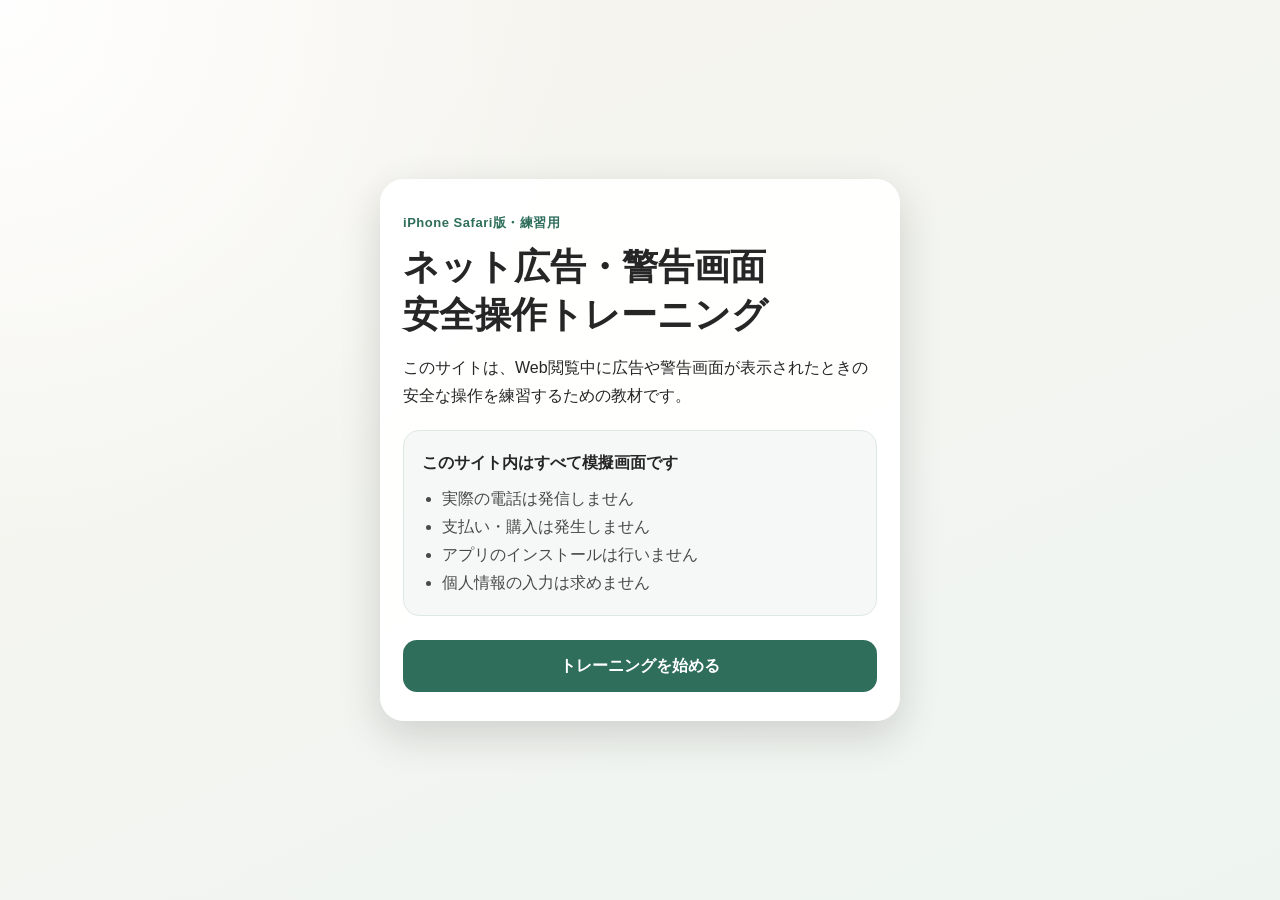
==== index.html @ f6c92f5b "Add files via upload" ====
<!DOCTYPE html>
<html lang="ja">
<head>
  <meta charset="UTF-8">
  <meta name="viewport" content="width=device-width, initial-scale=1, viewport-fit=cover">
  <meta name="theme-color" content="#f7f4ee">
  <title>ネット広告 安全操作トレーニング</title>
  <link rel="stylesheet" href="style.css">
</head>
<body data-page="main">
  <section id="introScreen" class="screen intro-screen" aria-labelledby="introTitle">
    <div class="intro-card">
      <span class="eyebrow">iPhone Safari版・練習用</span>
      <h1 id="introTitle">ネット広告・警告画面<br>安全操作トレーニング</h1>
      <p class="lead">
        このサイトは、Web閲覧中に広告や警告画面が表示されたときの
        安全な操作を練習するための教材です。
      </p>

      <div class="safety-box">
        <strong>このサイト内はすべて模擬画面です</strong>
        <ul>
          <li>実際の電話は発信しません</li>
          <li>支払い・購入は発生しません</li>
          <li>アプリのインストールは行いません</li>
          <li>個人情報の入力は求めません</li>
        </ul>
      </div>

      <button id="startButton" class="primary-button" type="button">
        トレーニングを始める
      </button>
    </div>
  </section>

  <main id="trainingScreen" class="screen is-hidden">
    <header class="training-header">
      <div>
        <span class="training-label">安全操作トレーニング</span>
        <strong id="progressText">第1問 / 3問</strong>
      </div>
      <div class="header-tools"><button id="teacherResetButton" class="teacher-reset-button" type="button">講師用リセット</button><span class="status-pill">練習用</span></div>
    </header>

    <div id="articleView" class="article-wrap">
      <div class="instruction">
        このページを、普段のWebサイトと同じように読み進めてください。
      </div>

      <article class="recipe-article">
        <p class="category">今日のかんたん晩ごはん</p>
        <h2>フライパンひとつで簡単！<br>鶏肉のトマト煮</h2>
        <p class="article-meta">調理時間 約25分　｜　2〜3人分</p>

        <div class="hero-photo" role="img" aria-label="鶏肉のトマト煮をイメージした料理写真風の装飾">
          <div class="plate">
            <span class="food-piece piece-1"></span>
            <span class="food-piece piece-2"></span>
            <span class="food-piece piece-3"></span>
            <span class="herb herb-1"></span>
            <span class="herb herb-2"></span>
          </div>
        </div>

        <p>
          鶏もも肉とトマトを使った、忙しい日にも作りやすい煮込み料理です。
          材料を順番に入れて煮るだけなので、料理初心者にもおすすめです。
        </p>

        <section class="recipe-section">
          <h3>材料</h3>
          <dl class="ingredient-list">
            <div><dt>鶏もも肉</dt><dd>1枚</dd></div>
            <div><dt>玉ねぎ</dt><dd>1/2個</dd></div>
            <div><dt>カットトマト</dt><dd>200g</dd></div>
            <div><dt>コンソメ</dt><dd>小さじ1</dd></div>
            <div><dt>オリーブオイル</dt><dd>小さじ2</dd></div>
          </dl>
        </section>

        <section class="recipe-section">
          <h3>作り方</h3>
          <ol class="steps">
            <li><span>1</span><p>鶏肉を食べやすい大きさに切り、玉ねぎを薄切りにします。</p></li>
            <li><span>2</span><p>フライパンにオリーブオイルを入れ、鶏肉の表面を焼きます。</p></li>
          </ol>
        </section>

        <button id="continueButton" class="article-button" type="button">
          続きを読む
        </button>

        <div id="q1ClearNote" class="clear-note is-hidden" aria-live="polite">
          <strong>第1問クリア！</strong>
          <span>記事の続きを読めるようになりました。</span>
        </div>

        <section id="articleAfterQ1" class="recipe-section is-hidden">
          <ol class="steps" start="3">
            <li><span>3</span><p>玉ねぎとトマトを加え、弱めの中火で10〜15分ほど煮込みます。</p></li>
            <li><span>4</span><p>味を整えたら完成です。お好みでパセリを添えてください。</p></li>
          </ol>

          <div class="article-tip">
            <strong>ひとことメモ</strong>
            <p>煮込み時間を少し長くすると、鶏肉とトマトの味がなじみやすくなります。</p>
          </div>

          <button id="openSecondScenarioButton" class="article-button" type="button">
            レシピのコツをもう少し見る
          </button>
        </section>

        <div id="q2ClearNote" class="clear-note is-hidden" aria-live="polite">
          <strong>第2問クリア！</strong>
          <span>元の記事へ安全に戻ることができました。</span>
        </div>

        <section id="articleAfterQ2" class="recipe-section is-hidden">
          <h3>仕上げのコツ</h3>
          <p>
            最後に味を見て、酸味が強いときは少量の砂糖を加えると
            まろやかに仕上がります。
          </p>

          <div class="article-tip">
            <strong>関連記事</strong>
            <p>料理中のスマホ活用について、もう少し詳しく紹介します。</p>
          </div>

          <button id="openThirdScenarioButton" class="article-button" type="button">
            関連記事を開く
          </button>

          <div id="q3OpenProblem" class="browser-problem is-hidden" role="status">
            <strong>新しいタブを開けませんでした</strong>
            <p>
              Safariの設定などにより、新しいタブが開かなかった可能性があります。
              この項目は実機確認が必要です。
            </p>
          </div>
        </section>

        <div id="q3ClearNote" class="clear-note is-hidden" aria-live="polite">
          <strong>第3問クリア！</strong>
          <span>怪しい画面の指示に従わず、元の記事へ戻れました。</span>
        </div>

        <section id="completionSection" class="completion-section is-hidden">
          <p class="completion-kicker">トレーニング終了</p>
          <h3>3つの安全操作を練習できました 🎉</h3>

          <div class="summary-grid">
            <div class="summary-card">
              <span class="summary-number">1</span>
              <strong>普通の広告</strong>
              <p>広告を開く必要がなければ、適切な閉じる操作を確認する。</p>
            </div>

            <div class="summary-card">
              <span class="summary-number">2</span>
              <strong>×がないページ</strong>
              <p>ページの中を触り続けず、ブラウザ側の「戻る」も確認する。</p>
            </div>

            <div class="summary-card">
              <span class="summary-number">3</span>
              <strong>怪しい警告</strong>
              <p>画面内の指示に従わず、安全なページ側へ離れる。</p>
            </div>
          </div>

          <blockquote class="final-message">
            画面の中だけで解決しようとしなくても大丈夫。
          </blockquote>

          <p class="completion-note">
            第3問で警告タブがまだ残っている場合は、そのタブも閉じてください。
          </p>

          <button id="restartButton" class="primary-button" type="button">
            もう一度練習する
          </button>
        </section>
      </article>
    </div>
  </main>

  <!-- 第1問：通常の模擬広告 -->
  <div id="scenarioLayer" class="overlay is-hidden" role="dialog" aria-modal="true" aria-labelledby="scenarioTitle">
    <div class="scenario-panel">
      <button id="closeScenarioButton" class="scenario-dismiss" type="button" aria-label="広告を閉じる">×</button>

      <button class="training-choice scenario-media" type="button" data-hit="広告の画像">
        <span class="scenario-label">PR</span>
        <div class="scenario-visual">
          <span>Kitchen<br>Comfort</span>
        </div>
      </button>

      <button class="training-choice scenario-copy" type="button" data-hit="広告の文章">
        <small>暮らし応援キャンペーン</small>
        <h2 id="scenarioTitle">毎日の料理を<br>もっと便利に</h2>
        <p>キッチンで役立つ便利アイテムをご紹介</p>
      </button>

      <button class="training-choice scenario-action" type="button" data-hit="「詳しく見る」ボタン">
        詳しく見る
      </button>
    </div>
  </div>

  <!-- 第1問 NG -->
  <div id="ngOverlay" class="overlay feedback-overlay is-hidden" role="dialog" aria-modal="true" aria-labelledby="ngTitle">
    <div class="feedback-card">
      <div class="feedback-symbol ng-symbol">×</div>
      <h2 id="ngTitle">NG！</h2>
      <p>広告の中を押しました。</p>

      <div class="hit-box">
        <span>あなたが押した場所</span>
        <strong id="hitTarget">広告の中</strong>
      </div>

      <p class="feedback-explanation">
        記事へ戻りたいときは、広告内のボタンを押す前に、
        まず閉じる操作があるか確認してみましょう。
      </p>

      <button id="retryButton" class="secondary-button" type="button">
        もう一度やってみる
      </button>
    </div>
  </div>

  <!-- 第1問 正解 -->
  <div id="correctOverlay" class="overlay feedback-overlay is-hidden" role="dialog" aria-modal="true" aria-labelledby="correctTitle">
    <div class="feedback-card">
      <div class="feedback-symbol ok-symbol">✓</div>
      <h2 id="correctTitle">正解！</h2>
      <p>広告を開かずに閉じることができました。</p>

      <div class="lesson-box">
        <strong>今回のポイント</strong>
        <p>
          明らかな通常広告を閉じたいときは、広告の中を開く前に
          「×」や「閉じる」を確認します。
        </p>
        <p class="caution">
          ※突然の警告など怪しい画面では、画面内の「×」自体が安全とは限りません。
          これは第3問で練習します。
        </p>
      </div>

      <button id="returnArticleButton" class="primary-button" type="button">
        記事に戻る
      </button>
    </div>
  </div>

  <!-- 第2問 正解 -->
  <div id="q2CorrectOverlay" class="overlay feedback-overlay is-hidden" role="dialog" aria-modal="true" aria-labelledby="q2CorrectTitle">
    <div class="feedback-card">
      <div class="feedback-symbol ok-symbol">✓</div>
      <h2 id="q2CorrectTitle">正解！</h2>
      <p>画面内を触り続けず、元の記事へ戻ることができました。</p>

      <div class="lesson-box">
        <strong>今回のポイント</strong>
        <p>
          閉じる「×」が見つからないときは、ページの中を押し続けず、
          Safariの「戻る」などブラウザ側の操作も確認してみましょう。
        </p>
        <p class="caution">
          ※この教材は「戻るボタンを押したこと」そのものではなく、
          模擬ページから元の記事へ安全に戻れたことを確認しています。
        </p>
      </div>

      <button id="q2ReturnArticleButton" class="primary-button" type="button">
        記事を続ける
      </button>
    </div>
  </div>

  <!-- 第3問 正解 -->
  <div id="q3CorrectOverlay" class="overlay feedback-overlay is-hidden" role="dialog" aria-modal="true" aria-labelledby="q3CorrectTitle">
    <div class="feedback-card">
      <div class="feedback-symbol ok-symbol">✓</div>
      <h2 id="q3CorrectTitle">正解！</h2>
      <p>警告画面の指示に従わず、元の記事へ戻ることができました。</p>

      <div class="lesson-box">
        <strong>今回のポイント</strong>
        <p>
          突然の警告では、画面の中にある「確認」「スキャン」などを
          すぐ押さず、一度その画面から離れることを考えましょう。
        </p>
        <p class="caution">
          ※この教材では、警告タブを「閉じた」のか「元のタブへ切り替えた」のかを
          Webサイト側から断定していません。警告タブが残っている場合は閉じてください。
        </p>
      </div>

      <button id="q3ReturnArticleButton" class="primary-button" type="button">
        振り返りを見る
      </button>
    </div>
  </div>


  <div id="teacherResetOverlay" class="overlay feedback-overlay is-hidden" role="dialog" aria-modal="true" aria-labelledby="teacherResetTitle">
    <div class="feedback-card">
      <div class="feedback-symbol reset-symbol">↺</div>
      <h2 id="teacherResetTitle">最初からやり直しますか？</h2>
      <p>この端末に保存されているトレーニングの進捗をリセットします。</p>
      <div class="lesson-box">
        <strong>講師用</strong>
        <p>受講者が途中で詰まったときや、次の受講者へ端末を渡すときに使います。</p>
      </div>
      <div class="dual-buttons">
        <button id="teacherResetCancel" class="secondary-button" type="button">キャンセル</button>
        <button id="teacherResetConfirm" class="danger-button" type="button">最初に戻す</button>
      </div>
    </div>
  </div>

  <script src="script.js"></script>
</body>
</html>
---- style.css ----
* {
  box-sizing: border-box;
}

:root {
  --bg: #f7f4ee;
  --paper: #ffffff;
  --text: #262626;
  --muted: #6f6a64;
  --line: #e8e1d8;
  --accent: #2f6e5b;
  --accent-dark: #235345;
  --soft-accent: #eaf3ef;
  --danger: #b43c3c;
  --danger-soft: #fff0f0;
  --ok: #2f7c4f;
  --ok-soft: #edf8f1;
  --shadow: 0 14px 40px rgba(26, 23, 19, 0.16);
}

html {
  -webkit-text-size-adjust: 100%;
}

body {
  margin: 0;
  min-height: 100vh;
  font-family: -apple-system, BlinkMacSystemFont, "Hiragino Sans", "Yu Gothic UI",
    "Yu Gothic", Meiryo, sans-serif;
  color: var(--text);
  background: var(--bg);
  line-height: 1.75;
}

button {
  font: inherit;
  -webkit-tap-highlight-color: transparent;
}

button:focus-visible {
  outline: 3px solid rgba(47, 110, 91, 0.35);
  outline-offset: 3px;
}

.is-hidden {
  display: none !important;
}

.screen {
  min-height: 100vh;
}

.intro-screen {
  display: grid;
  place-items: center;
  padding: max(28px, env(safe-area-inset-top)) 18px
    max(28px, env(safe-area-inset-bottom));
  background:
    radial-gradient(circle at top left, rgba(255,255,255,.95), transparent 38%),
    linear-gradient(155deg, #f7f4ee, #eef5f1);
}

.intro-card {
  width: min(100%, 520px);
  padding: 28px 22px;
  background: rgba(255,255,255,.94);
  border: 1px solid rgba(255,255,255,.8);
  border-radius: 24px;
  box-shadow: var(--shadow);
}

.eyebrow {
  display: inline-block;
  margin-bottom: 8px;
  font-size: 13px;
  font-weight: 700;
  color: var(--accent);
  letter-spacing: .04em;
}

.intro-card h1 {
  margin: 0 0 14px;
  font-size: clamp(26px, 7vw, 36px);
  line-height: 1.35;
}

.lead {
  margin: 0 0 20px;
  font-size: 16px;
}

.safety-box {
  margin: 20px 0 24px;
  padding: 18px;
  border-radius: 16px;
  background: #f6f8f7;
  border: 1px solid #dfe9e4;
}

.safety-box strong {
  display: block;
  margin-bottom: 8px;
}

.safety-box ul {
  margin: 0;
  padding-left: 1.25em;
  color: #494949;
}

.primary-button,
.secondary-button,
.article-button {
  width: 100%;
  min-height: 52px;
  border-radius: 14px;
  border: 0;
  font-weight: 700;
  cursor: pointer;
}

.primary-button {
  color: white;
  background: var(--accent);
}

.primary-button:active {
  background: var(--accent-dark);
}

.secondary-button {
  color: var(--text);
  background: #f1f1f1;
}

.training-header {
  position: sticky;
  top: 0;
  z-index: 10;
  display: flex;
  align-items: center;
  justify-content: space-between;
  gap: 12px;
  padding: calc(10px + env(safe-area-inset-top)) 16px 10px;
  background: rgba(255,255,255,.94);
  border-bottom: 1px solid var(--line);
  backdrop-filter: blur(12px);
  -webkit-backdrop-filter: blur(12px);
}

.training-header > div {
  display: flex;
  flex-direction: column;
  line-height: 1.35;
}

.training-label {
  color: var(--muted);
  font-size: 11px;
}

.training-header strong {
  font-size: 14px;
}

.status-pill {
  padding: 5px 10px;
  border-radius: 999px;
  font-size: 12px;
  font-weight: 700;
  color: var(--accent);
  background: var(--soft-accent);
}

.article-wrap {
  padding-bottom: calc(50px + env(safe-area-inset-bottom));
}

.instruction {
  margin: 16px auto 0;
  width: min(calc(100% - 32px), 680px);
  padding: 12px 14px;
  border-radius: 12px;
  color: #514e49;
  background: #fffaf0;
  border: 1px solid #efe1bd;
  font-size: 14px;
}

.recipe-article {
  width: min(100%, 720px);
  margin: 0 auto;
  padding: 24px 18px 40px;
}

.category {
  margin: 4px 0 5px;
  color: #99744f;
  font-size: 13px;
  font-weight: 700;
}

.recipe-article h2 {
  margin: 0 0 8px;
  font-size: clamp(28px, 8vw, 40px);
  line-height: 1.35;
  letter-spacing: -.02em;
}

.article-meta {
  margin-top: 0;
  color: var(--muted);
  font-size: 13px;
}

.hero-photo {
  position: relative;
  overflow: hidden;
  height: 240px;
  margin: 22px -18px;
  background: linear-gradient(145deg, #ddd0bc, #bda98f);
}

.plate {
  position: absolute;
  width: 210px;
  height: 210px;
  left: 50%;
  top: 50%;
  transform: translate(-50%, -50%);
  border-radius: 50%;
  background:
    radial-gradient(circle at 50% 50%, #bd493b 0 53%, #e0ded8 54% 70%, #f4f1ea 71% 100%);
  box-shadow: 0 16px 30px rgba(0,0,0,.18);
}

.food-piece {
  position: absolute;
  width: 58px;
  height: 46px;
  border-radius: 47% 53% 48% 52%;
  background: linear-gradient(135deg, #c47b55, #8a4d35);
  box-shadow: inset -5px -5px 8px rgba(0,0,0,.12);
}

.piece-1 { left: 48px; top: 67px; transform: rotate(-12deg); }
.piece-2 { right: 46px; top: 58px; transform: rotate(16deg); }
.piece-3 { left: 82px; bottom: 47px; transform: rotate(5deg); }

.herb {
  position: absolute;
  width: 25px;
  height: 9px;
  border-radius: 100% 0 100% 0;
  background: #4e7b3d;
}

.herb-1 { left: 87px; top: 52px; transform: rotate(25deg); }
.herb-2 { right: 64px; bottom: 63px; transform: rotate(-30deg); }

.recipe-section {
  margin-top: 28px;
}

.recipe-section h3 {
  padding-bottom: 7px;
  border-bottom: 2px solid #2e2b28;
  font-size: 20px;
}

.ingredient-list {
  margin: 0;
}

.ingredient-list div {
  display: flex;
  justify-content: space-between;
  gap: 16px;
  padding: 10px 4px;
  border-bottom: 1px solid var(--line);
}

.ingredient-list dd {
  margin: 0;
}

.steps {
  padding: 0;
  list-style: none;
}

.steps li {
  display: flex;
  gap: 12px;
  margin: 16px 0;
}

.steps li > span {
  display: grid;
  flex: 0 0 34px;
  height: 34px;
  place-items: center;
  border-radius: 50%;
  color: white;
  background: var(--accent);
  font-weight: 700;
}

.steps p {
  margin: 2px 0 0;
}

.article-button {
  margin-top: 24px;
  color: var(--accent-dark);
  background: white;
  border: 2px solid var(--accent);
}

.clear-note,
.next-stage-box {
  margin-top: 22px;
  padding: 16px;
  border-radius: 14px;
}

.clear-note {
  display: flex;
  flex-direction: column;
  background: var(--ok-soft);
  border: 1px solid #cfe5d7;
}

.next-stage-box {
  background: #f5f5f5;
  border: 1px solid #e4e4e4;
}

.next-stage-box p {
  margin-bottom: 0;
}

.overlay {
  position: fixed;
  inset: 0;
  z-index: 100;
  display: grid;
  place-items: center;
  padding: max(14px, env(safe-area-inset-top)) 14px
    max(14px, env(safe-area-inset-bottom));
  background: rgba(16, 16, 16, .70);
}

.scenario-panel {
  position: relative;
  width: min(100%, 440px);
  overflow: hidden;
  border-radius: 18px;
  background: white;
  box-shadow: 0 24px 70px rgba(0,0,0,.35);
}

.scenario-dismiss {
  position: absolute;
  z-index: 3;
  top: 5px;
  right: 5px;
  display: grid;
  width: 48px;
  height: 48px;
  place-items: center;
  padding: 0;
  border: 0;
  border-radius: 50%;
  color: #333;
  background: rgba(255,255,255,.96);
  box-shadow: 0 2px 9px rgba(0,0,0,.18);
  font-size: 25px;
  line-height: 1;
  cursor: pointer;
}

.training-choice {
  display: block;
  width: 100%;
  padding: 0;
  border: 0;
  color: inherit;
  background: transparent;
  text-align: left;
}

.scenario-media {
  position: relative;
}

.scenario-label {
  position: absolute;
  left: 12px;
  top: 10px;
  z-index: 2;
  padding: 2px 7px;
  border-radius: 4px;
  color: white;
  background: rgba(0,0,0,.58);
  font-size: 10px;
}

.scenario-visual {
  display: grid;
  height: 180px;
  place-items: center;
  color: white;
  background:
    radial-gradient(circle at 24% 24%, rgba(255,255,255,.28), transparent 18%),
    linear-gradient(140deg, #75978b, #314f46);
  font-size: 31px;
  font-weight: 800;
  line-height: 1.05;
  letter-spacing: -.03em;
  text-align: center;
}

.scenario-copy {
  padding: 22px 22px 8px;
  text-align: center;
}

.scenario-copy small {
  color: #7d776f;
  font-weight: 700;
}

.scenario-copy h2 {
  margin: 7px 0 6px;
  font-size: 29px;
  line-height: 1.25;
}

.scenario-copy p {
  margin: 0;
  color: #655f58;
}

.scenario-action {
  width: calc(100% - 44px);
  min-height: 50px;
  margin: 18px 22px 24px;
  padding: 12px;
  border-radius: 10px;
  color: white;
  background: #c16b3f;
  font-weight: 800;
  text-align: center;
}

.feedback-overlay {
  background: rgba(24,24,24,.76);
}

.feedback-card {
  width: min(100%, 460px);
  padding: 26px 20px 22px;
  border-radius: 20px;
  background: white;
  box-shadow: var(--shadow);
  text-align: center;
}

.feedback-card h2 {
  margin: 6px 0;
  font-size: 30px;
}

.feedback-symbol {
  display: grid;
  width: 62px;
  height: 62px;
  margin: 0 auto;
  place-items: center;
  border-radius: 50%;
  color: white;
  font-size: 34px;
  font-weight: 900;
}

.ng-symbol {
  background: var(--danger);
}

.ok-symbol {
  background: var(--ok);
}

.hit-box,
.lesson-box {
  margin: 18px 0;
  padding: 14px;
  border-radius: 13px;
  text-align: left;
}

.hit-box {
  background: var(--danger-soft);
  border: 1px solid #efd0d0;
}

.hit-box span {
  display: block;
  color: #756565;
  font-size: 12px;
}

.hit-box strong {
  display: block;
  margin-top: 3px;
}

.lesson-box {
  background: var(--ok-soft);
  border: 1px solid #d1e6d8;
}

.lesson-box p {
  margin: 8px 0 0;
}

.lesson-box .caution {
  padding-top: 9px;
  border-top: 1px solid #d1e6d8;
  color: #555;
  font-size: 13px;
}

.feedback-explanation {
  text-align: left;
}

@media (min-width: 700px) {
  .hero-photo {
    margin-left: 0;
    margin-right: 0;
    border-radius: 18px;
  }
}


/* STEP2: 第2問 */
.article-tip {
  margin: 22px 0;
  padding: 15px 16px;
  border-radius: 14px;
  background: #fbf7ef;
  border: 1px solid #eadfcf;
}

.article-tip strong {
  display: block;
  margin-bottom: 4px;
}

.article-tip p {
  margin: 0;
}

.scenario-page {
  background: #f3f2ef;
}

.scenario-header {
  position: sticky;
}

.full-scenario-wrap {
  min-height: calc(100vh - 64px);
  padding: 22px 16px calc(44px + env(safe-area-inset-bottom));
}

.full-scenario-card {
  width: min(100%, 560px);
  margin: 0 auto;
  padding: 22px 18px 24px;
  border-radius: 20px;
  background: #ffffff;
  box-shadow: 0 14px 38px rgba(26, 23, 19, 0.12);
  text-align: center;
}

.inline-label {
  display: inline-block;
  position: static;
  margin-bottom: 12px;
}

.feature-visual {
  overflow: hidden;
  height: 210px;
  margin: 0 -2px 20px;
  border-radius: 16px;
  background: linear-gradient(145deg, #d7e0dc, #a9bbb4);
}

.feature-box {
  position: relative;
  width: 100%;
  height: 100%;
}

.feature-circle {
  position: absolute;
  border-radius: 50%;
  background: rgba(255,255,255,.72);
  box-shadow: 0 8px 24px rgba(0,0,0,.10);
}

.circle-a {
  width: 112px;
  height: 112px;
  left: 17%;
  top: 25%;
}

.circle-b {
  width: 78px;
  height: 78px;
  right: 18%;
  top: 31%;
}

.feature-line {
  position: absolute;
  width: 130px;
  height: 18px;
  left: 50%;
  bottom: 22%;
  transform: translateX(-50%) rotate(-6deg);
  border-radius: 999px;
  background: rgba(65, 90, 81, .78);
}

.feature-kicker {
  margin: 0 0 5px;
  color: #6c756f;
  font-size: 13px;
  font-weight: 700;
}

.full-scenario-card h1 {
  margin: 0;
  font-size: clamp(28px, 8vw, 38px);
  line-height: 1.35;
}

.feature-text {
  margin: 14px auto 20px;
  max-width: 430px;
  color: #615d58;
}

.feature-button,
.feature-link {
  display: block;
  width: 100%;
  min-height: 52px;
  border-radius: 13px;
  cursor: pointer;
}

.feature-button {
  border: 0;
  color: #ffffff;
  background: #5f766e;
  font-weight: 800;
}

.feature-link {
  margin-top: 12px;
  border: 1px solid #cfd7d3;
  color: #42544e;
  background: #f7faf8;
  font-weight: 700;
}

.feature-note {
  margin: 18px 0 0;
  color: #8a847e;
  font-size: 12px;
}


/* STEP3: 第3問・最終振り返り */
.browser-problem {
  margin-top: 16px;
  padding: 14px 16px;
  border-radius: 14px;
  color: #694f22;
  background: #fff7e7;
  border: 1px solid #ecd9ad;
}

.browser-problem p {
  margin: 6px 0 0;
}

.notice-page {
  min-height: 100vh;
  background:
    radial-gradient(circle at 50% 0%, rgba(200, 44, 44, .10), transparent 30%),
    #f4f4f4;
}

.notice-stage {
  min-height: 100vh;
  display: grid;
  place-items: center;
  padding: max(24px, env(safe-area-inset-top)) 16px
    max(24px, env(safe-area-inset-bottom));
}

.notice-panel {
  width: min(100%, 520px);
  padding: 28px 20px 22px;
  border-radius: 18px;
  background: #ffffff;
  box-shadow: 0 20px 54px rgba(0,0,0,.18);
  text-align: center;
}

.notice-icon {
  display: grid;
  width: 62px;
  height: 62px;
  margin: 0 auto 10px;
  place-items: center;
  border-radius: 50%;
  color: #ffffff;
  background: #b73535;
  font-size: 38px;
  font-weight: 900;
}

.notice-caption {
  margin: 0 0 4px;
  color: #8d3434;
  font-size: 13px;
  font-weight: 800;
}

.notice-panel h1 {
  margin: 0;
  font-size: clamp(27px, 8vw, 38px);
  line-height: 1.32;
  color: #292929;
}

.notice-text {
  margin: 18px auto 22px;
  max-width: 430px;
  color: #555;
}

.notice-primary,
.notice-secondary {
  display: block;
  width: 100%;
  min-height: 54px;
  border-radius: 12px;
  font-weight: 800;
  cursor: pointer;
}

.notice-primary {
  border: 0;
  color: #fff;
  background: #b73535;
}

.notice-secondary {
  margin-top: 12px;
  border: 1px solid #d6baba;
  color: #7c3030;
  background: #fff7f7;
}

.notice-small {
  margin: 16px 0 0;
  color: #868686;
  font-size: 12px;
}

.completion-section {
  margin-top: 34px;
  padding: 24px 18px;
  border-radius: 20px;
  background: #ffffff;
  border: 1px solid var(--line);
  box-shadow: 0 12px 32px rgba(0,0,0,.07);
}

.completion-kicker {
  margin: 0;
  color: var(--accent);
  font-size: 13px;
  font-weight: 800;
}

.completion-section h3 {
  margin: 4px 0 20px;
  padding: 0;
  border: 0;
  font-size: 25px;
}

.summary-grid {
  display: grid;
  gap: 12px;
}

.summary-card {
  position: relative;
  padding: 16px 14px 14px 58px;
  border-radius: 14px;
  background: #f7faf8;
  border: 1px solid #dfe9e4;
}

.summary-card p {
  margin: 5px 0 0;
  color: #5c615e;
}

.summary-number {
  position: absolute;
  left: 14px;
  top: 15px;
  display: grid;
  width: 32px;
  height: 32px;
  place-items: center;
  border-radius: 50%;
  color: #fff;
  background: var(--accent);
  font-weight: 800;
}

.final-message {
  margin: 22px 0 14px;
  padding: 18px 16px;
  border-left: 4px solid var(--accent);
  background: #f5f8f6;
  font-size: 18px;
  font-weight: 800;
}

.completion-note {
  color: #5f5f5f;
  font-size: 14px;
}

.header-tools { display:flex; align-items:center; gap:8px; }
.teacher-reset-button {
  min-height:34px; padding:5px 9px; border:1px solid #d8d8d8; border-radius:9px;
  color:#666; background:#fff; font-size:11px; font-weight:700;
}
.teacher-reset-button:active { background:#f1f1f1; }
.reset-symbol { background:#6c6c6c; }
.dual-buttons { display:grid; grid-template-columns:1fr 1fr; gap:10px; margin-top:18px; }
.danger-button {
  width:100%; min-height:52px; border:0; border-radius:14px;
  color:white; background:#a43d3d; font-weight:800;
}
.danger-button:active { background:#843232; }
@media (max-width:420px) {
  .teacher-reset-button { max-width:88px; line-height:1.15; }
}
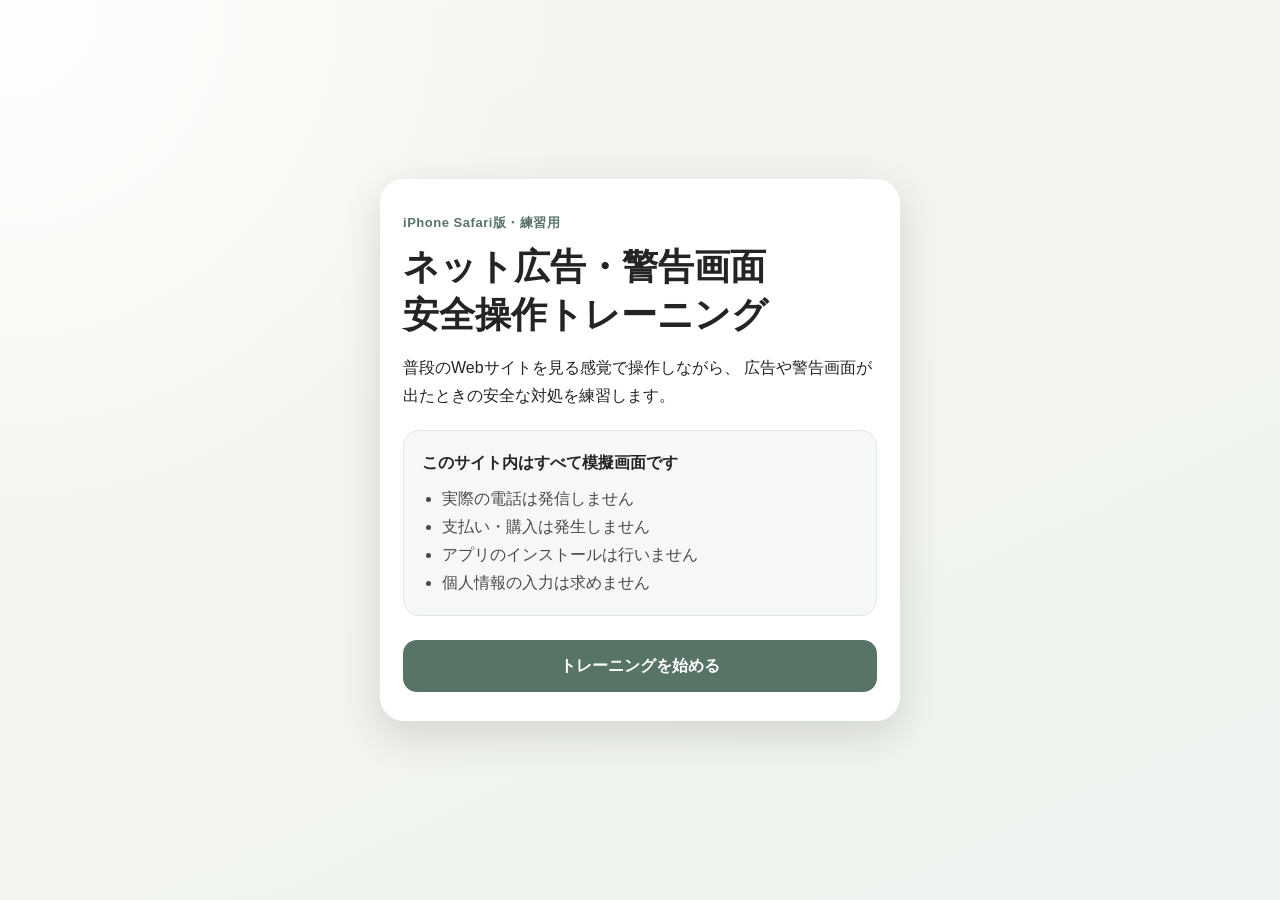
==== commit 6807cefb: "Add files via upload" ====
--- a/index.html
+++ b/index.html
@@ -3,18 +3,19 @@
 <head>
   <meta charset="UTF-8">
   <meta name="viewport" content="width=device-width, initial-scale=1, viewport-fit=cover">
-  <meta name="theme-color" content="#f7f4ee">
-  <title>ネット広告 安全操作トレーニング</title>
+  <meta name="theme-color" content="#f6f3ed">
+  <title>鶏肉のトマト煮｜暮らしの台所帖</title>
   <link rel="stylesheet" href="style.css">
 </head>
 <body data-page="main">
+  <!-- 最初だけ教材であることを明示 -->
   <section id="introScreen" class="screen intro-screen" aria-labelledby="introTitle">
     <div class="intro-card">
       <span class="eyebrow">iPhone Safari版・練習用</span>
       <h1 id="introTitle">ネット広告・警告画面<br>安全操作トレーニング</h1>
       <p class="lead">
-        このサイトは、Web閲覧中に広告や警告画面が表示されたときの
-        安全な操作を練習するための教材です。
+        普段のWebサイトを見る感覚で操作しながら、
+        広告や警告画面が出たときの安全な対処を練習します。
       </p>
 
       <div class="safety-box">
@@ -34,60 +35,135 @@
   </section>
 
   <main id="trainingScreen" class="screen is-hidden">
+    <!-- 教材UIは控えめに残す -->
     <header class="training-header">
-      <div>
+      <div class="training-progress">
         <span class="training-label">安全操作トレーニング</span>
         <strong id="progressText">第1問 / 3問</strong>
       </div>
-      <div class="header-tools"><button id="teacherResetButton" class="teacher-reset-button" type="button">講師用リセット</button><span class="status-pill">練習用</span></div>
+      <div class="header-tools">
+        <button id="teacherResetButton" class="teacher-reset-button" type="button">講師用リセット</button>
+        <span class="status-pill">練習用</span>
+      </div>
     </header>
 
+    <!-- 架空のレシピメディア -->
     <div id="articleView" class="article-wrap">
+      <header class="site-header">
+        <div class="site-brand-row">
+          <div class="site-menu-mark" aria-hidden="true">☰</div>
+          <div class="site-brand">
+            <span class="site-brand-main">暮らしの台所帖</span>
+            <span class="site-brand-sub">毎日のごはんと小さな工夫</span>
+          </div>
+          <div class="site-search-mark" aria-hidden="true">⌕</div>
+        </div>
+
+        <nav class="site-nav" aria-label="サイトカテゴリ">
+          <span>レシピ</span>
+          <span>献立</span>
+          <span>時短</span>
+          <span>節約</span>
+          <span>暮らし</span>
+        </nav>
+      </header>
+
       <div class="instruction">
         このページを、普段のWebサイトと同じように読み進めてください。
       </div>
 
       <article class="recipe-article">
-        <p class="category">今日のかんたん晩ごはん</p>
-        <h2>フライパンひとつで簡単！<br>鶏肉のトマト煮</h2>
-        <p class="article-meta">調理時間 約25分　｜　2〜3人分</p>
-
-        <div class="hero-photo" role="img" aria-label="鶏肉のトマト煮をイメージした料理写真風の装飾">
-          <div class="plate">
-            <span class="food-piece piece-1"></span>
-            <span class="food-piece piece-2"></span>
-            <span class="food-piece piece-3"></span>
-            <span class="herb herb-1"></span>
-            <span class="herb herb-2"></span>
-          </div>
-        </div>
-
-        <p>
-          鶏もも肉とトマトを使った、忙しい日にも作りやすい煮込み料理です。
-          材料を順番に入れて煮るだけなので、料理初心者にもおすすめです。
+        <div class="breadcrumbs" aria-label="パンくずリスト">
+          ホーム <span>›</span> レシピ <span>›</span> 主菜
+        </div>
+
+        <div class="article-tags">
+          <span>主菜</span>
+          <span>フライパン</span>
+          <span>25分以内</span>
+        </div>
+
+        <h1 class="article-title">フライパンひとつで簡単！<br>鶏肉のトマト煮</h1>
+        <p class="article-deck">
+          ほどよい酸味と鶏肉のうま味がなじむ、平日の晩ごはんに使いやすい一皿。
+          材料を順番に入れて煮込むだけなので、忙しい日にも作りやすいレシピです。
         </p>
 
-        <section class="recipe-section">
-          <h3>材料</h3>
+        <div class="author-row">
+          <div class="author-avatar" aria-hidden="true">台</div>
+          <div class="author-copy">
+            <strong>暮らしの台所帖 編集部</strong>
+            <span>公開：2026年9月12日　更新：2026年9月26日</span>
+          </div>
+        </div>
+
+        <div class="article-utilities" aria-label="記事情報">
+          <span>⏱ 約25分</span>
+          <span>👥 2〜3人分</span>
+          <span>♨ フライパン1つ</span>
+        </div>
+
+        <!-- 外部画像を使わず、教室で安定動作する自己完結型の料理ビジュアル -->
+        <figure class="hero-photo">
+          <div class="kitchen-scene" aria-hidden="true">
+            <div class="table-shadow"></div>
+            <div class="plate">
+              <span class="food-piece piece-1"></span>
+              <span class="food-piece piece-2"></span>
+              <span class="food-piece piece-3"></span>
+              <span class="tomato-dot tomato-1"></span>
+              <span class="tomato-dot tomato-2"></span>
+              <span class="herb herb-1"></span>
+              <span class="herb herb-2"></span>
+            </div>
+            <div class="linen"></div>
+          </div>
+          <figcaption>鶏肉とトマトをじっくり煮込んだ、やさしい味わいの一皿。</figcaption>
+        </figure>
+
+        <div class="article-lead-box">
+          <strong>このレシピのポイント</strong>
+          <p>
+            鶏肉に焼き色をつけてから煮込むと、香ばしさが加わります。
+            トマトの酸味が気になるときは、仕上げに砂糖をほんの少し加えるのがコツです。
+          </p>
+        </div>
+
+        <section class="recipe-section ingredient-section">
+          <div class="section-heading-row">
+            <h2>材料</h2>
+            <span>2〜3人分</span>
+          </div>
           <dl class="ingredient-list">
-            <div><dt>鶏もも肉</dt><dd>1枚</dd></div>
+            <div><dt>鶏もも肉</dt><dd>1枚（約300g）</dd></div>
             <div><dt>玉ねぎ</dt><dd>1/2個</dd></div>
             <div><dt>カットトマト</dt><dd>200g</dd></div>
             <div><dt>コンソメ</dt><dd>小さじ1</dd></div>
             <div><dt>オリーブオイル</dt><dd>小さじ2</dd></div>
+            <div><dt>塩・こしょう</dt><dd>少々</dd></div>
           </dl>
         </section>
 
         <section class="recipe-section">
-          <h3>作り方</h3>
+          <div class="section-heading-row">
+            <h2>作り方</h2>
+            <span>全4工程</span>
+          </div>
+
           <ol class="steps">
-            <li><span>1</span><p>鶏肉を食べやすい大きさに切り、玉ねぎを薄切りにします。</p></li>
-            <li><span>2</span><p>フライパンにオリーブオイルを入れ、鶏肉の表面を焼きます。</p></li>
+            <li>
+              <span>1</span>
+              <div><strong>下ごしらえをする</strong><p>鶏肉を食べやすい大きさに切り、玉ねぎを薄切りにします。</p></div>
+            </li>
+            <li>
+              <span>2</span>
+              <div><strong>鶏肉を焼く</strong><p>フライパンにオリーブオイルを入れ、鶏肉の表面に焼き色をつけます。</p></div>
+            </li>
           </ol>
         </section>
 
         <button id="continueButton" class="article-button" type="button">
-          続きを読む
+          作り方の続きを見る
         </button>
 
         <div id="q1ClearNote" class="clear-note is-hidden" aria-live="polite">
@@ -97,17 +173,40 @@
 
         <section id="articleAfterQ1" class="recipe-section is-hidden">
           <ol class="steps" start="3">
-            <li><span>3</span><p>玉ねぎとトマトを加え、弱めの中火で10〜15分ほど煮込みます。</p></li>
-            <li><span>4</span><p>味を整えたら完成です。お好みでパセリを添えてください。</p></li>
+            <li>
+              <span>3</span>
+              <div><strong>トマトと一緒に煮込む</strong><p>玉ねぎとトマトを加え、弱めの中火で10〜15分ほど煮込みます。</p></div>
+            </li>
+            <li>
+              <span>4</span>
+              <div><strong>味を整える</strong><p>コンソメ、塩、こしょうで味を整えたら完成です。</p></div>
+            </li>
           </ol>
 
-          <div class="article-tip">
-            <strong>ひとことメモ</strong>
-            <p>煮込み時間を少し長くすると、鶏肉とトマトの味がなじみやすくなります。</p>
-          </div>
-
-          <button id="openSecondScenarioButton" class="article-button" type="button">
-            レシピのコツをもう少し見る
+          <div class="editor-note">
+            <span class="editor-note-icon">POINT</span>
+            <div>
+              <strong>煮込みすぎても大丈夫</strong>
+              <p>水分が少なくなったら、水を大さじ1〜2ずつ足しながら調整してください。</p>
+            </div>
+          </div>
+
+          <div class="article-divider"></div>
+
+          <section class="related-reading">
+            <p class="related-label">あわせて読みたい</p>
+            <div class="related-card">
+              <div class="related-thumb thumb-pot" aria-hidden="true">🍲</div>
+              <div class="related-copy">
+                <span>料理の基本</span>
+                <strong>煮込み料理をおいしく仕上げる3つのコツ</strong>
+                <p>火加減や水分調整など、失敗しにくいポイントをまとめました。</p>
+              </div>
+            </div>
+          </section>
+
+          <button id="openSecondScenarioButton" class="article-button link-style-button" type="button">
+            この記事を読む
           </button>
         </section>
 
@@ -117,18 +216,32 @@
         </div>
 
         <section id="articleAfterQ2" class="recipe-section is-hidden">
-          <h3>仕上げのコツ</h3>
-          <p>
-            最後に味を見て、酸味が強いときは少量の砂糖を加えると
-            まろやかに仕上がります。
-          </p>
-
-          <div class="article-tip">
-            <strong>関連記事</strong>
-            <p>料理中のスマホ活用について、もう少し詳しく紹介します。</p>
-          </div>
-
-          <button id="openThirdScenarioButton" class="article-button" type="button">
+          <div class="article-divider"></div>
+
+          <section class="recipe-section">
+            <div class="section-heading-row">
+              <h2>仕上げのコツ</h2>
+              <span>編集部メモ</span>
+            </div>
+            <p>
+              最後に味を見て、酸味が強いときは砂糖をひとつまみ。
+              翌日はパンやショートパスタと合わせてもおいしく食べられます。
+            </p>
+          </section>
+
+          <section class="related-reading">
+            <p class="related-label">関連記事</p>
+            <div class="related-card">
+              <div class="related-thumb thumb-phone" aria-hidden="true">📱</div>
+              <div class="related-copy">
+                <span>暮らし</span>
+                <strong>料理中にスマホを安全に使うための小さな工夫</strong>
+                <p>レシピを見るときに覚えておきたい、画面操作のポイント。</p>
+              </div>
+            </div>
+          </section>
+
+          <button id="openThirdScenarioButton" class="article-button link-style-button" type="button">
             関連記事を開く
           </button>
 
@@ -148,7 +261,7 @@
 
         <section id="completionSection" class="completion-section is-hidden">
           <p class="completion-kicker">トレーニング終了</p>
-          <h3>3つの安全操作を練習できました 🎉</h3>
+          <h2>3つの安全操作を練習できました 🎉</h2>
 
           <div class="summary-grid">
             <div class="summary-card">
@@ -182,6 +295,13 @@
             もう一度練習する
           </button>
         </section>
+
+        <footer class="site-footer">
+          <strong>暮らしの台所帖</strong>
+          <p>毎日のごはんと暮らしを、少しだけラクに。</p>
+          <div class="footer-links"><span>運営情報</span><span>お問い合わせ</span><span>利用について</span></div>
+          <small>※「暮らしの台所帖」は本トレーニング用の架空サイトです。</small>
+        </footer>
       </article>
     </div>
   </main>
@@ -194,19 +314,24 @@
       <button class="training-choice scenario-media" type="button" data-hit="広告の画像">
         <span class="scenario-label">PR</span>
         <div class="scenario-visual">
-          <span>Kitchen<br>Comfort</span>
+          <div class="product-mock">
+            <span class="product-pan"></span>
+            <span class="product-handle"></span>
+          </div>
         </div>
       </button>
 
       <button class="training-choice scenario-copy" type="button" data-hit="広告の文章">
         <small>暮らし応援キャンペーン</small>
-        <h2 id="scenarioTitle">毎日の料理を<br>もっと便利に</h2>
-        <p>キッチンで役立つ便利アイテムをご紹介</p>
+        <h2 id="scenarioTitle">毎日の料理を<br>もっと快適に</h2>
+        <p>お手入れしやすいキッチンアイテムを特集しています。</p>
       </button>
 
       <button class="training-choice scenario-action" type="button" data-hit="「詳しく見る」ボタン">
         詳しく見る
       </button>
+
+      <p class="scenario-sponsor">スポンサーリンク</p>
     </div>
   </div>
 
@@ -216,20 +341,15 @@
       <div class="feedback-symbol ng-symbol">×</div>
       <h2 id="ngTitle">NG！</h2>
       <p>広告の中を押しました。</p>
-
       <div class="hit-box">
         <span>あなたが押した場所</span>
         <strong id="hitTarget">広告の中</strong>
       </div>
-
       <p class="feedback-explanation">
         記事へ戻りたいときは、広告内のボタンを押す前に、
         まず閉じる操作があるか確認してみましょう。
       </p>
-
-      <button id="retryButton" class="secondary-button" type="button">
-        もう一度やってみる
-      </button>
+      <button id="retryButton" class="secondary-button" type="button">もう一度やってみる</button>
     </div>
   </div>
 
@@ -239,22 +359,15 @@
       <div class="feedback-symbol ok-symbol">✓</div>
       <h2 id="correctTitle">正解！</h2>
       <p>広告を開かずに閉じることができました。</p>
-
       <div class="lesson-box">
         <strong>今回のポイント</strong>
-        <p>
-          明らかな通常広告を閉じたいときは、広告の中を開く前に
-          「×」や「閉じる」を確認します。
-        </p>
+        <p>明らかな通常広告を閉じたいときは、広告の中を開く前に「×」や「閉じる」を確認します。</p>
         <p class="caution">
           ※突然の警告など怪しい画面では、画面内の「×」自体が安全とは限りません。
           これは第3問で練習します。
         </p>
       </div>
-
-      <button id="returnArticleButton" class="primary-button" type="button">
-        記事に戻る
-      </button>
+      <button id="returnArticleButton" class="primary-button" type="button">記事に戻る</button>
     </div>
   </div>
 
@@ -264,22 +377,15 @@
       <div class="feedback-symbol ok-symbol">✓</div>
       <h2 id="q2CorrectTitle">正解！</h2>
       <p>画面内を触り続けず、元の記事へ戻ることができました。</p>
-
       <div class="lesson-box">
         <strong>今回のポイント</strong>
-        <p>
-          閉じる「×」が見つからないときは、ページの中を押し続けず、
-          Safariの「戻る」などブラウザ側の操作も確認してみましょう。
-        </p>
+        <p>閉じる「×」が見つからないときは、ページの中を押し続けず、Safariの「戻る」などブラウザ側の操作も確認してみましょう。</p>
         <p class="caution">
           ※この教材は「戻るボタンを押したこと」そのものではなく、
           模擬ページから元の記事へ安全に戻れたことを確認しています。
         </p>
       </div>
-
-      <button id="q2ReturnArticleButton" class="primary-button" type="button">
-        記事を続ける
-      </button>
+      <button id="q2ReturnArticleButton" class="primary-button" type="button">記事を続ける</button>
     </div>
   </div>
 
@@ -289,26 +395,19 @@
       <div class="feedback-symbol ok-symbol">✓</div>
       <h2 id="q3CorrectTitle">正解！</h2>
       <p>警告画面の指示に従わず、元の記事へ戻ることができました。</p>
-
       <div class="lesson-box">
         <strong>今回のポイント</strong>
-        <p>
-          突然の警告では、画面の中にある「確認」「スキャン」などを
-          すぐ押さず、一度その画面から離れることを考えましょう。
+        <p>突然の警告では、画面の中にある「確認」「スキャン」などをすぐ押さず、一度その画面から離れることを考えましょう。</p>
+        <p class="caution">
+          ※この教材では、警告タブを「閉じた」のか「元のタブへ切り替えた」のかをWebサイト側から断定していません。
+          警告タブが残っている場合は閉じてください。
         </p>
-        <p class="caution">
-          ※この教材では、警告タブを「閉じた」のか「元のタブへ切り替えた」のかを
-          Webサイト側から断定していません。警告タブが残っている場合は閉じてください。
-        </p>
-      </div>
-
-      <button id="q3ReturnArticleButton" class="primary-button" type="button">
-        振り返りを見る
-      </button>
-    </div>
-  </div>
-
-
+      </div>
+      <button id="q3ReturnArticleButton" class="primary-button" type="button">振り返りを見る</button>
+    </div>
+  </div>
+
+  <!-- 講師用リセット -->
   <div id="teacherResetOverlay" class="overlay feedback-overlay is-hidden" role="dialog" aria-modal="true" aria-labelledby="teacherResetTitle">
     <div class="feedback-card">
       <div class="feedback-symbol reset-symbol">↺</div>
--- a/style.css
+++ b/style.css
@@ -1,875 +1,410 @@
-* {
-  box-sizing: border-box;
-}
+* { box-sizing: border-box; }
 
 :root {
-  --bg: #f7f4ee;
+  --bg: #f6f3ed;
   --paper: #ffffff;
-  --text: #262626;
-  --muted: #6f6a64;
-  --line: #e8e1d8;
-  --accent: #2f6e5b;
-  --accent-dark: #235345;
-  --soft-accent: #eaf3ef;
+  --text: #262422;
+  --muted: #746f69;
+  --line: #e7e0d7;
+  --accent: #587466;
+  --accent-dark: #3f594d;
+  --soft-accent: #eef4f0;
+  --warm: #a56d47;
+  --warm-soft: #fbf5ee;
   --danger: #b43c3c;
   --danger-soft: #fff0f0;
   --ok: #2f7c4f;
   --ok-soft: #edf8f1;
-  --shadow: 0 14px 40px rgba(26, 23, 19, 0.16);
-}
-
-html {
-  -webkit-text-size-adjust: 100%;
-}
-
+  --shadow: 0 14px 40px rgba(26, 23, 19, .14);
+}
+
+html { -webkit-text-size-adjust: 100%; }
 body {
   margin: 0;
   min-height: 100vh;
-  font-family: -apple-system, BlinkMacSystemFont, "Hiragino Sans", "Yu Gothic UI",
-    "Yu Gothic", Meiryo, sans-serif;
+  font-family: -apple-system, BlinkMacSystemFont, "Hiragino Sans", "Yu Gothic UI", "Yu Gothic", Meiryo, sans-serif;
   color: var(--text);
   background: var(--bg);
   line-height: 1.75;
 }
-
-button {
-  font: inherit;
-  -webkit-tap-highlight-color: transparent;
-}
-
-button:focus-visible {
-  outline: 3px solid rgba(47, 110, 91, 0.35);
-  outline-offset: 3px;
-}
-
-.is-hidden {
-  display: none !important;
-}
-
-.screen {
-  min-height: 100vh;
-}
-
+button { font: inherit; -webkit-tap-highlight-color: transparent; }
+button:focus-visible { outline: 3px solid rgba(88,116,102,.32); outline-offset: 3px; }
+.is-hidden { display: none !important; }
+.screen { min-height: 100vh; }
+
+/* 導入 */
 .intro-screen {
   display: grid;
   place-items: center;
-  padding: max(28px, env(safe-area-inset-top)) 18px
-    max(28px, env(safe-area-inset-bottom));
-  background:
-    radial-gradient(circle at top left, rgba(255,255,255,.95), transparent 38%),
-    linear-gradient(155deg, #f7f4ee, #eef5f1);
-}
-
+  padding: max(28px, env(safe-area-inset-top)) 18px max(28px, env(safe-area-inset-bottom));
+  background: radial-gradient(circle at top left, rgba(255,255,255,.95), transparent 38%), linear-gradient(155deg, #f7f4ee, #edf4ef);
+}
 .intro-card {
   width: min(100%, 520px);
   padding: 28px 22px;
-  background: rgba(255,255,255,.94);
-  border: 1px solid rgba(255,255,255,.8);
+  background: rgba(255,255,255,.96);
+  border: 1px solid rgba(255,255,255,.85);
   border-radius: 24px;
   box-shadow: var(--shadow);
 }
-
 .eyebrow {
-  display: inline-block;
-  margin-bottom: 8px;
-  font-size: 13px;
-  font-weight: 700;
-  color: var(--accent);
-  letter-spacing: .04em;
-}
-
-.intro-card h1 {
-  margin: 0 0 14px;
-  font-size: clamp(26px, 7vw, 36px);
-  line-height: 1.35;
-}
-
-.lead {
-  margin: 0 0 20px;
-  font-size: 16px;
-}
-
+  display: inline-block; margin-bottom: 8px; color: var(--accent);
+  font-size: 13px; font-weight: 800; letter-spacing: .04em;
+}
+.intro-card h1 { margin: 0 0 14px; font-size: clamp(26px,7vw,36px); line-height: 1.35; }
+.lead { margin: 0 0 20px; font-size: 16px; }
 .safety-box {
-  margin: 20px 0 24px;
-  padding: 18px;
-  border-radius: 16px;
-  background: #f6f8f7;
-  border: 1px solid #dfe9e4;
-}
-
-.safety-box strong {
-  display: block;
-  margin-bottom: 8px;
-}
-
-.safety-box ul {
-  margin: 0;
-  padding-left: 1.25em;
-  color: #494949;
-}
-
-.primary-button,
-.secondary-button,
+  margin: 20px 0 24px; padding: 18px; border-radius: 16px;
+  background: #f6f8f7; border: 1px solid #dfe9e4;
+}
+.safety-box strong { display: block; margin-bottom: 8px; }
+.safety-box ul { margin: 0; padding-left: 1.25em; color: #494949; }
+
+.primary-button,.secondary-button,.article-button,.danger-button {
+  width: 100%; min-height: 52px; border-radius: 14px; font-weight: 800; cursor: pointer;
+}
+.primary-button { border: 0; color: white; background: var(--accent); }
+.primary-button:active { background: var(--accent-dark); }
+.secondary-button { border: 0; color: var(--text); background: #f1f1f1; }
+.danger-button { border: 0; color: #fff; background: #a43d3d; }
+.danger-button:active { background: #843232; }
+
+/* 教材の細い制御バー */
+.training-header {
+  position: sticky; top: 0; z-index: 40;
+  display: flex; align-items: center; justify-content: space-between; gap: 10px;
+  padding: calc(8px + env(safe-area-inset-top)) 14px 8px;
+  background: rgba(255,255,255,.95);
+  border-bottom: 1px solid #e9e7e3;
+  backdrop-filter: blur(12px); -webkit-backdrop-filter: blur(12px);
+}
+.training-progress { display: flex; flex-direction: column; line-height: 1.3; }
+.training-label { color: #87827c; font-size: 10px; }
+.training-header strong { font-size: 13px; }
+.header-tools { display: flex; align-items: center; gap: 7px; }
+.status-pill {
+  padding: 4px 8px; border-radius: 999px; font-size: 11px; font-weight: 800;
+  color: var(--accent); background: var(--soft-accent);
+}
+.teacher-reset-button {
+  min-height: 32px; padding: 4px 8px; border: 1px solid #ddd9d4; border-radius: 9px;
+  color: #706b66; background: #fff; font-size: 10px; font-weight: 800;
+}
+
+/* 架空メディア */
+.article-wrap { padding-bottom: calc(50px + env(safe-area-inset-bottom)); }
+.site-header { background: #fff; border-bottom: 1px solid var(--line); }
+.site-brand-row {
+  width: min(100%, 760px); margin: 0 auto; padding: 17px 16px 13px;
+  display: grid; grid-template-columns: 38px 1fr 38px; align-items: center;
+}
+.site-menu-mark,.site-search-mark {
+  color: #494641; font-size: 22px; text-align: center; line-height: 1;
+}
+.site-brand { text-align: center; line-height: 1.15; }
+.site-brand-main {
+  display: block; font-family: Georgia, "Yu Mincho", "Hiragino Mincho ProN", serif;
+  font-size: 23px; font-weight: 700; letter-spacing: .08em;
+}
+.site-brand-sub { display: block; margin-top: 5px; color: #99918a; font-size: 9px; letter-spacing: .08em; }
+.site-nav {
+  display: flex; gap: 24px; overflow-x: auto; padding: 9px 16px 10px;
+  border-top: 1px solid #f1ede8; white-space: nowrap;
+  color: #645f59; font-size: 12px; scrollbar-width: none;
+}
+.site-nav::-webkit-scrollbar { display: none; }
+.site-nav span:first-child { color: var(--accent-dark); font-weight: 800; }
+
+.instruction {
+  margin: 14px auto 0; width: min(calc(100% - 28px), 700px); padding: 10px 13px;
+  border-radius: 10px; color: #60584d; background: #fffaf0; border: 1px solid #ede0c5; font-size: 13px;
+}
+.recipe-article { width: min(100%, 720px); margin: 0 auto; padding: 22px 18px 42px; }
+.breadcrumbs { color: #9a938c; font-size: 11px; }
+.breadcrumbs span { padding: 0 5px; }
+.article-tags { display: flex; flex-wrap: wrap; gap: 6px; margin-top: 18px; }
+.article-tags span {
+  padding: 4px 9px; border-radius: 999px; color: #6a594a; background: #f6eee5;
+  font-size: 11px; font-weight: 700;
+}
+.article-title {
+  margin: 10px 0 10px; font-size: clamp(29px,8vw,42px);
+  line-height: 1.34; letter-spacing: -.025em;
+}
+.article-title.small-title { font-size: clamp(27px,7vw,36px); }
+.article-deck { margin: 0; color: #5f5a55; font-size: 15px; }
+.author-row { display: flex; gap: 10px; align-items: center; margin: 20px 0 14px; }
+.author-avatar {
+  display: grid; flex: 0 0 40px; height: 40px; place-items: center;
+  border-radius: 50%; color: #fff; background: var(--accent); font-family: serif; font-weight: 800;
+}
+.author-copy { display: flex; flex-direction: column; line-height: 1.45; }
+.author-copy strong { font-size: 13px; }
+.author-copy span { color: #98918b; font-size: 10px; }
+.article-utilities {
+  display: flex; flex-wrap: wrap; gap: 7px 13px; padding: 11px 12px;
+  border-top: 1px solid var(--line); border-bottom: 1px solid var(--line);
+  color: #625e59; font-size: 12px;
+}
+
+.hero-photo { margin: 22px -18px 0; }
+.kitchen-scene {
+  position: relative; overflow: hidden; height: 280px;
+  background:
+    radial-gradient(circle at 80% 15%, rgba(255,255,255,.7), transparent 25%),
+    linear-gradient(145deg,#c9b7a1,#a89378);
+}
+.table-shadow {
+  position: absolute; inset: 58% -10% -20%;
+  background: linear-gradient(#826f5b,#6e5d4b);
+  transform: skewY(-3deg);
+}
+.plate {
+  position: absolute; width: 225px; height: 225px; left: 50%; top: 54%;
+  transform: translate(-50%,-50%); border-radius: 50%;
+  background: radial-gradient(circle at 50% 50%, #b84d3f 0 52%, #dedad3 53% 70%, #f7f3eb 71% 100%);
+  box-shadow: 0 18px 34px rgba(0,0,0,.26);
+}
+.food-piece {
+  position: absolute; width: 62px; height: 48px; border-radius: 48% 52% 45% 55%;
+  background: linear-gradient(135deg,#c9845e,#824b36); box-shadow: inset -5px -5px 9px rgba(0,0,0,.13);
+}
+.piece-1 { left: 50px; top: 72px; transform: rotate(-12deg); }
+.piece-2 { right: 47px; top: 60px; transform: rotate(16deg); }
+.piece-3 { left: 86px; bottom: 50px; transform: rotate(7deg); }
+.tomato-dot { position: absolute; width: 23px; height: 23px; border-radius: 50%; background: #d7654d; box-shadow: inset -3px -3px 5px rgba(0,0,0,.12); }
+.tomato-1 { left: 55px; bottom: 56px; }
+.tomato-2 { right: 56px; bottom: 66px; }
+.herb { position: absolute; width: 25px; height: 9px; border-radius: 100% 0 100% 0; background: #4e7b3d; }
+.herb-1 { left: 91px; top: 54px; transform: rotate(25deg); }
+.herb-2 { right: 66px; bottom: 67px; transform: rotate(-30deg); }
+.linen {
+  position: absolute; width: 130px; height: 68px; right: -18px; bottom: 8px;
+  background: repeating-linear-gradient(0deg,#ded6c8 0 8px,#f1ece4 8px 16px); transform: rotate(-13deg);
+  opacity: .88;
+}
+.hero-photo figcaption { padding: 7px 2px 0; color: #958e87; font-size: 10px; }
+
+.article-lead-box,.editor-note {
+  margin-top: 24px; padding: 16px; border-radius: 14px; background: var(--warm-soft); border: 1px solid #ebddce;
+}
+.article-lead-box strong { display: block; margin-bottom: 5px; color: #76563f; }
+.article-lead-box p,.editor-note p { margin: 0; }
+.recipe-section { margin-top: 32px; }
+.section-heading-row {
+  display: flex; align-items: baseline; justify-content: space-between; gap: 14px;
+  padding-bottom: 8px; border-bottom: 2px solid #34302d;
+}
+.section-heading-row h2 { margin: 0; font-size: 22px; }
+.section-heading-row span { color: #938c84; font-size: 11px; }
+.ingredient-section { padding: 18px 16px 8px; border-radius: 15px; background: #fff; border: 1px solid var(--line); }
+.ingredient-section .section-heading-row { margin: -2px 0 2px; }
+.ingredient-list { margin: 0; }
+.ingredient-list div { display: flex; justify-content: space-between; gap: 16px; padding: 11px 3px; border-bottom: 1px solid #eee9e3; }
+.ingredient-list div:last-child { border-bottom: 0; }
+.ingredient-list dd { margin: 0; color: #5c5752; }
+.steps { padding: 0; list-style: none; }
+.steps li { display: flex; gap: 13px; margin: 19px 0; }
+.steps li > span {
+  display: grid; flex: 0 0 36px; height: 36px; place-items: center;
+  border-radius: 50%; color: #fff; background: var(--accent); font-weight: 800;
+}
+.steps strong { display: block; margin-bottom: 2px; }
+.steps p { margin: 0; color: #57534f; }
+
 .article-button {
-  width: 100%;
-  min-height: 52px;
-  border-radius: 14px;
-  border: 0;
-  font-weight: 700;
-  cursor: pointer;
-}
-
-.primary-button {
-  color: white;
-  background: var(--accent);
-}
-
-.primary-button:active {
-  background: var(--accent-dark);
-}
-
-.secondary-button {
-  color: var(--text);
-  background: #f1f1f1;
-}
-
-.training-header {
-  position: sticky;
-  top: 0;
-  z-index: 10;
-  display: flex;
-  align-items: center;
-  justify-content: space-between;
-  gap: 12px;
-  padding: calc(10px + env(safe-area-inset-top)) 16px 10px;
-  background: rgba(255,255,255,.94);
-  border-bottom: 1px solid var(--line);
-  backdrop-filter: blur(12px);
-  -webkit-backdrop-filter: blur(12px);
-}
-
-.training-header > div {
-  display: flex;
-  flex-direction: column;
-  line-height: 1.35;
-}
-
-.training-label {
-  color: var(--muted);
-  font-size: 11px;
-}
-
-.training-header strong {
-  font-size: 14px;
-}
-
-.status-pill {
-  padding: 5px 10px;
-  border-radius: 999px;
-  font-size: 12px;
-  font-weight: 700;
-  color: var(--accent);
-  background: var(--soft-accent);
-}
-
-.article-wrap {
-  padding-bottom: calc(50px + env(safe-area-inset-bottom));
-}
-
-.instruction {
-  margin: 16px auto 0;
-  width: min(calc(100% - 32px), 680px);
-  padding: 12px 14px;
-  border-radius: 12px;
-  color: #514e49;
-  background: #fffaf0;
-  border: 1px solid #efe1bd;
-  font-size: 14px;
-}
-
-.recipe-article {
-  width: min(100%, 720px);
-  margin: 0 auto;
-  padding: 24px 18px 40px;
-}
-
-.category {
-  margin: 4px 0 5px;
-  color: #99744f;
-  font-size: 13px;
-  font-weight: 700;
-}
-
-.recipe-article h2 {
-  margin: 0 0 8px;
-  font-size: clamp(28px, 8vw, 40px);
-  line-height: 1.35;
-  letter-spacing: -.02em;
-}
-
-.article-meta {
-  margin-top: 0;
-  color: var(--muted);
-  font-size: 13px;
-}
-
-.hero-photo {
-  position: relative;
-  overflow: hidden;
-  height: 240px;
-  margin: 22px -18px;
-  background: linear-gradient(145deg, #ddd0bc, #bda98f);
-}
-
-.plate {
-  position: absolute;
-  width: 210px;
-  height: 210px;
-  left: 50%;
-  top: 50%;
-  transform: translate(-50%, -50%);
-  border-radius: 50%;
-  background:
-    radial-gradient(circle at 50% 50%, #bd493b 0 53%, #e0ded8 54% 70%, #f4f1ea 71% 100%);
-  box-shadow: 0 16px 30px rgba(0,0,0,.18);
-}
-
-.food-piece {
-  position: absolute;
-  width: 58px;
-  height: 46px;
-  border-radius: 47% 53% 48% 52%;
-  background: linear-gradient(135deg, #c47b55, #8a4d35);
-  box-shadow: inset -5px -5px 8px rgba(0,0,0,.12);
-}
-
-.piece-1 { left: 48px; top: 67px; transform: rotate(-12deg); }
-.piece-2 { right: 46px; top: 58px; transform: rotate(16deg); }
-.piece-3 { left: 82px; bottom: 47px; transform: rotate(5deg); }
-
-.herb {
-  position: absolute;
-  width: 25px;
-  height: 9px;
-  border-radius: 100% 0 100% 0;
-  background: #4e7b3d;
-}
-
-.herb-1 { left: 87px; top: 52px; transform: rotate(25deg); }
-.herb-2 { right: 64px; bottom: 63px; transform: rotate(-30deg); }
-
-.recipe-section {
-  margin-top: 28px;
-}
-
-.recipe-section h3 {
-  padding-bottom: 7px;
-  border-bottom: 2px solid #2e2b28;
-  font-size: 20px;
-}
-
-.ingredient-list {
-  margin: 0;
-}
-
-.ingredient-list div {
-  display: flex;
-  justify-content: space-between;
-  gap: 16px;
-  padding: 10px 4px;
-  border-bottom: 1px solid var(--line);
-}
-
-.ingredient-list dd {
-  margin: 0;
-}
-
-.steps {
-  padding: 0;
-  list-style: none;
-}
-
-.steps li {
-  display: flex;
-  gap: 12px;
-  margin: 16px 0;
-}
-
-.steps li > span {
-  display: grid;
-  flex: 0 0 34px;
-  height: 34px;
-  place-items: center;
-  border-radius: 50%;
-  color: white;
-  background: var(--accent);
-  font-weight: 700;
-}
-
-.steps p {
-  margin: 2px 0 0;
-}
-
-.article-button {
-  margin-top: 24px;
-  color: var(--accent-dark);
-  background: white;
-  border: 2px solid var(--accent);
-}
-
-.clear-note,
-.next-stage-box {
-  margin-top: 22px;
-  padding: 16px;
-  border-radius: 14px;
-}
-
-.clear-note {
-  display: flex;
-  flex-direction: column;
-  background: var(--ok-soft);
-  border: 1px solid #cfe5d7;
-}
-
-.next-stage-box {
-  background: #f5f5f5;
-  border: 1px solid #e4e4e4;
-}
-
-.next-stage-box p {
-  margin-bottom: 0;
-}
-
+  margin-top: 24px; border: 1px solid var(--accent); color: var(--accent-dark); background: #fff;
+}
+.link-style-button { border-color: #cfc7bd; color: #4e4a46; background: #faf9f7; }
+.article-button:active { background: #f2f6f3; }
+
+.clear-note,.next-stage-box {
+  margin-top: 22px; padding: 15px 16px; border-radius: 14px;
+}
+.clear-note { display: flex; flex-direction: column; background: var(--ok-soft); border: 1px solid #cfe5d7; }
+.article-divider { height: 1px; margin: 34px 0 28px; background: var(--line); }
+.editor-note { display: flex; gap: 12px; align-items: flex-start; }
+.editor-note-icon {
+  flex: 0 0 auto; padding: 3px 7px; border-radius: 5px; color: #fff; background: var(--warm);
+  font-size: 9px; font-weight: 900; letter-spacing: .04em;
+}
+.related-reading { margin-top: 4px; }
+.related-label { margin: 0 0 9px; color: #8a8179; font-size: 11px; font-weight: 800; }
+.related-card {
+  display: grid; grid-template-columns: 92px 1fr; gap: 13px; padding: 12px;
+  border: 1px solid var(--line); border-radius: 14px; background: #fff;
+}
+.related-thumb {
+  display: grid; min-height: 88px; place-items: center; border-radius: 10px;
+  background: #e8e2d9; font-size: 35px;
+}
+.thumb-phone { background: #e4ece8; }
+.related-copy span { color: #967257; font-size: 10px; font-weight: 800; }
+.related-copy strong { display: block; margin: 2px 0 3px; line-height: 1.4; }
+.related-copy p { margin: 0; color: #7b756f; font-size: 11px; line-height: 1.5; }
+
+.site-footer {
+  margin: 48px -18px -42px; padding: 28px 18px calc(34px + env(safe-area-inset-bottom));
+  color: #77716a; background: #ece7df; text-align: center;
+}
+.site-footer strong { color: #49443f; font-family: Georgia, "Yu Mincho", serif; letter-spacing: .06em; }
+.site-footer p { margin: 5px 0 12px; font-size: 11px; }
+.footer-links { display: flex; justify-content: center; gap: 14px; font-size: 10px; }
+.site-footer small { display: block; margin-top: 15px; color: #918981; font-size: 9px; }
+
+/* 第1問広告 */
 .overlay {
-  position: fixed;
-  inset: 0;
-  z-index: 100;
-  display: grid;
-  place-items: center;
-  padding: max(14px, env(safe-area-inset-top)) 14px
-    max(14px, env(safe-area-inset-bottom));
-  background: rgba(16, 16, 16, .70);
-}
-
+  position: fixed; inset: 0; z-index: 100; display: grid; place-items: center;
+  padding: max(14px, env(safe-area-inset-top)) 14px max(14px, env(safe-area-inset-bottom));
+  background: rgba(16,16,16,.70);
+}
 .scenario-panel {
-  position: relative;
-  width: min(100%, 440px);
-  overflow: hidden;
-  border-radius: 18px;
-  background: white;
-  box-shadow: 0 24px 70px rgba(0,0,0,.35);
-}
-
+  position: relative; width: min(100%,440px); overflow: hidden;
+  border-radius: 17px; background: #fff; box-shadow: 0 24px 70px rgba(0,0,0,.35);
+}
 .scenario-dismiss {
-  position: absolute;
-  z-index: 3;
-  top: 5px;
-  right: 5px;
-  display: grid;
-  width: 48px;
-  height: 48px;
-  place-items: center;
-  padding: 0;
-  border: 0;
-  border-radius: 50%;
-  color: #333;
-  background: rgba(255,255,255,.96);
-  box-shadow: 0 2px 9px rgba(0,0,0,.18);
-  font-size: 25px;
-  line-height: 1;
-  cursor: pointer;
-}
-
-.training-choice {
-  display: block;
-  width: 100%;
-  padding: 0;
-  border: 0;
-  color: inherit;
-  background: transparent;
-  text-align: left;
-}
-
-.scenario-media {
-  position: relative;
-}
-
+  position: absolute; z-index: 3; top: 5px; right: 5px;
+  display: grid; width: 48px; height: 48px; place-items: center; padding: 0;
+  border: 0; border-radius: 50%; color: #333; background: rgba(255,255,255,.96);
+  box-shadow: 0 2px 9px rgba(0,0,0,.18); font-size: 25px; line-height: 1; cursor: pointer;
+}
+.training-choice { display: block; width: 100%; padding: 0; border: 0; color: inherit; background: transparent; text-align: left; }
+.scenario-media { position: relative; }
 .scenario-label {
-  position: absolute;
-  left: 12px;
-  top: 10px;
-  z-index: 2;
-  padding: 2px 7px;
-  border-radius: 4px;
-  color: white;
-  background: rgba(0,0,0,.58);
-  font-size: 10px;
-}
-
+  position: absolute; left: 12px; top: 10px; z-index: 2; padding: 2px 7px; border-radius: 4px;
+  color: #fff; background: rgba(0,0,0,.58); font-size: 10px; font-weight: 800;
+}
 .scenario-visual {
-  display: grid;
-  height: 180px;
-  place-items: center;
-  color: white;
-  background:
-    radial-gradient(circle at 24% 24%, rgba(255,255,255,.28), transparent 18%),
-    linear-gradient(140deg, #75978b, #314f46);
-  font-size: 31px;
-  font-weight: 800;
-  line-height: 1.05;
-  letter-spacing: -.03em;
-  text-align: center;
-}
-
-.scenario-copy {
-  padding: 22px 22px 8px;
-  text-align: center;
-}
-
-.scenario-copy small {
-  color: #7d776f;
-  font-weight: 700;
-}
-
-.scenario-copy h2 {
-  margin: 7px 0 6px;
-  font-size: 29px;
-  line-height: 1.25;
-}
-
-.scenario-copy p {
-  margin: 0;
-  color: #655f58;
-}
-
+  display: grid; height: 190px; place-items: center;
+  background: radial-gradient(circle at 24% 24%,rgba(255,255,255,.3),transparent 18%),linear-gradient(140deg,#799689,#355248);
+}
+.product-mock { position: relative; width: 180px; height: 120px; }
+.product-pan {
+  position: absolute; width: 112px; height: 112px; left: 17px; top: 4px; border-radius: 50%;
+  border: 9px solid #2c3432; background: radial-gradient(circle,#5b6762,#313b38);
+  box-shadow: 0 14px 26px rgba(0,0,0,.25);
+}
+.product-handle {
+  position: absolute; width: 86px; height: 17px; right: 2px; top: 49px;
+  border-radius: 5px 14px 14px 5px; background: #242b29; transform: rotate(7deg);
+}
+.scenario-copy { padding: 22px 22px 8px; text-align: center; }
+.scenario-copy small { color: #7d776f; font-weight: 700; }
+.scenario-copy h2 { margin: 7px 0 6px; font-size: 29px; line-height: 1.25; }
+.scenario-copy p { margin: 0; color: #655f58; }
 .scenario-action {
-  width: calc(100% - 44px);
-  min-height: 50px;
-  margin: 18px 22px 24px;
-  padding: 12px;
-  border-radius: 10px;
-  color: white;
-  background: #c16b3f;
-  font-weight: 800;
-  text-align: center;
-}
-
-.feedback-overlay {
-  background: rgba(24,24,24,.76);
-}
-
+  width: calc(100% - 44px); min-height: 50px; margin: 18px 22px 12px; padding: 12px;
+  border-radius: 10px; color: #fff; background: #be7048; font-weight: 800; text-align: center;
+}
+.scenario-sponsor { margin: 0 0 14px; color: #aaa39c; font-size: 9px; text-align: center; }
+
+/* 正解・NG */
+.feedback-overlay { background: rgba(24,24,24,.76); }
 .feedback-card {
-  width: min(100%, 460px);
-  padding: 26px 20px 22px;
-  border-radius: 20px;
-  background: white;
-  box-shadow: var(--shadow);
-  text-align: center;
-}
-
-.feedback-card h2 {
-  margin: 6px 0;
-  font-size: 30px;
-}
-
+  width: min(100%,460px); padding: 26px 20px 22px; border-radius: 20px;
+  background: #fff; box-shadow: var(--shadow); text-align: center;
+}
+.feedback-card h2 { margin: 6px 0; font-size: 30px; }
 .feedback-symbol {
-  display: grid;
-  width: 62px;
-  height: 62px;
-  margin: 0 auto;
-  place-items: center;
-  border-radius: 50%;
-  color: white;
-  font-size: 34px;
-  font-weight: 900;
-}
-
-.ng-symbol {
-  background: var(--danger);
-}
-
-.ok-symbol {
-  background: var(--ok);
-}
-
-.hit-box,
-.lesson-box {
-  margin: 18px 0;
-  padding: 14px;
-  border-radius: 13px;
-  text-align: left;
-}
-
-.hit-box {
-  background: var(--danger-soft);
-  border: 1px solid #efd0d0;
-}
-
-.hit-box span {
-  display: block;
-  color: #756565;
-  font-size: 12px;
-}
-
-.hit-box strong {
-  display: block;
-  margin-top: 3px;
-}
-
-.lesson-box {
-  background: var(--ok-soft);
-  border: 1px solid #d1e6d8;
-}
-
-.lesson-box p {
-  margin: 8px 0 0;
-}
-
-.lesson-box .caution {
-  padding-top: 9px;
-  border-top: 1px solid #d1e6d8;
-  color: #555;
-  font-size: 13px;
-}
-
-.feedback-explanation {
-  text-align: left;
-}
-
-@media (min-width: 700px) {
-  .hero-photo {
-    margin-left: 0;
-    margin-right: 0;
-    border-radius: 18px;
-  }
-}
-
-
-/* STEP2: 第2問 */
-.article-tip {
-  margin: 22px 0;
-  padding: 15px 16px;
-  border-radius: 14px;
-  background: #fbf7ef;
-  border: 1px solid #eadfcf;
-}
-
-.article-tip strong {
-  display: block;
-  margin-bottom: 4px;
-}
-
-.article-tip p {
-  margin: 0;
-}
-
-.scenario-page {
-  background: #f3f2ef;
-}
-
-.scenario-header {
-  position: sticky;
-}
-
-.full-scenario-wrap {
-  min-height: calc(100vh - 64px);
-  padding: 22px 16px calc(44px + env(safe-area-inset-bottom));
-}
-
-.full-scenario-card {
-  width: min(100%, 560px);
-  margin: 0 auto;
-  padding: 22px 18px 24px;
-  border-radius: 20px;
-  background: #ffffff;
-  box-shadow: 0 14px 38px rgba(26, 23, 19, 0.12);
-  text-align: center;
-}
-
-.inline-label {
-  display: inline-block;
-  position: static;
-  margin-bottom: 12px;
-}
-
-.feature-visual {
-  overflow: hidden;
-  height: 210px;
-  margin: 0 -2px 20px;
-  border-radius: 16px;
-  background: linear-gradient(145deg, #d7e0dc, #a9bbb4);
-}
-
-.feature-box {
-  position: relative;
-  width: 100%;
-  height: 100%;
-}
-
-.feature-circle {
-  position: absolute;
-  border-radius: 50%;
-  background: rgba(255,255,255,.72);
-  box-shadow: 0 8px 24px rgba(0,0,0,.10);
-}
-
-.circle-a {
-  width: 112px;
-  height: 112px;
-  left: 17%;
-  top: 25%;
-}
-
-.circle-b {
-  width: 78px;
-  height: 78px;
-  right: 18%;
-  top: 31%;
-}
-
-.feature-line {
-  position: absolute;
-  width: 130px;
-  height: 18px;
-  left: 50%;
-  bottom: 22%;
-  transform: translateX(-50%) rotate(-6deg);
-  border-radius: 999px;
-  background: rgba(65, 90, 81, .78);
-}
-
-.feature-kicker {
-  margin: 0 0 5px;
-  color: #6c756f;
-  font-size: 13px;
-  font-weight: 700;
-}
-
-.full-scenario-card h1 {
-  margin: 0;
-  font-size: clamp(28px, 8vw, 38px);
-  line-height: 1.35;
-}
-
-.feature-text {
-  margin: 14px auto 20px;
-  max-width: 430px;
-  color: #615d58;
-}
-
-.feature-button,
-.feature-link {
-  display: block;
-  width: 100%;
-  min-height: 52px;
-  border-radius: 13px;
-  cursor: pointer;
-}
-
-.feature-button {
-  border: 0;
-  color: #ffffff;
-  background: #5f766e;
-  font-weight: 800;
-}
-
-.feature-link {
-  margin-top: 12px;
-  border: 1px solid #cfd7d3;
-  color: #42544e;
-  background: #f7faf8;
-  font-weight: 700;
-}
-
-.feature-note {
-  margin: 18px 0 0;
-  color: #8a847e;
-  font-size: 12px;
-}
-
-
-/* STEP3: 第3問・最終振り返り */
+  display: grid; width: 62px; height: 62px; margin: 0 auto; place-items: center;
+  border-radius: 50%; color: #fff; font-size: 34px; font-weight: 900;
+}
+.ng-symbol { background: var(--danger); }
+.ok-symbol { background: var(--ok); }
+.reset-symbol { background: #6c6c6c; }
+.hit-box,.lesson-box { margin: 18px 0; padding: 14px; border-radius: 13px; text-align: left; }
+.hit-box { background: var(--danger-soft); border: 1px solid #efd0d0; }
+.hit-box span { display: block; color: #756565; font-size: 12px; }
+.hit-box strong { display: block; margin-top: 3px; }
+.lesson-box { background: var(--ok-soft); border: 1px solid #d1e6d8; }
+.lesson-box p { margin: 8px 0 0; }
+.lesson-box .caution { padding-top: 9px; border-top: 1px solid #d1e6d8; color: #555; font-size: 13px; }
+.feedback-explanation { text-align: left; }
+.dual-buttons { display: grid; grid-template-columns: 1fr 1fr; gap: 10px; margin-top: 18px; }
+
+/* 第2問 */
+.scenario-page { background: #f3f0eb; }
+.background-article { filter: saturate(.9); }
+.mini-article { padding-top: 22px; min-height: 320px; }
+.full-promo-layer {
+  position: fixed; inset: 0; z-index: 80; display: grid; place-items: center;
+  padding: max(14px, env(safe-area-inset-top)) 14px max(14px, env(safe-area-inset-bottom));
+  background: rgba(34,32,29,.58);
+}
+.full-promo-card {
+  width: min(100%,520px); padding: 18px; border-radius: 17px;
+  background: #fff; box-shadow: 0 22px 60px rgba(0,0,0,.28); text-align: center;
+}
+.inline-label { position: static; display: inline-block; margin-bottom: 10px; }
+.feature-visual { overflow: hidden; height: 190px; border-radius: 14px; background: linear-gradient(145deg,#d7e0dc,#a9bbb4); }
+.feature-box { position: relative; width: 100%; height: 100%; }
+.feature-circle { position: absolute; border-radius: 50%; background: rgba(255,255,255,.72); box-shadow: 0 8px 24px rgba(0,0,0,.10); }
+.circle-a { width: 112px; height: 112px; left: 17%; top: 22%; }
+.circle-b { width: 78px; height: 78px; right: 18%; top: 31%; }
+.feature-line { position: absolute; width: 130px; height: 18px; left: 50%; bottom: 19%; transform: translateX(-50%) rotate(-6deg); border-radius: 999px; background: rgba(65,90,81,.78); }
+.feature-kicker { margin: 17px 0 5px; color: #6c756f; font-size: 13px; font-weight: 700; }
+.full-promo-card h1 { margin: 0; font-size: clamp(28px,8vw,38px); line-height: 1.35; }
+.feature-text { margin: 14px auto 20px; max-width: 430px; color: #615d58; }
+.feature-button,.feature-link { display: block; width: 100%; min-height: 52px; border-radius: 13px; cursor: pointer; }
+.feature-button { border: 0; color: #fff; background: #5f766e; font-weight: 800; }
+.feature-link { margin-top: 12px; border: 1px solid #cfd7d3; color: #42544e; background: #f7faf8; font-weight: 700; }
+
+/* 第3問（既存の安全な模擬警告） */
 .browser-problem {
-  margin-top: 16px;
-  padding: 14px 16px;
-  border-radius: 14px;
-  color: #694f22;
-  background: #fff7e7;
-  border: 1px solid #ecd9ad;
-}
-
-.browser-problem p {
-  margin: 6px 0 0;
-}
-
+  margin-top: 16px; padding: 14px 16px; border-radius: 14px;
+  color: #694f22; background: #fff7e7; border: 1px solid #ecd9ad;
+}
+.browser-problem p { margin: 6px 0 0; }
 .notice-page {
   min-height: 100vh;
-  background:
-    radial-gradient(circle at 50% 0%, rgba(200, 44, 44, .10), transparent 30%),
-    #f4f4f4;
-}
-
+  background: radial-gradient(circle at 50% 0%,rgba(200,44,44,.10),transparent 30%),#f4f4f4;
+}
 .notice-stage {
-  min-height: 100vh;
-  display: grid;
-  place-items: center;
-  padding: max(24px, env(safe-area-inset-top)) 16px
-    max(24px, env(safe-area-inset-bottom));
-}
-
+  min-height: 100vh; display: grid; place-items: center;
+  padding: max(24px,env(safe-area-inset-top)) 16px max(24px,env(safe-area-inset-bottom));
+}
 .notice-panel {
-  width: min(100%, 520px);
-  padding: 28px 20px 22px;
-  border-radius: 18px;
-  background: #ffffff;
-  box-shadow: 0 20px 54px rgba(0,0,0,.18);
-  text-align: center;
-}
-
+  width: min(100%,520px); padding: 28px 20px 22px; border-radius: 18px;
+  background: #fff; box-shadow: 0 20px 54px rgba(0,0,0,.18); text-align: center;
+}
 .notice-icon {
-  display: grid;
-  width: 62px;
-  height: 62px;
-  margin: 0 auto 10px;
-  place-items: center;
-  border-radius: 50%;
-  color: #ffffff;
-  background: #b73535;
-  font-size: 38px;
-  font-weight: 900;
-}
-
-.notice-caption {
-  margin: 0 0 4px;
-  color: #8d3434;
-  font-size: 13px;
-  font-weight: 800;
-}
-
-.notice-panel h1 {
-  margin: 0;
-  font-size: clamp(27px, 8vw, 38px);
-  line-height: 1.32;
-  color: #292929;
-}
-
-.notice-text {
-  margin: 18px auto 22px;
-  max-width: 430px;
-  color: #555;
-}
-
-.notice-primary,
-.notice-secondary {
-  display: block;
-  width: 100%;
-  min-height: 54px;
-  border-radius: 12px;
-  font-weight: 800;
-  cursor: pointer;
-}
-
-.notice-primary {
-  border: 0;
-  color: #fff;
-  background: #b73535;
-}
-
-.notice-secondary {
-  margin-top: 12px;
-  border: 1px solid #d6baba;
-  color: #7c3030;
-  background: #fff7f7;
-}
-
-.notice-small {
-  margin: 16px 0 0;
-  color: #868686;
-  font-size: 12px;
-}
-
+  display: grid; width: 62px; height: 62px; margin: 0 auto 10px; place-items: center;
+  border-radius: 50%; color: #fff; background: #b73535; font-size: 38px; font-weight: 900;
+}
+.notice-caption { margin: 0 0 4px; color: #8d3434; font-size: 13px; font-weight: 800; }
+.notice-panel h1 { margin: 0; font-size: clamp(27px,8vw,38px); line-height: 1.32; color: #292929; }
+.notice-text { margin: 18px auto 22px; max-width: 430px; color: #555; }
+.notice-primary,.notice-secondary { display: block; width: 100%; min-height: 54px; border-radius: 12px; font-weight: 800; cursor: pointer; }
+.notice-primary { border: 0; color: #fff; background: #b73535; }
+.notice-secondary { margin-top: 12px; border: 1px solid #d6baba; color: #7c3030; background: #fff7f7; }
+.notice-small { margin: 16px 0 0; color: #868686; font-size: 12px; }
+
+/* 完了 */
 .completion-section {
-  margin-top: 34px;
-  padding: 24px 18px;
-  border-radius: 20px;
-  background: #ffffff;
-  border: 1px solid var(--line);
-  box-shadow: 0 12px 32px rgba(0,0,0,.07);
-}
-
-.completion-kicker {
-  margin: 0;
-  color: var(--accent);
-  font-size: 13px;
-  font-weight: 800;
-}
-
-.completion-section h3 {
-  margin: 4px 0 20px;
-  padding: 0;
-  border: 0;
-  font-size: 25px;
-}
-
-.summary-grid {
-  display: grid;
-  gap: 12px;
-}
-
-.summary-card {
-  position: relative;
-  padding: 16px 14px 14px 58px;
-  border-radius: 14px;
-  background: #f7faf8;
-  border: 1px solid #dfe9e4;
-}
-
-.summary-card p {
-  margin: 5px 0 0;
-  color: #5c615e;
-}
-
+  margin-top: 34px; padding: 24px 18px; border-radius: 20px;
+  background: #fff; border: 1px solid var(--line); box-shadow: 0 12px 32px rgba(0,0,0,.07);
+}
+.completion-kicker { margin: 0; color: var(--accent); font-size: 13px; font-weight: 800; }
+.completion-section h2 { margin: 4px 0 20px; font-size: 25px; line-height: 1.4; }
+.summary-grid { display: grid; gap: 12px; }
+.summary-card { position: relative; padding: 16px 14px 14px 58px; border-radius: 14px; background: #f7faf8; border: 1px solid #dfe9e4; }
+.summary-card p { margin: 5px 0 0; color: #5c615e; }
 .summary-number {
-  position: absolute;
-  left: 14px;
-  top: 15px;
-  display: grid;
-  width: 32px;
-  height: 32px;
-  place-items: center;
-  border-radius: 50%;
-  color: #fff;
-  background: var(--accent);
-  font-weight: 800;
-}
-
+  position: absolute; left: 14px; top: 15px; display: grid; width: 32px; height: 32px;
+  place-items: center; border-radius: 50%; color: #fff; background: var(--accent); font-weight: 800;
+}
 .final-message {
-  margin: 22px 0 14px;
-  padding: 18px 16px;
-  border-left: 4px solid var(--accent);
-  background: #f5f8f6;
-  font-size: 18px;
-  font-weight: 800;
-}
-
-.completion-note {
-  color: #5f5f5f;
-  font-size: 14px;
-}
-
-.header-tools { display:flex; align-items:center; gap:8px; }
-.teacher-reset-button {
-  min-height:34px; padding:5px 9px; border:1px solid #d8d8d8; border-radius:9px;
-  color:#666; background:#fff; font-size:11px; font-weight:700;
-}
-.teacher-reset-button:active { background:#f1f1f1; }
-.reset-symbol { background:#6c6c6c; }
-.dual-buttons { display:grid; grid-template-columns:1fr 1fr; gap:10px; margin-top:18px; }
-.danger-button {
-  width:100%; min-height:52px; border:0; border-radius:14px;
-  color:white; background:#a43d3d; font-weight:800;
-}
-.danger-button:active { background:#843232; }
-@media (max-width:420px) {
-  .teacher-reset-button { max-width:88px; line-height:1.15; }
-}
+  margin: 22px 0 14px; padding: 18px 16px; border-left: 4px solid var(--accent);
+  background: #f5f8f6; font-size: 18px; font-weight: 800;
+}
+.completion-note { color: #5f5f5f; font-size: 14px; }
+
+@media (min-width: 700px) {
+  .hero-photo { margin-left: 0; margin-right: 0; }
+  .kitchen-scene { border-radius: 17px; }
+  .site-nav { justify-content: center; }
+}
+@media (max-width: 420px) {
+  .teacher-reset-button { max-width: 84px; line-height: 1.15; }
+  .related-card { grid-template-columns: 82px 1fr; }
+}
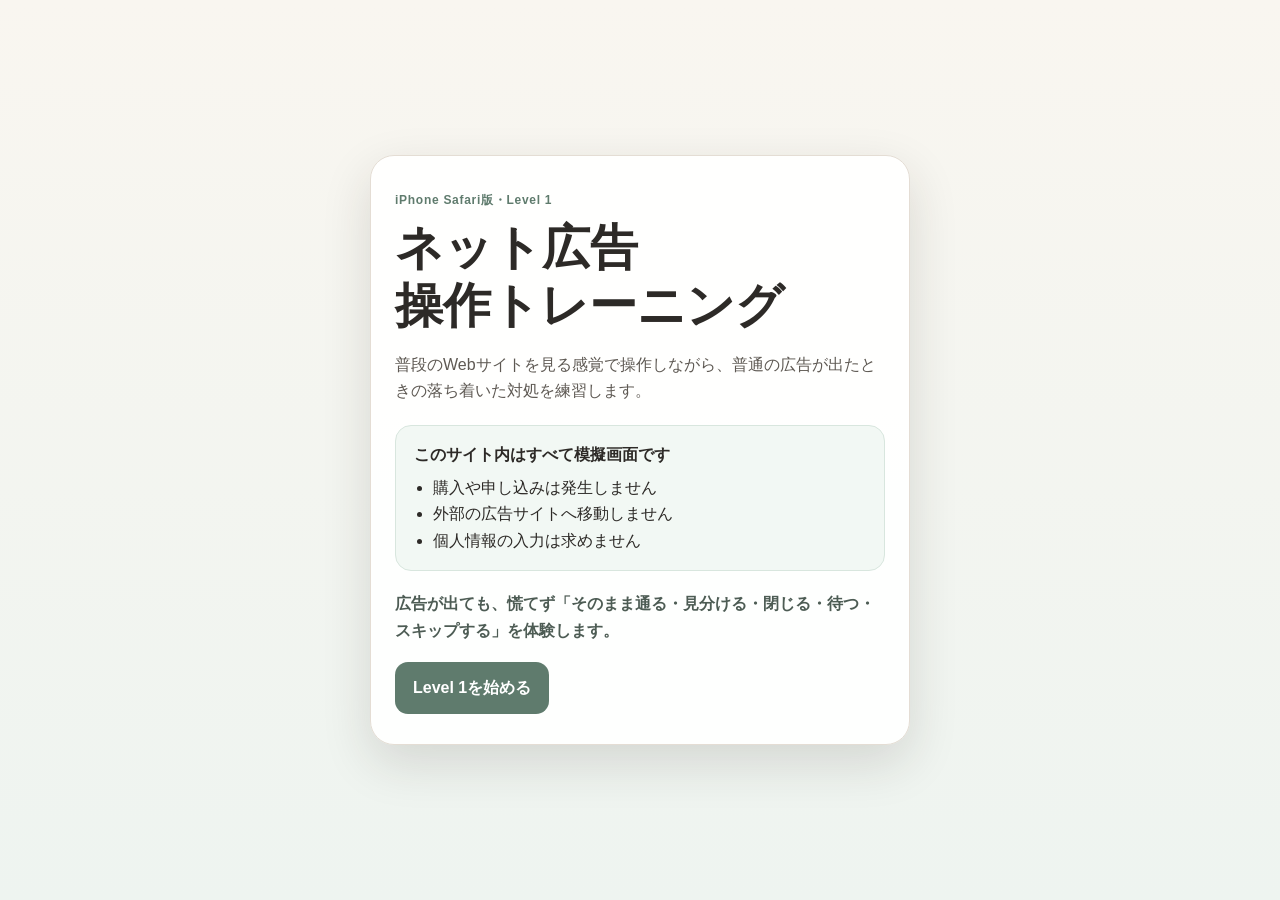
==== commit 29af9d4b: "Add files via upload" ====
--- a/index.html
+++ b/index.html
@@ -4,51 +4,41 @@
   <meta charset="UTF-8">
   <meta name="viewport" content="width=device-width, initial-scale=1, viewport-fit=cover">
   <meta name="theme-color" content="#f6f3ed">
-  <title>鶏肉のトマト煮｜暮らしの台所帖</title>
+  <title>Level 1｜ネット広告 操作トレーニング</title>
   <link rel="stylesheet" href="style.css">
 </head>
 <body data-page="main">
-  <!-- 最初だけ教材であることを明示 -->
   <section id="introScreen" class="screen intro-screen" aria-labelledby="introTitle">
     <div class="intro-card">
-      <span class="eyebrow">iPhone Safari版・練習用</span>
-      <h1 id="introTitle">ネット広告・警告画面<br>安全操作トレーニング</h1>
-      <p class="lead">
-        普段のWebサイトを見る感覚で操作しながら、
-        広告や警告画面が出たときの安全な対処を練習します。
-      </p>
-
+      <span class="eyebrow">iPhone Safari版・Level 1</span>
+      <h1 id="introTitle">ネット広告<br>操作トレーニング</h1>
+      <p class="lead">普段のWebサイトを見る感覚で操作しながら、普通の広告が出たときの落ち着いた対処を練習します。</p>
       <div class="safety-box">
         <strong>このサイト内はすべて模擬画面です</strong>
         <ul>
-          <li>実際の電話は発信しません</li>
-          <li>支払い・購入は発生しません</li>
-          <li>アプリのインストールは行いません</li>
+          <li>購入や申し込みは発生しません</li>
+          <li>外部の広告サイトへ移動しません</li>
           <li>個人情報の入力は求めません</li>
         </ul>
       </div>
-
-      <button id="startButton" class="primary-button" type="button">
-        トレーニングを始める
-      </button>
+      <p class="intro-goal">広告が出ても、慌てず「そのまま通る・見分ける・閉じる・待つ・スキップする」を体験します。</p>
+      <button id="startButton" class="primary-button" type="button">Level 1を始める</button>
     </div>
   </section>
 
   <main id="trainingScreen" class="screen is-hidden">
-    <!-- 教材UIは控えめに残す -->
     <header class="training-header">
       <div class="training-progress">
-        <span class="training-label">安全操作トレーニング</span>
-        <strong id="progressText">第1問 / 3問</strong>
+        <span class="training-label">ネット広告 操作トレーニング</span>
+        <strong id="progressText">Level 1　1 / 6</strong>
       </div>
       <div class="header-tools">
-        <button id="teacherResetButton" class="teacher-reset-button" type="button">講師用リセット</button>
+        <button id="teacherResetButton" class="teacher-reset-button is-hidden" type="button">講師用リセット</button>
         <span class="status-pill">練習用</span>
       </div>
     </header>
 
-    <!-- 架空のレシピメディア -->
-    <div id="articleView" class="article-wrap">
+    <div id="siteAView" class="article-wrap">
       <header class="site-header">
         <div class="site-brand-row">
           <div class="site-menu-mark" aria-hidden="true">☰</div>
@@ -58,247 +48,109 @@
           </div>
           <div class="site-search-mark" aria-hidden="true">⌕</div>
         </div>
-
         <nav class="site-nav" aria-label="サイトカテゴリ">
-          <span>レシピ</span>
-          <span>献立</span>
-          <span>時短</span>
-          <span>節約</span>
-          <span>暮らし</span>
+          <span>レシピ</span><span>献立</span><span>時短</span><span>節約</span><span>暮らし</span>
         </nav>
       </header>
 
-      <div class="instruction">
-        このページを、普段のWebサイトと同じように読み進めてください。
-      </div>
-
-      <article class="recipe-article">
-        <div class="breadcrumbs" aria-label="パンくずリスト">
-          ホーム <span>›</span> レシピ <span>›</span> 主菜
-        </div>
-
-        <div class="article-tags">
-          <span>主菜</span>
-          <span>フライパン</span>
-          <span>25分以内</span>
-        </div>
-
+      <div id="instructionBox" class="instruction">いつものように記事を読み進めてください。</div>
+
+      <article id="recipeArticle" class="recipe-article">
+        <div class="breadcrumbs">ホーム <span>›</span> レシピ <span>›</span> 主菜</div>
+        <div class="article-tags"><span>主菜</span><span>フライパン</span><span>25分以内</span></div>
         <h1 class="article-title">フライパンひとつで簡単！<br>鶏肉のトマト煮</h1>
-        <p class="article-deck">
-          ほどよい酸味と鶏肉のうま味がなじむ、平日の晩ごはんに使いやすい一皿。
-          材料を順番に入れて煮込むだけなので、忙しい日にも作りやすいレシピです。
-        </p>
-
+        <p class="article-deck">ほどよい酸味と鶏肉のうま味がなじむ、平日の晩ごはんに使いやすい一皿。材料を順番に入れて煮込むだけなので、忙しい日にも作りやすいレシピです。</p>
         <div class="author-row">
           <div class="author-avatar" aria-hidden="true">台</div>
-          <div class="author-copy">
-            <strong>暮らしの台所帖 編集部</strong>
-            <span>公開：2026年9月12日　更新：2026年9月26日</span>
-          </div>
+          <div class="author-copy"><strong>暮らしの台所帖 編集部</strong><span>公開：2026年9月12日　更新：2026年9月26日</span></div>
         </div>
-
-        <div class="article-utilities" aria-label="記事情報">
-          <span>⏱ 約25分</span>
-          <span>👥 2〜3人分</span>
-          <span>♨ フライパン1つ</span>
-        </div>
-
-        <!-- 外部画像を使わず、教室で安定動作する自己完結型の料理ビジュアル -->
+        <div class="article-utilities"><span>⏱ 約25分</span><span>👥 2〜3人分</span><span>♨ フライパン1つ</span></div>
         <figure class="hero-photo">
-          <div class="kitchen-scene" aria-hidden="true">
-            <div class="table-shadow"></div>
-            <div class="plate">
-              <span class="food-piece piece-1"></span>
-              <span class="food-piece piece-2"></span>
-              <span class="food-piece piece-3"></span>
-              <span class="tomato-dot tomato-1"></span>
-              <span class="tomato-dot tomato-2"></span>
-              <span class="herb herb-1"></span>
-              <span class="herb herb-2"></span>
-            </div>
-            <div class="linen"></div>
-          </div>
+          <img src="assets/chicken-tomato-stew.webp" alt="鶏肉と玉ねぎをトマトソースで煮込んだ料理" width="1200" height="800" decoding="async">
           <figcaption>鶏肉とトマトをじっくり煮込んだ、やさしい味わいの一皿。</figcaption>
         </figure>
-
-        <div class="article-lead-box">
-          <strong>このレシピのポイント</strong>
-          <p>
-            鶏肉に焼き色をつけてから煮込むと、香ばしさが加わります。
-            トマトの酸味が気になるときは、仕上げに砂糖をほんの少し加えるのがコツです。
-          </p>
-        </div>
+        <div class="article-lead-box"><strong>このレシピのポイント</strong><p>鶏肉に焼き色をつけてから煮込むと、香ばしさが加わります。トマトの酸味が気になるときは、仕上げに砂糖をほんの少し加えるのがコツです。</p></div>
 
         <section class="recipe-section ingredient-section">
-          <div class="section-heading-row">
-            <h2>材料</h2>
-            <span>2〜3人分</span>
-          </div>
+          <div class="section-heading-row"><h2>材料</h2><span>2〜3人分</span></div>
           <dl class="ingredient-list">
-            <div><dt>鶏もも肉</dt><dd>1枚（約300g）</dd></div>
-            <div><dt>玉ねぎ</dt><dd>1/2個</dd></div>
-            <div><dt>カットトマト</dt><dd>200g</dd></div>
-            <div><dt>コンソメ</dt><dd>小さじ1</dd></div>
-            <div><dt>オリーブオイル</dt><dd>小さじ2</dd></div>
-            <div><dt>塩・こしょう</dt><dd>少々</dd></div>
+            <div><dt>鶏もも肉</dt><dd>1枚（約300g）</dd></div><div><dt>玉ねぎ</dt><dd>1/2個</dd></div>
+            <div><dt>カットトマト</dt><dd>200g</dd></div><div><dt>コンソメ</dt><dd>小さじ1</dd></div>
+            <div><dt>オリーブオイル</dt><dd>小さじ2</dd></div><div><dt>塩・こしょう</dt><dd>少々</dd></div>
           </dl>
         </section>
 
         <section class="recipe-section">
-          <div class="section-heading-row">
-            <h2>作り方</h2>
-            <span>全4工程</span>
-          </div>
-
+          <div class="section-heading-row"><h2>作り方</h2><span>全4工程</span></div>
           <ol class="steps">
-            <li>
-              <span>1</span>
-              <div><strong>下ごしらえをする</strong><p>鶏肉を食べやすい大きさに切り、玉ねぎを薄切りにします。</p></div>
-            </li>
-            <li>
-              <span>2</span>
-              <div><strong>鶏肉を焼く</strong><p>フライパンにオリーブオイルを入れ、鶏肉の表面に焼き色をつけます。</p></div>
-            </li>
+            <li><span>1</span><div><strong>下ごしらえをする</strong><p>鶏肉を食べやすい大きさに切り、玉ねぎを薄切りにします。</p></div></li>
+            <li><span>2</span><div><strong>鶏肉を焼く</strong><p>フライパンにオリーブオイルを入れ、鶏肉の表面に焼き色をつけます。</p></div></li>
           </ol>
         </section>
 
-        <button id="continueButton" class="article-button" type="button">
-          作り方の続きを見る
-        </button>
-
-        <div id="q1ClearNote" class="clear-note is-hidden" aria-live="polite">
-          <strong>第1問クリア！</strong>
-          <span>記事の続きを読めるようになりました。</span>
-        </div>
-
-        <section id="articleAfterQ1" class="recipe-section is-hidden">
+        <!-- L1-1: 記事内広告。内部名は広告ブロッカーに引っかかりにくい中立名にしている -->
+        <section id="lesson1Card" class="inline-card" aria-label="広告">
+          <span class="tiny-mark">広告</span>
+          <div class="inline-card-body">
+            <div class="inline-card-icon" aria-hidden="true">🥣</div>
+            <div><strong>毎日の保存を、もっとすっきり</strong><p>重ねやすい保存容器で冷蔵庫を整えよう。</p></div>
+          </div>
+          <button class="inline-card-button" type="button" data-lesson1-hit>商品を見る</button>
+        </section>
+
+        <section id="lesson1Goal" class="recipe-section">
           <ol class="steps" start="3">
-            <li>
-              <span>3</span>
-              <div><strong>トマトと一緒に煮込む</strong><p>玉ねぎとトマトを加え、弱めの中火で10〜15分ほど煮込みます。</p></div>
-            </li>
-            <li>
-              <span>4</span>
-              <div><strong>味を整える</strong><p>コンソメ、塩、こしょうで味を整えたら完成です。</p></div>
-            </li>
+            <li><span>3</span><div><strong>トマトと一緒に煮込む</strong><p>玉ねぎとトマトを加え、弱めの中火で10〜15分ほど煮込みます。</p></div></li>
+            <li><span>4</span><div><strong>味を整える</strong><p>コンソメ、塩、こしょうで味を整えたら完成です。</p></div></li>
           </ol>
-
-          <div class="editor-note">
-            <span class="editor-note-icon">POINT</span>
-            <div>
-              <strong>煮込みすぎても大丈夫</strong>
-              <p>水分が少なくなったら、水を大さじ1〜2ずつ足しながら調整してください。</p>
-            </div>
-          </div>
-
+        </section>
+
+        <!-- L1-2 -->
+        <section id="lesson2Section" class="related-reading is-hidden">
           <div class="article-divider"></div>
-
-          <section class="related-reading">
-            <p class="related-label">あわせて読みたい</p>
-            <div class="related-card">
-              <div class="related-thumb thumb-pot" aria-hidden="true">🍲</div>
-              <div class="related-copy">
-                <span>料理の基本</span>
-                <strong>煮込み料理をおいしく仕上げる3つのコツ</strong>
-                <p>火加減や水分調整など、失敗しにくいポイントをまとめました。</p>
-              </div>
-            </div>
-          </section>
-
-          <button id="openSecondScenarioButton" class="article-button link-style-button" type="button">
-            この記事を読む
-          </button>
-        </section>
-
-        <div id="q2ClearNote" class="clear-note is-hidden" aria-live="polite">
-          <strong>第2問クリア！</strong>
-          <span>元の記事へ安全に戻ることができました。</span>
-        </div>
-
-        <section id="articleAfterQ2" class="recipe-section is-hidden">
+          <p class="related-label">あわせて読みたい</p>
+          <h2 class="small-section-title">次に読みたい記事を1つ選んでください。</h2>
+          <div class="choice-list">
+            <button class="story-choice" type="button" data-story="stew" data-normal-story>
+              <img src="assets/stew-cooking-tips.webp" alt="" width="640" height="640" loading="lazy" decoding="async">
+              <span><small>料理の基本</small><strong>煮込み料理をおいしく仕上げる3つのコツ</strong><em>火加減や水分調整のポイント。</em></span>
+            </button>
+            <button class="story-choice" type="button" data-promo-story>
+              <div class="choice-placeholder" aria-hidden="true">時短</div>
+              <span><small>PR</small><strong>毎日の料理をもっと手軽に</strong><em>忙しい日にうれしいキッチンアイテム特集。</em></span>
+            </button>
+            <button class="story-choice" type="button" data-story="prep" data-normal-story>
+              <div class="choice-placeholder warm" aria-hidden="true">作り置き</div>
+              <span><small>暮らし</small><strong>忙しい日の作り置きアイデア</strong><em>無理なく続ける小さな工夫。</em></span>
+            </button>
+          </div>
+        </section>
+
+        <!-- L1-3: 選んだ関連記事の本文 -->
+        <section id="lesson3Section" class="recipe-section is-hidden">
           <div class="article-divider"></div>
-
-          <section class="recipe-section">
-            <div class="section-heading-row">
-              <h2>仕上げのコツ</h2>
-              <span>編集部メモ</span>
-            </div>
-            <p>
-              最後に味を見て、酸味が強いときは砂糖をひとつまみ。
-              翌日はパンやショートパスタと合わせてもおいしく食べられます。
-            </p>
-          </section>
-
-          <section class="related-reading">
-            <p class="related-label">関連記事</p>
-            <div class="related-card">
-              <div class="related-thumb thumb-phone" aria-hidden="true">📱</div>
-              <div class="related-copy">
-                <span>暮らし</span>
-                <strong>料理中にスマホを安全に使うための小さな工夫</strong>
-                <p>レシピを見るときに覚えておきたい、画面操作のポイント。</p>
-              </div>
-            </div>
-          </section>
-
-          <button id="openThirdScenarioButton" class="article-button link-style-button" type="button">
-            関連記事を開く
-          </button>
-
-          <div id="q3OpenProblem" class="browser-problem is-hidden" role="status">
-            <strong>新しいタブを開けませんでした</strong>
-            <p>
-              Safariの設定などにより、新しいタブが開かなかった可能性があります。
-              この項目は実機確認が必要です。
-            </p>
-          </div>
-        </section>
-
-        <div id="q3ClearNote" class="clear-note is-hidden" aria-live="polite">
-          <strong>第3問クリア！</strong>
-          <span>怪しい画面の指示に従わず、元の記事へ戻れました。</span>
-        </div>
-
-        <section id="completionSection" class="completion-section is-hidden">
-          <p class="completion-kicker">トレーニング終了</p>
-          <h2>3つの安全操作を練習できました 🎉</h2>
-
-          <div class="summary-grid">
-            <div class="summary-card">
-              <span class="summary-number">1</span>
-              <strong>普通の広告</strong>
-              <p>広告を開く必要がなければ、適切な閉じる操作を確認する。</p>
-            </div>
-
-            <div class="summary-card">
-              <span class="summary-number">2</span>
-              <strong>×がないページ</strong>
-              <p>ページの中を触り続けず、ブラウザ側の「戻る」も確認する。</p>
-            </div>
-
-            <div class="summary-card">
-              <span class="summary-number">3</span>
-              <strong>怪しい警告</strong>
-              <p>画面内の指示に従わず、安全なページ側へ離れる。</p>
-            </div>
-          </div>
-
-          <blockquote class="final-message">
-            画面の中だけで解決しようとしなくても大丈夫。
-          </blockquote>
-
-          <p class="completion-note">
-            第3問で警告タブがまだ残っている場合は、そのタブも閉じてください。
-          </p>
-
-          <button id="restartButton" class="primary-button" type="button">
-            もう一度練習する
-          </button>
+          <div class="breadcrumbs">ホーム <span>›</span> 読みもの <span>›</span> 料理のコツ</div>
+          <h2 id="storyTitle" class="article-subtitle">煮込み料理をおいしく仕上げる3つのコツ</h2>
+          <p id="storyLead" class="article-deck">ちょっとした火加減と水分調整で、いつもの煮込み料理がぐっと作りやすくなります。</p>
+          <div class="tip-stack">
+            <div><strong>1　最初に香ばしさをつける</strong><p>肉や野菜を軽く焼いてから煮込むと、味に奥行きが出ます。</p></div>
+            <div><strong>2　ふたの開け閉めで水分を調整</strong><p>煮詰まりすぎたら少量の水を足し、ゆるいときはふたを外して調整します。</p></div>
+            <div><strong>3　最後に味を整える</strong><p>塩味や酸味は煮込み終わりに確認すると、調整しやすくなります。</p></div>
+          </div>
+          <div id="lesson3Goal" class="read-marker"><strong>ここまで読めました。</strong><span>下にも記事が続きます。</span></div>
+          <button id="openLesson4Button" class="article-button is-hidden" type="button">もう1本、記事を読む</button>
+        </section>
+
+        <!-- L1-4後 -->
+        <section id="siteATransition" class="transition-card is-hidden">
+          <span>暮らしの台所帖での練習はここまで</span>
+          <h2>次は、別のWebサイトを見てみましょう。</h2>
+          <p>広告の見た目が変わっても、落ち着いて操作できるか試します。</p>
+          <a id="goSiteBButton" class="primary-button link-button" href="outing.html">週末のおでかけ記事を見る</a>
         </section>
 
         <footer class="site-footer">
-          <strong>暮らしの台所帖</strong>
-          <p>毎日のごはんと暮らしを、少しだけラクに。</p>
+          <strong>暮らしの台所帖</strong><p>毎日のごはんと暮らしを、少しだけラクに。</p>
           <div class="footer-links"><span>運営情報</span><span>お問い合わせ</span><span>利用について</span></div>
           <small>※「暮らしの台所帖」は本トレーニング用の架空サイトです。</small>
         </footer>
@@ -306,117 +158,52 @@
     </div>
   </main>
 
-  <!-- 第1問：通常の模擬広告 -->
-  <div id="scenarioLayer" class="overlay is-hidden" role="dialog" aria-modal="true" aria-labelledby="scenarioTitle">
+  <!-- L1-3 画面下固定 -->
+  <div id="lesson3Bar" class="bottom-panel is-hidden" aria-label="広告">
+    <button id="closeLesson3Bar" class="bottom-panel-close" type="button" aria-label="広告を閉じる">×</button>
+    <button class="bottom-panel-body" type="button" data-lesson3-hit>
+      <span class="tiny-mark">広告</span>
+      <strong>水まわりを、もっと軽やかに。</strong>
+      <small>吸水クロス 新色ラインナップ</small>
+    </button>
+    <button class="bottom-panel-action" type="button" data-lesson3-hit>詳しく見る</button>
+  </div>
+
+  <!-- L1-4 ポップアップ -->
+  <div id="lesson4Layer" class="overlay is-hidden" role="dialog" aria-modal="true" aria-labelledby="lesson4Title">
     <div class="scenario-panel">
-      <button id="closeScenarioButton" class="scenario-dismiss" type="button" aria-label="広告を閉じる">×</button>
-
-      <button class="training-choice scenario-media" type="button" data-hit="広告の画像">
+      <button id="closeLesson4Button" class="scenario-dismiss" type="button" aria-label="広告を閉じる">×</button>
+      <button class="training-choice scenario-media" type="button" data-lesson4-hit>
         <span class="scenario-label">PR</span>
-        <div class="scenario-visual">
-          <div class="product-mock">
-            <span class="product-pan"></span>
-            <span class="product-handle"></span>
-          </div>
-        </div>
+        <img class="scenario-product-photo" src="assets/kitchen-storage.webp" alt="" width="1000" height="600" decoding="async">
       </button>
-
-      <button class="training-choice scenario-copy" type="button" data-hit="広告の文章">
-        <small>暮らし応援キャンペーン</small>
-        <h2 id="scenarioTitle">毎日の料理を<br>もっと快適に</h2>
-        <p>お手入れしやすいキッチンアイテムを特集しています。</p>
+      <button class="training-choice scenario-copy" type="button" data-lesson4-hit>
+        <small>キッチン収納 特集</small>
+        <h2 id="lesson4Title">調味料もツールも<br>すっきりひとまとめ</h2>
+        <p>限られたスペースを使いやすく整える、キッチン収納アイテムをご紹介。</p>
       </button>
-
-      <button class="training-choice scenario-action" type="button" data-hit="「詳しく見る」ボタン">
-        詳しく見る
-      </button>
-
-      <p class="scenario-sponsor">スポンサーリンク</p>
-    </div>
-  </div>
-
-  <!-- 第1問 NG -->
-  <div id="ngOverlay" class="overlay feedback-overlay is-hidden" role="dialog" aria-modal="true" aria-labelledby="ngTitle">
+      <button class="training-choice scenario-action" type="button" data-lesson4-hit>特集を見る</button>
+      <p class="scenario-sponsor">広告・スポンサーリンク</p>
+    </div>
+  </div>
+
+  <!-- 共通フィードバック -->
+  <div id="feedbackLayer" class="overlay feedback-overlay is-hidden" role="dialog" aria-modal="true" aria-labelledby="feedbackTitle">
     <div class="feedback-card">
-      <div class="feedback-symbol ng-symbol">×</div>
-      <h2 id="ngTitle">NG！</h2>
-      <p>広告の中を押しました。</p>
-      <div class="hit-box">
-        <span>あなたが押した場所</span>
-        <strong id="hitTarget">広告の中</strong>
-      </div>
-      <p class="feedback-explanation">
-        記事へ戻りたいときは、広告内のボタンを押す前に、
-        まず閉じる操作があるか確認してみましょう。
-      </p>
-      <button id="retryButton" class="secondary-button" type="button">もう一度やってみる</button>
-    </div>
-  </div>
-
-  <!-- 第1問 正解 -->
-  <div id="correctOverlay" class="overlay feedback-overlay is-hidden" role="dialog" aria-modal="true" aria-labelledby="correctTitle">
-    <div class="feedback-card">
-      <div class="feedback-symbol ok-symbol">✓</div>
-      <h2 id="correctTitle">正解！</h2>
-      <p>広告を開かずに閉じることができました。</p>
-      <div class="lesson-box">
-        <strong>今回のポイント</strong>
-        <p>明らかな通常広告を閉じたいときは、広告の中を開く前に「×」や「閉じる」を確認します。</p>
-        <p class="caution">
-          ※突然の警告など怪しい画面では、画面内の「×」自体が安全とは限りません。
-          これは第3問で練習します。
-        </p>
-      </div>
-      <button id="returnArticleButton" class="primary-button" type="button">記事に戻る</button>
-    </div>
-  </div>
-
-  <!-- 第2問 正解 -->
-  <div id="q2CorrectOverlay" class="overlay feedback-overlay is-hidden" role="dialog" aria-modal="true" aria-labelledby="q2CorrectTitle">
-    <div class="feedback-card">
-      <div class="feedback-symbol ok-symbol">✓</div>
-      <h2 id="q2CorrectTitle">正解！</h2>
-      <p>画面内を触り続けず、元の記事へ戻ることができました。</p>
-      <div class="lesson-box">
-        <strong>今回のポイント</strong>
-        <p>閉じる「×」が見つからないときは、ページの中を押し続けず、Safariの「戻る」などブラウザ側の操作も確認してみましょう。</p>
-        <p class="caution">
-          ※この教材は「戻るボタンを押したこと」そのものではなく、
-          模擬ページから元の記事へ安全に戻れたことを確認しています。
-        </p>
-      </div>
-      <button id="q2ReturnArticleButton" class="primary-button" type="button">記事を続ける</button>
-    </div>
-  </div>
-
-  <!-- 第3問 正解 -->
-  <div id="q3CorrectOverlay" class="overlay feedback-overlay is-hidden" role="dialog" aria-modal="true" aria-labelledby="q3CorrectTitle">
-    <div class="feedback-card">
-      <div class="feedback-symbol ok-symbol">✓</div>
-      <h2 id="q3CorrectTitle">正解！</h2>
-      <p>警告画面の指示に従わず、元の記事へ戻ることができました。</p>
-      <div class="lesson-box">
-        <strong>今回のポイント</strong>
-        <p>突然の警告では、画面の中にある「確認」「スキャン」などをすぐ押さず、一度その画面から離れることを考えましょう。</p>
-        <p class="caution">
-          ※この教材では、警告タブを「閉じた」のか「元のタブへ切り替えた」のかをWebサイト側から断定していません。
-          警告タブが残っている場合は閉じてください。
-        </p>
-      </div>
-      <button id="q3ReturnArticleButton" class="primary-button" type="button">振り返りを見る</button>
+      <div id="feedbackSymbol" class="feedback-symbol info-symbol">i</div>
+      <h2 id="feedbackTitle">ポイント</h2>
+      <p id="feedbackLead"></p>
+      <div id="feedbackLesson" class="lesson-box"></div>
+      <button id="feedbackButton" class="primary-button" type="button">続ける</button>
     </div>
   </div>
 
   <!-- 講師用リセット -->
-  <div id="teacherResetOverlay" class="overlay feedback-overlay is-hidden" role="dialog" aria-modal="true" aria-labelledby="teacherResetTitle">
+  <div id="teacherResetLayer" class="overlay feedback-overlay is-hidden" role="dialog" aria-modal="true" aria-labelledby="teacherResetTitle">
     <div class="feedback-card">
       <div class="feedback-symbol reset-symbol">↺</div>
       <h2 id="teacherResetTitle">最初からやり直しますか？</h2>
-      <p>この端末に保存されているトレーニングの進捗をリセットします。</p>
-      <div class="lesson-box">
-        <strong>講師用</strong>
-        <p>受講者が途中で詰まったときや、次の受講者へ端末を渡すときに使います。</p>
-      </div>
+      <p>この端末のLevel 1進捗をリセットします。</p>
       <div class="dual-buttons">
         <button id="teacherResetCancel" class="secondary-button" type="button">キャンセル</button>
         <button id="teacherResetConfirm" class="danger-button" type="button">最初に戻す</button>
@@ -424,6 +211,7 @@
     </div>
   </div>
 
+  <div id="lessonToast" class="lesson-toast is-hidden" role="status" aria-live="polite"></div>
   <script src="script.js"></script>
 </body>
 </html>
--- a/style.css
+++ b/style.css
@@ -1,410 +1,24 @@
-* { box-sizing: border-box; }
-
-:root {
-  --bg: #f6f3ed;
-  --paper: #ffffff;
-  --text: #262422;
-  --muted: #746f69;
-  --line: #e7e0d7;
-  --accent: #587466;
-  --accent-dark: #3f594d;
-  --soft-accent: #eef4f0;
-  --warm: #a56d47;
-  --warm-soft: #fbf5ee;
-  --danger: #b43c3c;
-  --danger-soft: #fff0f0;
-  --ok: #2f7c4f;
-  --ok-soft: #edf8f1;
-  --shadow: 0 14px 40px rgba(26, 23, 19, .14);
+:root{
+  --bg:#f6f3ed;--paper:#fffdf9;--ink:#2d2a27;--muted:#6f6962;--line:#e4ddd4;
+  --accent:#5f7b6d;--accent-soft:#eef5f1;--teal:#557d7a;--teal-soft:#eef7f6;
+  --ok:#5d8a6b;--info:#71859a;--danger:#b55757;--shadow:0 18px 50px rgba(41,34,28,.14)
 }
-
-html { -webkit-text-size-adjust: 100%; }
-body {
-  margin: 0;
-  min-height: 100vh;
-  font-family: -apple-system, BlinkMacSystemFont, "Hiragino Sans", "Yu Gothic UI", "Yu Gothic", Meiryo, sans-serif;
-  color: var(--text);
-  background: var(--bg);
-  line-height: 1.75;
-}
-button { font: inherit; -webkit-tap-highlight-color: transparent; }
-button:focus-visible { outline: 3px solid rgba(88,116,102,.32); outline-offset: 3px; }
-.is-hidden { display: none !important; }
-.screen { min-height: 100vh; }
-
-/* 導入 */
-.intro-screen {
-  display: grid;
-  place-items: center;
-  padding: max(28px, env(safe-area-inset-top)) 18px max(28px, env(safe-area-inset-bottom));
-  background: radial-gradient(circle at top left, rgba(255,255,255,.95), transparent 38%), linear-gradient(155deg, #f7f4ee, #edf4ef);
-}
-.intro-card {
-  width: min(100%, 520px);
-  padding: 28px 22px;
-  background: rgba(255,255,255,.96);
-  border: 1px solid rgba(255,255,255,.85);
-  border-radius: 24px;
-  box-shadow: var(--shadow);
-}
-.eyebrow {
-  display: inline-block; margin-bottom: 8px; color: var(--accent);
-  font-size: 13px; font-weight: 800; letter-spacing: .04em;
-}
-.intro-card h1 { margin: 0 0 14px; font-size: clamp(26px,7vw,36px); line-height: 1.35; }
-.lead { margin: 0 0 20px; font-size: 16px; }
-.safety-box {
-  margin: 20px 0 24px; padding: 18px; border-radius: 16px;
-  background: #f6f8f7; border: 1px solid #dfe9e4;
-}
-.safety-box strong { display: block; margin-bottom: 8px; }
-.safety-box ul { margin: 0; padding-left: 1.25em; color: #494949; }
-
-.primary-button,.secondary-button,.article-button,.danger-button {
-  width: 100%; min-height: 52px; border-radius: 14px; font-weight: 800; cursor: pointer;
-}
-.primary-button { border: 0; color: white; background: var(--accent); }
-.primary-button:active { background: var(--accent-dark); }
-.secondary-button { border: 0; color: var(--text); background: #f1f1f1; }
-.danger-button { border: 0; color: #fff; background: #a43d3d; }
-.danger-button:active { background: #843232; }
-
-/* 教材の細い制御バー */
-.training-header {
-  position: sticky; top: 0; z-index: 40;
-  display: flex; align-items: center; justify-content: space-between; gap: 10px;
-  padding: calc(8px + env(safe-area-inset-top)) 14px 8px;
-  background: rgba(255,255,255,.95);
-  border-bottom: 1px solid #e9e7e3;
-  backdrop-filter: blur(12px); -webkit-backdrop-filter: blur(12px);
-}
-.training-progress { display: flex; flex-direction: column; line-height: 1.3; }
-.training-label { color: #87827c; font-size: 10px; }
-.training-header strong { font-size: 13px; }
-.header-tools { display: flex; align-items: center; gap: 7px; }
-.status-pill {
-  padding: 4px 8px; border-radius: 999px; font-size: 11px; font-weight: 800;
-  color: var(--accent); background: var(--soft-accent);
-}
-.teacher-reset-button {
-  min-height: 32px; padding: 4px 8px; border: 1px solid #ddd9d4; border-radius: 9px;
-  color: #706b66; background: #fff; font-size: 10px; font-weight: 800;
-}
-
-/* 架空メディア */
-.article-wrap { padding-bottom: calc(50px + env(safe-area-inset-bottom)); }
-.site-header { background: #fff; border-bottom: 1px solid var(--line); }
-.site-brand-row {
-  width: min(100%, 760px); margin: 0 auto; padding: 17px 16px 13px;
-  display: grid; grid-template-columns: 38px 1fr 38px; align-items: center;
-}
-.site-menu-mark,.site-search-mark {
-  color: #494641; font-size: 22px; text-align: center; line-height: 1;
-}
-.site-brand { text-align: center; line-height: 1.15; }
-.site-brand-main {
-  display: block; font-family: Georgia, "Yu Mincho", "Hiragino Mincho ProN", serif;
-  font-size: 23px; font-weight: 700; letter-spacing: .08em;
-}
-.site-brand-sub { display: block; margin-top: 5px; color: #99918a; font-size: 9px; letter-spacing: .08em; }
-.site-nav {
-  display: flex; gap: 24px; overflow-x: auto; padding: 9px 16px 10px;
-  border-top: 1px solid #f1ede8; white-space: nowrap;
-  color: #645f59; font-size: 12px; scrollbar-width: none;
-}
-.site-nav::-webkit-scrollbar { display: none; }
-.site-nav span:first-child { color: var(--accent-dark); font-weight: 800; }
-
-.instruction {
-  margin: 14px auto 0; width: min(calc(100% - 28px), 700px); padding: 10px 13px;
-  border-radius: 10px; color: #60584d; background: #fffaf0; border: 1px solid #ede0c5; font-size: 13px;
-}
-.recipe-article { width: min(100%, 720px); margin: 0 auto; padding: 22px 18px 42px; }
-.breadcrumbs { color: #9a938c; font-size: 11px; }
-.breadcrumbs span { padding: 0 5px; }
-.article-tags { display: flex; flex-wrap: wrap; gap: 6px; margin-top: 18px; }
-.article-tags span {
-  padding: 4px 9px; border-radius: 999px; color: #6a594a; background: #f6eee5;
-  font-size: 11px; font-weight: 700;
-}
-.article-title {
-  margin: 10px 0 10px; font-size: clamp(29px,8vw,42px);
-  line-height: 1.34; letter-spacing: -.025em;
-}
-.article-title.small-title { font-size: clamp(27px,7vw,36px); }
-.article-deck { margin: 0; color: #5f5a55; font-size: 15px; }
-.author-row { display: flex; gap: 10px; align-items: center; margin: 20px 0 14px; }
-.author-avatar {
-  display: grid; flex: 0 0 40px; height: 40px; place-items: center;
-  border-radius: 50%; color: #fff; background: var(--accent); font-family: serif; font-weight: 800;
-}
-.author-copy { display: flex; flex-direction: column; line-height: 1.45; }
-.author-copy strong { font-size: 13px; }
-.author-copy span { color: #98918b; font-size: 10px; }
-.article-utilities {
-  display: flex; flex-wrap: wrap; gap: 7px 13px; padding: 11px 12px;
-  border-top: 1px solid var(--line); border-bottom: 1px solid var(--line);
-  color: #625e59; font-size: 12px;
-}
-
-.hero-photo { margin: 22px -18px 0; }
-.kitchen-scene {
-  position: relative; overflow: hidden; height: 280px;
-  background:
-    radial-gradient(circle at 80% 15%, rgba(255,255,255,.7), transparent 25%),
-    linear-gradient(145deg,#c9b7a1,#a89378);
-}
-.table-shadow {
-  position: absolute; inset: 58% -10% -20%;
-  background: linear-gradient(#826f5b,#6e5d4b);
-  transform: skewY(-3deg);
-}
-.plate {
-  position: absolute; width: 225px; height: 225px; left: 50%; top: 54%;
-  transform: translate(-50%,-50%); border-radius: 50%;
-  background: radial-gradient(circle at 50% 50%, #b84d3f 0 52%, #dedad3 53% 70%, #f7f3eb 71% 100%);
-  box-shadow: 0 18px 34px rgba(0,0,0,.26);
-}
-.food-piece {
-  position: absolute; width: 62px; height: 48px; border-radius: 48% 52% 45% 55%;
-  background: linear-gradient(135deg,#c9845e,#824b36); box-shadow: inset -5px -5px 9px rgba(0,0,0,.13);
-}
-.piece-1 { left: 50px; top: 72px; transform: rotate(-12deg); }
-.piece-2 { right: 47px; top: 60px; transform: rotate(16deg); }
-.piece-3 { left: 86px; bottom: 50px; transform: rotate(7deg); }
-.tomato-dot { position: absolute; width: 23px; height: 23px; border-radius: 50%; background: #d7654d; box-shadow: inset -3px -3px 5px rgba(0,0,0,.12); }
-.tomato-1 { left: 55px; bottom: 56px; }
-.tomato-2 { right: 56px; bottom: 66px; }
-.herb { position: absolute; width: 25px; height: 9px; border-radius: 100% 0 100% 0; background: #4e7b3d; }
-.herb-1 { left: 91px; top: 54px; transform: rotate(25deg); }
-.herb-2 { right: 66px; bottom: 67px; transform: rotate(-30deg); }
-.linen {
-  position: absolute; width: 130px; height: 68px; right: -18px; bottom: 8px;
-  background: repeating-linear-gradient(0deg,#ded6c8 0 8px,#f1ece4 8px 16px); transform: rotate(-13deg);
-  opacity: .88;
-}
-.hero-photo figcaption { padding: 7px 2px 0; color: #958e87; font-size: 10px; }
-
-.article-lead-box,.editor-note {
-  margin-top: 24px; padding: 16px; border-radius: 14px; background: var(--warm-soft); border: 1px solid #ebddce;
-}
-.article-lead-box strong { display: block; margin-bottom: 5px; color: #76563f; }
-.article-lead-box p,.editor-note p { margin: 0; }
-.recipe-section { margin-top: 32px; }
-.section-heading-row {
-  display: flex; align-items: baseline; justify-content: space-between; gap: 14px;
-  padding-bottom: 8px; border-bottom: 2px solid #34302d;
-}
-.section-heading-row h2 { margin: 0; font-size: 22px; }
-.section-heading-row span { color: #938c84; font-size: 11px; }
-.ingredient-section { padding: 18px 16px 8px; border-radius: 15px; background: #fff; border: 1px solid var(--line); }
-.ingredient-section .section-heading-row { margin: -2px 0 2px; }
-.ingredient-list { margin: 0; }
-.ingredient-list div { display: flex; justify-content: space-between; gap: 16px; padding: 11px 3px; border-bottom: 1px solid #eee9e3; }
-.ingredient-list div:last-child { border-bottom: 0; }
-.ingredient-list dd { margin: 0; color: #5c5752; }
-.steps { padding: 0; list-style: none; }
-.steps li { display: flex; gap: 13px; margin: 19px 0; }
-.steps li > span {
-  display: grid; flex: 0 0 36px; height: 36px; place-items: center;
-  border-radius: 50%; color: #fff; background: var(--accent); font-weight: 800;
-}
-.steps strong { display: block; margin-bottom: 2px; }
-.steps p { margin: 0; color: #57534f; }
-
-.article-button {
-  margin-top: 24px; border: 1px solid var(--accent); color: var(--accent-dark); background: #fff;
-}
-.link-style-button { border-color: #cfc7bd; color: #4e4a46; background: #faf9f7; }
-.article-button:active { background: #f2f6f3; }
-
-.clear-note,.next-stage-box {
-  margin-top: 22px; padding: 15px 16px; border-radius: 14px;
-}
-.clear-note { display: flex; flex-direction: column; background: var(--ok-soft); border: 1px solid #cfe5d7; }
-.article-divider { height: 1px; margin: 34px 0 28px; background: var(--line); }
-.editor-note { display: flex; gap: 12px; align-items: flex-start; }
-.editor-note-icon {
-  flex: 0 0 auto; padding: 3px 7px; border-radius: 5px; color: #fff; background: var(--warm);
-  font-size: 9px; font-weight: 900; letter-spacing: .04em;
-}
-.related-reading { margin-top: 4px; }
-.related-label { margin: 0 0 9px; color: #8a8179; font-size: 11px; font-weight: 800; }
-.related-card {
-  display: grid; grid-template-columns: 92px 1fr; gap: 13px; padding: 12px;
-  border: 1px solid var(--line); border-radius: 14px; background: #fff;
-}
-.related-thumb {
-  display: grid; min-height: 88px; place-items: center; border-radius: 10px;
-  background: #e8e2d9; font-size: 35px;
-}
-.thumb-phone { background: #e4ece8; }
-.related-copy span { color: #967257; font-size: 10px; font-weight: 800; }
-.related-copy strong { display: block; margin: 2px 0 3px; line-height: 1.4; }
-.related-copy p { margin: 0; color: #7b756f; font-size: 11px; line-height: 1.5; }
-
-.site-footer {
-  margin: 48px -18px -42px; padding: 28px 18px calc(34px + env(safe-area-inset-bottom));
-  color: #77716a; background: #ece7df; text-align: center;
-}
-.site-footer strong { color: #49443f; font-family: Georgia, "Yu Mincho", serif; letter-spacing: .06em; }
-.site-footer p { margin: 5px 0 12px; font-size: 11px; }
-.footer-links { display: flex; justify-content: center; gap: 14px; font-size: 10px; }
-.site-footer small { display: block; margin-top: 15px; color: #918981; font-size: 9px; }
-
-/* 第1問広告 */
-.overlay {
-  position: fixed; inset: 0; z-index: 100; display: grid; place-items: center;
-  padding: max(14px, env(safe-area-inset-top)) 14px max(14px, env(safe-area-inset-bottom));
-  background: rgba(16,16,16,.70);
-}
-.scenario-panel {
-  position: relative; width: min(100%,440px); overflow: hidden;
-  border-radius: 17px; background: #fff; box-shadow: 0 24px 70px rgba(0,0,0,.35);
-}
-.scenario-dismiss {
-  position: absolute; z-index: 3; top: 5px; right: 5px;
-  display: grid; width: 48px; height: 48px; place-items: center; padding: 0;
-  border: 0; border-radius: 50%; color: #333; background: rgba(255,255,255,.96);
-  box-shadow: 0 2px 9px rgba(0,0,0,.18); font-size: 25px; line-height: 1; cursor: pointer;
-}
-.training-choice { display: block; width: 100%; padding: 0; border: 0; color: inherit; background: transparent; text-align: left; }
-.scenario-media { position: relative; }
-.scenario-label {
-  position: absolute; left: 12px; top: 10px; z-index: 2; padding: 2px 7px; border-radius: 4px;
-  color: #fff; background: rgba(0,0,0,.58); font-size: 10px; font-weight: 800;
-}
-.scenario-visual {
-  display: grid; height: 190px; place-items: center;
-  background: radial-gradient(circle at 24% 24%,rgba(255,255,255,.3),transparent 18%),linear-gradient(140deg,#799689,#355248);
-}
-.product-mock { position: relative; width: 180px; height: 120px; }
-.product-pan {
-  position: absolute; width: 112px; height: 112px; left: 17px; top: 4px; border-radius: 50%;
-  border: 9px solid #2c3432; background: radial-gradient(circle,#5b6762,#313b38);
-  box-shadow: 0 14px 26px rgba(0,0,0,.25);
-}
-.product-handle {
-  position: absolute; width: 86px; height: 17px; right: 2px; top: 49px;
-  border-radius: 5px 14px 14px 5px; background: #242b29; transform: rotate(7deg);
-}
-.scenario-copy { padding: 22px 22px 8px; text-align: center; }
-.scenario-copy small { color: #7d776f; font-weight: 700; }
-.scenario-copy h2 { margin: 7px 0 6px; font-size: 29px; line-height: 1.25; }
-.scenario-copy p { margin: 0; color: #655f58; }
-.scenario-action {
-  width: calc(100% - 44px); min-height: 50px; margin: 18px 22px 12px; padding: 12px;
-  border-radius: 10px; color: #fff; background: #be7048; font-weight: 800; text-align: center;
-}
-.scenario-sponsor { margin: 0 0 14px; color: #aaa39c; font-size: 9px; text-align: center; }
-
-/* 正解・NG */
-.feedback-overlay { background: rgba(24,24,24,.76); }
-.feedback-card {
-  width: min(100%,460px); padding: 26px 20px 22px; border-radius: 20px;
-  background: #fff; box-shadow: var(--shadow); text-align: center;
-}
-.feedback-card h2 { margin: 6px 0; font-size: 30px; }
-.feedback-symbol {
-  display: grid; width: 62px; height: 62px; margin: 0 auto; place-items: center;
-  border-radius: 50%; color: #fff; font-size: 34px; font-weight: 900;
-}
-.ng-symbol { background: var(--danger); }
-.ok-symbol { background: var(--ok); }
-.reset-symbol { background: #6c6c6c; }
-.hit-box,.lesson-box { margin: 18px 0; padding: 14px; border-radius: 13px; text-align: left; }
-.hit-box { background: var(--danger-soft); border: 1px solid #efd0d0; }
-.hit-box span { display: block; color: #756565; font-size: 12px; }
-.hit-box strong { display: block; margin-top: 3px; }
-.lesson-box { background: var(--ok-soft); border: 1px solid #d1e6d8; }
-.lesson-box p { margin: 8px 0 0; }
-.lesson-box .caution { padding-top: 9px; border-top: 1px solid #d1e6d8; color: #555; font-size: 13px; }
-.feedback-explanation { text-align: left; }
-.dual-buttons { display: grid; grid-template-columns: 1fr 1fr; gap: 10px; margin-top: 18px; }
-
-/* 第2問 */
-.scenario-page { background: #f3f0eb; }
-.background-article { filter: saturate(.9); }
-.mini-article { padding-top: 22px; min-height: 320px; }
-.full-promo-layer {
-  position: fixed; inset: 0; z-index: 80; display: grid; place-items: center;
-  padding: max(14px, env(safe-area-inset-top)) 14px max(14px, env(safe-area-inset-bottom));
-  background: rgba(34,32,29,.58);
-}
-.full-promo-card {
-  width: min(100%,520px); padding: 18px; border-radius: 17px;
-  background: #fff; box-shadow: 0 22px 60px rgba(0,0,0,.28); text-align: center;
-}
-.inline-label { position: static; display: inline-block; margin-bottom: 10px; }
-.feature-visual { overflow: hidden; height: 190px; border-radius: 14px; background: linear-gradient(145deg,#d7e0dc,#a9bbb4); }
-.feature-box { position: relative; width: 100%; height: 100%; }
-.feature-circle { position: absolute; border-radius: 50%; background: rgba(255,255,255,.72); box-shadow: 0 8px 24px rgba(0,0,0,.10); }
-.circle-a { width: 112px; height: 112px; left: 17%; top: 22%; }
-.circle-b { width: 78px; height: 78px; right: 18%; top: 31%; }
-.feature-line { position: absolute; width: 130px; height: 18px; left: 50%; bottom: 19%; transform: translateX(-50%) rotate(-6deg); border-radius: 999px; background: rgba(65,90,81,.78); }
-.feature-kicker { margin: 17px 0 5px; color: #6c756f; font-size: 13px; font-weight: 700; }
-.full-promo-card h1 { margin: 0; font-size: clamp(28px,8vw,38px); line-height: 1.35; }
-.feature-text { margin: 14px auto 20px; max-width: 430px; color: #615d58; }
-.feature-button,.feature-link { display: block; width: 100%; min-height: 52px; border-radius: 13px; cursor: pointer; }
-.feature-button { border: 0; color: #fff; background: #5f766e; font-weight: 800; }
-.feature-link { margin-top: 12px; border: 1px solid #cfd7d3; color: #42544e; background: #f7faf8; font-weight: 700; }
-
-/* 第3問（既存の安全な模擬警告） */
-.browser-problem {
-  margin-top: 16px; padding: 14px 16px; border-radius: 14px;
-  color: #694f22; background: #fff7e7; border: 1px solid #ecd9ad;
-}
-.browser-problem p { margin: 6px 0 0; }
-.notice-page {
-  min-height: 100vh;
-  background: radial-gradient(circle at 50% 0%,rgba(200,44,44,.10),transparent 30%),#f4f4f4;
-}
-.notice-stage {
-  min-height: 100vh; display: grid; place-items: center;
-  padding: max(24px,env(safe-area-inset-top)) 16px max(24px,env(safe-area-inset-bottom));
-}
-.notice-panel {
-  width: min(100%,520px); padding: 28px 20px 22px; border-radius: 18px;
-  background: #fff; box-shadow: 0 20px 54px rgba(0,0,0,.18); text-align: center;
-}
-.notice-icon {
-  display: grid; width: 62px; height: 62px; margin: 0 auto 10px; place-items: center;
-  border-radius: 50%; color: #fff; background: #b73535; font-size: 38px; font-weight: 900;
-}
-.notice-caption { margin: 0 0 4px; color: #8d3434; font-size: 13px; font-weight: 800; }
-.notice-panel h1 { margin: 0; font-size: clamp(27px,8vw,38px); line-height: 1.32; color: #292929; }
-.notice-text { margin: 18px auto 22px; max-width: 430px; color: #555; }
-.notice-primary,.notice-secondary { display: block; width: 100%; min-height: 54px; border-radius: 12px; font-weight: 800; cursor: pointer; }
-.notice-primary { border: 0; color: #fff; background: #b73535; }
-.notice-secondary { margin-top: 12px; border: 1px solid #d6baba; color: #7c3030; background: #fff7f7; }
-.notice-small { margin: 16px 0 0; color: #868686; font-size: 12px; }
-
-/* 完了 */
-.completion-section {
-  margin-top: 34px; padding: 24px 18px; border-radius: 20px;
-  background: #fff; border: 1px solid var(--line); box-shadow: 0 12px 32px rgba(0,0,0,.07);
-}
-.completion-kicker { margin: 0; color: var(--accent); font-size: 13px; font-weight: 800; }
-.completion-section h2 { margin: 4px 0 20px; font-size: 25px; line-height: 1.4; }
-.summary-grid { display: grid; gap: 12px; }
-.summary-card { position: relative; padding: 16px 14px 14px 58px; border-radius: 14px; background: #f7faf8; border: 1px solid #dfe9e4; }
-.summary-card p { margin: 5px 0 0; color: #5c615e; }
-.summary-number {
-  position: absolute; left: 14px; top: 15px; display: grid; width: 32px; height: 32px;
-  place-items: center; border-radius: 50%; color: #fff; background: var(--accent); font-weight: 800;
-}
-.final-message {
-  margin: 22px 0 14px; padding: 18px 16px; border-left: 4px solid var(--accent);
-  background: #f5f8f6; font-size: 18px; font-weight: 800;
-}
-.completion-note { color: #5f5f5f; font-size: 14px; }
-
-@media (min-width: 700px) {
-  .hero-photo { margin-left: 0; margin-right: 0; }
-  .kitchen-scene { border-radius: 17px; }
-  .site-nav { justify-content: center; }
-}
-@media (max-width: 420px) {
-  .teacher-reset-button { max-width: 84px; line-height: 1.15; }
-  .related-card { grid-template-columns: 82px 1fr; }
-}
+*{box-sizing:border-box}html{scroll-behavior:smooth}body{margin:0;color:var(--ink);background:var(--bg);font-family:-apple-system,BlinkMacSystemFont,"Hiragino Kaku Gothic ProN","Yu Gothic",Meiryo,sans-serif;line-height:1.65}
+button,a{font:inherit}button{cursor:pointer}.is-hidden{display:none!important}.screen{min-height:100vh}.link-button{text-decoration:none;display:inline-flex;align-items:center;justify-content:center}
+.primary-button,.secondary-button,.danger-button{min-height:52px;padding:12px 18px;border-radius:13px;font-weight:800;border:0}.primary-button{color:#fff;background:var(--accent)}.secondary-button{color:#47544d;background:#f5f7f6;border:1px solid #ccd6d1}.danger-button{color:#fff;background:var(--danger)}
+.intro-screen{display:grid;place-items:center;padding:max(28px,env(safe-area-inset-top)) 18px max(28px,env(safe-area-inset-bottom));background:linear-gradient(180deg,#f9f6f0,#eef4f0)}.intro-card{width:min(100%,540px);padding:30px 24px;border:1px solid var(--line);border-radius:24px;background:rgba(255,255,255,.96);box-shadow:var(--shadow)}.eyebrow{display:inline-block;margin-bottom:8px;color:var(--accent);font-size:12px;font-weight:900;letter-spacing:.06em}.intro-card h1{margin:0;font-size:clamp(32px,8vw,48px);line-height:1.22}.lead{color:#5e5953;font-size:16px}.safety-box{margin:20px 0;padding:16px 18px;border:1px solid #d8e6de;border-radius:16px;background:#f2f8f4}.safety-box strong{display:block;margin-bottom:7px}.safety-box ul{margin:0;padding-left:1.2em}.intro-goal{margin:18px 0;color:#4d5c54;font-weight:700}
+.training-header{position:sticky;top:0;z-index:45;display:flex;justify-content:space-between;gap:12px;align-items:center;padding:max(10px,env(safe-area-inset-top)) 14px 10px;background:rgba(255,255,255,.94);border-bottom:1px solid var(--line);backdrop-filter:blur(12px)}.training-progress{display:flex;flex-direction:column}.training-label{font-size:10px;color:#76706a}.training-progress strong{font-size:13px}.header-tools{display:flex;align-items:center;gap:8px}.status-pill{padding:5px 9px;border-radius:999px;background:#f0f3f1;color:#607068;font-size:10px;font-weight:800}.teacher-reset-button{min-height:34px;padding:4px 9px;border:1px solid #d7d7d7;border-radius:9px;background:#fff;color:#666;font-size:10px;font-weight:700}
+.article-wrap{width:min(100%,760px);margin:0 auto;background:var(--paper);min-height:100vh}.site-header{border-bottom:1px solid var(--line);background:#fff}.site-brand-row{display:grid;grid-template-columns:34px 1fr 34px;align-items:center;padding:15px 16px 10px}.site-menu-mark,.site-search-mark{text-align:center;color:#756f69}.site-brand{text-align:center}.site-brand-main{display:block;font-family:Georgia,"Yu Mincho",serif;font-size:21px;letter-spacing:.08em}.site-brand-sub{display:block;margin-top:1px;color:#817b75;font-size:9px}.site-nav{display:flex;gap:20px;overflow:auto;padding:7px 15px 10px;color:#655f58;font-size:11px;border-top:1px solid #f3eee8}.instruction{margin:14px 16px 0;padding:10px 12px;border-left:4px solid var(--accent);background:#f2f7f4;color:#4f5e56;font-size:13px;font-weight:700}.instruction.teal{border-left-color:var(--teal);background:var(--teal-soft);color:#426463}
+.recipe-article{padding:22px 18px 42px}.breadcrumbs{color:#9a9188;font-size:10px}.breadcrumbs span{padding:0 5px}.article-tags{display:flex;gap:6px;margin-top:13px}.article-tags span,.outing-category{padding:4px 8px;border-radius:999px;background:#f1eee9;color:#6f665e;font-size:10px;font-weight:700}.article-title{margin:12px 0 9px;font-size:clamp(30px,7.7vw,42px);line-height:1.3;letter-spacing:-.02em}.article-subtitle{margin:12px 0 8px;font-size:28px;line-height:1.4}.small-section-title{margin:5px 0 14px;font-size:20px}.article-deck{margin:0;color:#5f5953;font-size:14px}.author-row{display:flex;gap:10px;align-items:center;margin:18px 0}.author-avatar{display:grid;place-items:center;width:38px;height:38px;border-radius:50%;background:#ece4d7;color:#67594d;font-family:serif;font-weight:900}.author-copy{display:flex;flex-direction:column}.author-copy strong{font-size:12px}.author-copy span{color:#8f877f;font-size:9px}.article-utilities{display:flex;gap:6px;flex-wrap:wrap;margin-bottom:15px}.article-utilities span{padding:5px 8px;border:1px solid #e7e1da;border-radius:8px;background:#fff;font-size:10px}.hero-photo{margin:0 -18px 16px}.hero-photo img{display:block;width:100%;height:auto}.hero-photo figcaption{padding:6px 18px 0;color:#999087;font-size:9px}.article-lead-box{margin:18px 0;padding:15px;border-radius:14px;background:#f7f3ed;border:1px solid #ebe3d9}.article-lead-box p{margin:6px 0 0}.recipe-section{margin-top:27px}.section-heading-row{display:flex;align-items:end;justify-content:space-between;border-bottom:2px solid #393430;padding-bottom:6px}.section-heading-row h2{margin:0;font-size:23px}.section-heading-row span{color:#8a827a;font-size:10px}.ingredient-list{margin:0}.ingredient-list div{display:flex;justify-content:space-between;gap:14px;padding:10px 2px;border-bottom:1px solid #eee8e1}.ingredient-list dt,.ingredient-list dd{margin:0;font-size:13px}.ingredient-list dd{color:#716960}.steps{list-style:none;margin:14px 0 0;padding:0;display:grid;gap:14px}.steps li{display:grid;grid-template-columns:34px 1fr;gap:10px}.steps li>span{display:grid;place-items:center;width:32px;height:32px;border-radius:50%;background:#665e56;color:#fff;font-weight:800}.steps strong{font-size:14px}.steps p{margin:4px 0 0;color:#665f59;font-size:13px}.article-divider{height:1px;background:var(--line);margin:30px 0}.article-button,.outing-link-button{display:block;width:100%;min-height:50px;margin-top:20px;padding:12px 16px;border:0;border-radius:12px;color:#fff;background:var(--accent);font-weight:800}.site-footer{margin:38px -18px -42px;padding:28px 18px;text-align:center;background:#f2eee8;color:#7f7770}.site-footer strong{color:#49443f;font-family:Georgia,"Yu Mincho",serif;letter-spacing:.06em}.site-footer p{margin:5px 0 12px;font-size:11px}.footer-links{display:flex;justify-content:center;gap:14px;font-size:10px}.site-footer small{display:block;margin-top:15px;color:#918981;font-size:9px}
+/* L1-1 */.inline-card{margin:28px 0 26px;padding:11px;border:1px solid #d9d9d9;border-radius:13px;background:#fff;box-shadow:0 5px 18px rgba(0,0,0,.05)}.tiny-mark{display:inline-block;padding:2px 6px;border-radius:4px;background:#f0f0f0;color:#737373;font-size:9px;font-weight:800}.inline-card-body{display:grid;grid-template-columns:56px 1fr;gap:11px;align-items:center;margin:8px 0}.inline-card-icon{display:grid;place-items:center;height:56px;border-radius:11px;background:#e9efe9;font-size:28px}.inline-card-body strong{display:block;font-size:14px}.inline-card-body p{margin:2px 0;color:#777;font-size:11px}.inline-card-button{width:100%;min-height:42px;border:1px solid #d7ddd9;border-radius:9px;background:#f7faf8;color:#4e675b;font-weight:800}
+/* L1-2 */.related-reading{margin-top:26px}.related-label{margin:0;color:#8b7561;font-size:11px;font-weight:900;letter-spacing:.04em}.choice-list{display:grid;gap:10px}.story-choice{display:grid;grid-template-columns:94px 1fr;gap:12px;align-items:center;width:100%;padding:10px;border:1px solid #e4ddd6;border-radius:13px;background:#fff;text-align:left}.story-choice img,.choice-placeholder{width:94px;height:88px;border-radius:9px;object-fit:cover}.choice-placeholder{display:grid;place-items:center;background:linear-gradient(135deg,#e7efe8,#c8d9cd);color:#556b5c;font-size:12px;font-weight:900}.choice-placeholder.warm{background:linear-gradient(135deg,#f2e9dc,#ded0bc);color:#796a56}.story-choice span{display:block}.story-choice small{display:block;color:#8f8479;font-size:9px;font-style:normal}.story-choice strong{display:block;margin:2px 0;font-size:13px;line-height:1.4}.story-choice em{display:block;color:#7b746d;font-size:10px;font-style:normal;line-height:1.45}.tip-stack{display:grid;gap:11px;margin-top:18px}.tip-stack div{padding:14px;border:1px solid #e7e1da;border-radius:12px;background:#fff}.tip-stack p{margin:5px 0 0;color:#6f675f;font-size:13px}.read-marker{margin:28px 0 12px;padding:18px;text-align:center;border-radius:14px;background:#f5f8f6;border:1px solid #dde8e2}.read-marker strong,.read-marker span{display:block}.read-marker span{margin-top:3px;color:#768079;font-size:11px}
+/* L1-3 */.bottom-panel{position:fixed;left:0;right:0;bottom:0;z-index:70;display:grid;grid-template-columns:1fr auto;align-items:center;gap:8px;padding:8px max(10px,env(safe-area-inset-right)) max(8px,env(safe-area-inset-bottom)) max(10px,env(safe-area-inset-left));background:#fff;border-top:1px solid #ddd;box-shadow:0 -7px 24px rgba(0,0,0,.12)}.bottom-panel-close{position:absolute;right:6px;top:-19px;width:44px;height:44px;border:1px solid #ddd;border-radius:50%;background:#fff;color:#555;font-size:23px;box-shadow:0 2px 8px rgba(0,0,0,.12)}.bottom-panel-body{padding:3px 8px;border:0;background:transparent;text-align:left}.bottom-panel-body .tiny-mark{margin-right:5px}.bottom-panel-body strong{display:block;font-size:12px}.bottom-panel-body small{display:block;color:#777;font-size:9px}.bottom-panel-action{min-width:90px;min-height:44px;margin-right:38px;border:0;border-radius:9px;background:#5c7567;color:#fff;font-size:11px;font-weight:800}.has-bottom-panel{padding-bottom:92px}
+/* L1-4 */.overlay{position:fixed;inset:0;z-index:100;display:grid;place-items:center;padding:max(14px,env(safe-area-inset-top)) 14px max(14px,env(safe-area-inset-bottom));background:rgba(16,16,16,.7)}.scenario-panel{position:relative;width:min(100%,440px);overflow:hidden;border-radius:17px;background:#fff;box-shadow:0 24px 70px rgba(0,0,0,.35)}.scenario-dismiss{position:absolute;z-index:3;top:5px;right:5px;display:grid;width:48px;height:48px;place-items:center;padding:0;border:0;border-radius:50%;color:#333;background:rgba(255,255,255,.96);box-shadow:0 2px 9px rgba(0,0,0,.18);font-size:25px;line-height:1}.training-choice{display:block;width:100%;padding:0;border:0;color:inherit;background:transparent;text-align:left}.scenario-media{position:relative}.scenario-label{position:absolute;left:12px;top:10px;z-index:2;padding:2px 7px;border-radius:4px;color:#fff;background:rgba(0,0,0,.58);font-size:10px;font-weight:800}.scenario-product-photo{display:block;width:100%;height:205px;object-fit:cover;object-position:62% 48%;background:#eee8df}.scenario-copy{padding:20px 24px 7px;text-align:center}.scenario-copy small{color:#806852;font-size:11px;font-weight:800}.scenario-copy h2{margin:6px 0 7px;font-size:28px;line-height:1.28}.scenario-copy p{margin:0 auto;max-width:340px;color:#655f58;font-size:13px}.scenario-action{width:calc(100% - 44px);min-height:50px;margin:18px 22px 12px;padding:12px;border-radius:10px;color:#fff;background:#a96743;font-weight:800;text-align:center}.scenario-sponsor{margin:0 0 14px;color:#aaa39c;font-size:9px;text-align:center}.transition-card{margin:30px 0;padding:22px 18px;border-radius:18px;background:#eef5f1;border:1px solid #d7e5dd;text-align:center}.transition-card>span{color:#668071;font-size:11px;font-weight:900}.transition-card h2{margin:6px 0;font-size:23px}.transition-card p{color:#627068}.transition-card .primary-button{margin-top:8px;width:100%}
+/* Feedback */.feedback-overlay{background:rgba(24,24,24,.76)}.feedback-card{width:min(100%,460px);padding:26px 20px 22px;border-radius:20px;background:#fff;box-shadow:var(--shadow);text-align:center}.feedback-card h2{margin:6px 0;font-size:29px}.feedback-card>p{margin:6px 0;color:#5f5f5f}.feedback-symbol{display:grid;width:62px;height:62px;margin:0 auto;place-items:center;border-radius:50%;color:#fff;font-size:32px;font-weight:900}.ok-symbol{background:var(--ok)}.info-symbol{background:var(--info)}.reset-symbol{background:#6c6c6c}.lesson-box{margin:18px 0;padding:14px;border-radius:13px;text-align:left;background:#f3f7f4;border:1px solid #d9e6de}.lesson-box strong{display:block}.lesson-box p{margin:7px 0 0}.lesson-box .caution{padding-top:9px;border-top:1px solid #d1e0d7;color:#555;font-size:12px}.dual-buttons{display:grid;grid-template-columns:1fr 1fr;gap:10px;margin-top:18px}.lesson-toast{position:fixed;z-index:160;left:50%;bottom:max(18px,env(safe-area-inset-bottom));transform:translateX(-50%);width:min(calc(100% - 28px),520px);padding:13px 15px;border-radius:13px;background:rgba(35,39,37,.95);color:#fff;box-shadow:0 8px 30px rgba(0,0,0,.25);font-size:13px;font-weight:700}
+/* Site B */.outing-page{background:#edf3f2}.outing-training-header{border-color:#d9e5e3}.outing-wrap{width:min(100%,760px);margin:0 auto;min-height:100vh;background:#fbfdfc}.outing-site-header{background:#fff;border-bottom:1px solid #dbe7e5}.outing-brand-row{display:grid;grid-template-columns:38px 1fr 38px;gap:8px;align-items:center;padding:15px 16px 10px}.outing-brand-mark{font-size:30px;color:#5c8580}.outing-brand-row strong{display:block;font-family:Georgia,"Yu Mincho",serif;font-size:19px;letter-spacing:.03em}.outing-brand-row span{display:block;color:#79918e;font-size:9px}.outing-menu{text-align:center;color:#68817e}.outing-site-header nav{display:flex;justify-content:center;gap:25px;padding:7px 12px 10px;border-top:1px solid #eff4f3;color:#5f7774;font-size:11px}.outing-home,.outing-article{padding:18px}.outing-hero{padding:28px 22px;border-radius:20px;background:linear-gradient(145deg,#dfeee8,#f6eee0)}.outing-hero>span{color:#66827a;font-size:11px;font-weight:900}.outing-hero h1{margin:6px 0;font-family:Georgia,"Yu Mincho",serif;font-size:37px;line-height:1.25}.outing-hero p{margin:0;color:#60716c;font-size:13px}.outing-list{display:grid;gap:12px;margin-top:18px}.outing-story-card{display:grid;grid-template-columns:118px 1fr;gap:12px;width:100%;padding:10px;border:1px solid #dde7e5;border-radius:15px;background:#fff;text-align:left}.static-card{cursor:default}.outing-story-visual{height:100px;border-radius:11px;background-size:cover;background-position:center}.outing-story-visual.park{background:linear-gradient(135deg,#b8c79a,#e0c48c 56%,#8eaa82)}.outing-story-visual.cafe{background:linear-gradient(135deg,#d5b58e,#f0ddd0 55%,#9eb9b0)}.outing-story-card small{color:#77908b;font-size:9px}.outing-story-card strong{display:block;margin:2px 0;font-size:14px;line-height:1.4}.outing-story-card p{margin:0;color:#78817f;font-size:10px}.outing-article>h1{margin:12px 0 8px;font-family:Georgia,"Yu Mincho",serif;font-size:36px;line-height:1.3}.outing-facts{display:flex;gap:7px;flex-wrap:wrap;margin:16px 0}.outing-facts span{padding:6px 9px;border-radius:999px;background:#eef5f3;color:#58706c;font-size:10px}.outing-photo-faux{display:flex;align-items:end;height:230px;margin:14px -18px 0;padding:16px;background:linear-gradient(180deg,rgba(255,255,255,.08),rgba(0,0,0,.18)),linear-gradient(140deg,#c9d7ad,#debd87 46%,#799b82);color:#fff;font-family:Georgia,"Yu Mincho",serif;font-size:18px;font-weight:700}.outing-copy-section{padding-top:24px}.outing-copy-section h2{font-size:22px;line-height:1.45}.outing-copy-section p{color:#5e6866}.outing-related{margin:28px 0;padding:20px;border-radius:18px;background:#eef6f4;border:1px solid #d4e4e1}.outing-related>span{color:#64827d;font-size:10px;font-weight:900}.outing-related h2{margin:4px 0;font-size:23px}.outing-related p{margin:5px 0;color:#657572}.outing-link-button{background:var(--teal)}.outing-footer{margin:38px -18px -42px;background:#eaf1ef;color:#6c7d79}
+/* L1-5 */.full-screen-layer{position:fixed;inset:0;z-index:120;background:#111;overflow:auto}.full-screen-campaign{position:relative;min-height:100%;display:flex;flex-direction:column;background:#f7f4ec}.campaign-topbar{position:absolute;z-index:4;left:12px;right:12px;top:max(10px,env(safe-area-inset-top));display:flex;justify-content:space-between;color:#fff;font-size:11px;font-weight:800;text-shadow:0 1px 6px rgba(0,0,0,.6)}.timed-close{position:absolute;z-index:6;right:12px;top:max(38px,calc(env(safe-area-inset-top) + 34px));min-width:88px;min-height:46px;padding:8px 12px;border:0;border-radius:999px;background:rgba(255,255,255,.96);color:#3d403d;font-weight:900;box-shadow:0 3px 12px rgba(0,0,0,.2)}.campaign-image-button{display:block;width:100%;padding:0;border:0;background:#ddd;overflow:hidden}.campaign-image-button img{display:block;width:100%;height:min(54vh,520px);object-fit:cover;object-position:center 48%}.campaign-copy{padding:23px 22px 10px;text-align:center}.campaign-copy small{color:#60766a;font-weight:900;letter-spacing:.08em}.campaign-copy h2{margin:5px 0 7px;font-size:35px;line-height:1.25}.campaign-copy p{margin:0 auto;max-width:420px;color:#687068;font-size:13px}.campaign-copy button{width:100%;min-height:52px;margin-top:18px;border:0;border-radius:12px;background:#4f6d5e;color:#fff;font-weight:900}.campaign-disclaimer{margin:auto 0 14px;padding-top:12px;color:#999;font-size:9px;text-align:center}
+/* L1-6 */.video-style-layer{background:#090c0f}.video-stage{position:relative;min-height:100dvh;overflow:hidden;background:#15191d;color:#fff}.video-topbar{position:absolute;z-index:8;top:max(12px,env(safe-area-inset-top));left:14px;display:flex;gap:8px;padding:5px 8px;border-radius:7px;background:rgba(0,0,0,.46);font-size:11px;font-weight:800}.skip-button{position:absolute;z-index:9;right:0;bottom:max(128px,calc(env(safe-area-inset-bottom) + 116px));min-height:50px;padding:10px 14px 10px 17px;border:1px solid rgba(255,255,255,.66);border-right:0;border-radius:10px 0 0 10px;background:rgba(12,14,16,.78);color:#fff;font-weight:900}.skip-button span{padding-left:8px;font-size:22px}.moving-frame{position:absolute;inset:0;width:100%;height:100%;padding:0;border:0;background:#111;overflow:hidden}.moving-frame img{width:100%;height:100%;object-fit:cover;object-position:center;animation:slow-pan 7s ease-in-out infinite alternate;transform:scale(1.04)}@keyframes slow-pan{0%{transform:scale(1.04) translate3d(-1%,0,0)}100%{transform:scale(1.10) translate3d(1.5%,-1%,0)}}.video-gradient{position:absolute;z-index:3;inset:0;pointer-events:none;background:linear-gradient(180deg,rgba(0,0,0,.08) 35%,rgba(0,0,0,.78) 78%,rgba(0,0,0,.9))}.video-copy{position:absolute;z-index:5;left:20px;right:20px;bottom:max(40px,calc(env(safe-area-inset-bottom) + 26px));text-shadow:0 1px 7px rgba(0,0,0,.45)}.video-copy small{font-size:11px;font-weight:900;letter-spacing:.1em}.video-copy h2{margin:5px 0;font-size:32px;line-height:1.25}.video-copy p{margin:0 0 13px;max-width:440px;color:#eef3f5;font-size:13px}.video-copy button{min-width:152px;min-height:46px;padding:10px 15px;border:1px solid rgba(255,255,255,.75);border-radius:9px;background:rgba(255,255,255,.9);color:#1e2b32;font-weight:900}.video-progress{position:absolute;z-index:7;left:0;right:0;bottom:0;height:4px;background:rgba(255,255,255,.22)}.video-progress span{display:block;width:0;height:100%;background:#fff}
+/* 完了 */.completion-section{margin:30px 18px 0;padding:24px 18px;border-radius:20px;background:#fff;border:1px solid #d9e5e2;box-shadow:0 12px 32px rgba(0,0,0,.06)}.completion-kicker{margin:0;color:var(--teal);font-size:13px;font-weight:900}.completion-section h2{margin:5px 0 20px;font-size:25px;line-height:1.4}.summary-grid{display:grid;gap:10px}.summary-card{position:relative;padding:14px 12px 13px 54px;border-radius:13px;background:#f3f8f6;border:1px solid #dde9e5}.summary-card p{margin:4px 0 0;color:#5f6c68;font-size:12px}.summary-number{position:absolute;left:12px;top:13px;display:grid;width:30px;height:30px;place-items:center;border-radius:50%;color:#fff;background:var(--teal);font-weight:900}.final-message{margin:20px 0 13px;padding:17px 15px;border-left:4px solid var(--teal);background:#f0f6f4;font-size:17px;font-weight:900}.completion-note{color:#65726f;font-size:13px}
+@media(min-width:700px){.hero-photo{margin-left:0;margin-right:0;border-radius:18px;overflow:hidden}.site-nav{justify-content:center}.summary-grid.two-col{grid-template-columns:1fr 1fr}.campaign-image-button img{height:55vh}.video-stage{width:min(100%,760px);margin:0 auto}.full-screen-layer{display:grid;place-items:center}.full-screen-campaign{width:min(100%,620px)}}
+@media(max-width:520px){.scenario-product-photo{height:190px}.scenario-copy{padding-left:20px;padding-right:20px}.scenario-copy h2{font-size:27px}.campaign-copy h2{font-size:31px}.video-copy h2{font-size:29px}}
+@media(max-height:700px) and (max-width:520px){.scenario-product-photo{height:160px}.scenario-copy{padding-top:13px}.scenario-copy h2{font-size:23px}.scenario-action{margin-top:12px;min-height:45px}.campaign-image-button img{height:48vh}.campaign-copy{padding-top:14px}.campaign-copy h2{font-size:27px}.campaign-copy p{font-size:12px}.campaign-copy button{min-height:46px;margin-top:12px}.video-copy{bottom:max(28px,calc(env(safe-area-inset-bottom) + 18px))}.video-copy h2{font-size:26px}.skip-button{bottom:max(116px,calc(env(safe-area-inset-bottom) + 106px))}}
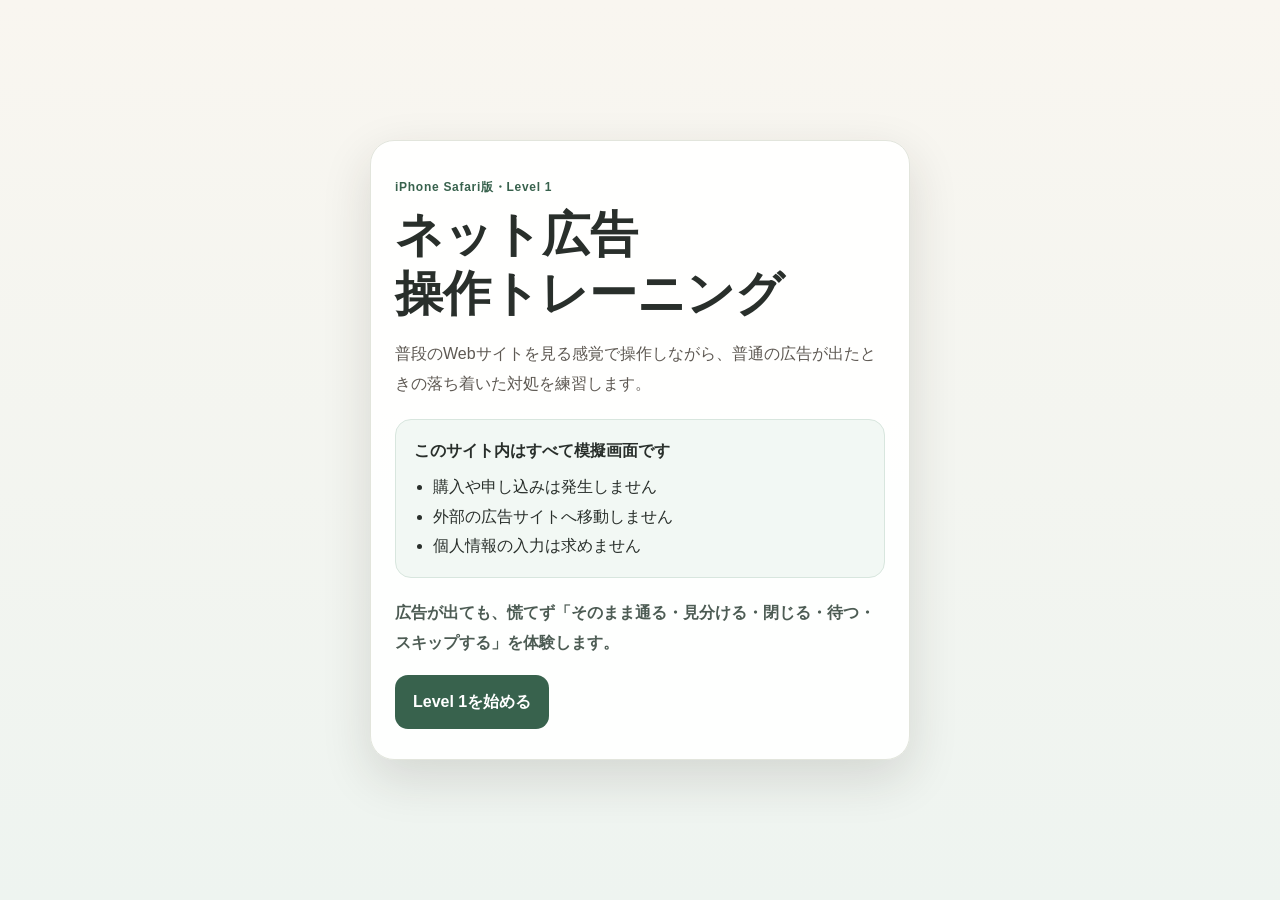
==== commit c7f2eb5d: "Add files via upload" ====
--- a/index.html
+++ b/index.html
@@ -4,7 +4,7 @@
   <meta charset="UTF-8">
   <meta name="viewport" content="width=device-width, initial-scale=1, viewport-fit=cover">
   <meta name="theme-color" content="#f6f3ed">
-  <title>Level 1｜ネット広告 操作トレーニング</title>
+  <title>鶏肉のトマト煮｜暮らしの台所帖・練習用</title>
   <link rel="stylesheet" href="style.css">
 </head>
 <body data-page="main">
@@ -38,24 +38,18 @@
       </div>
     </header>
 
+    <div class="exercise-context"><span>練習の目的</span><p id="instructionBox">いつものように記事を読み進めてください。</p></div>
     <div id="siteAView" class="article-wrap">
       <header class="site-header">
         <div class="site-brand-row">
-          <div class="site-menu-mark" aria-hidden="true">☰</div>
-          <div class="site-brand">
-            <span class="site-brand-main">暮らしの台所帖</span>
-            <span class="site-brand-sub">毎日のごはんと小さな工夫</span>
-          </div>
-          <div class="site-search-mark" aria-hidden="true">⌕</div>
+          <a class="site-brand" href="#siteAView"><span class="site-brand-main">暮らしの台所帖</span><span class="site-brand-sub">毎日のごはんと小さな工夫</span></a>
+          <details class="publisher-menu"><summary>メニュー</summary><nav aria-label="メニュー"><a href="#siteAView">この記事</a><a href="#siteMeals" data-topic="siteMeals">献立のヒント</a><a href="#siteTools" data-topic="siteTools">台所の道具</a><a href="#publisherAbout" data-topic="publisherAbout">このサイトについて</a></nav></details>
         </div>
-        <nav class="site-nav" aria-label="サイトカテゴリ">
-          <span>レシピ</span><span>献立</span><span>時短</span><span>節約</span><span>暮らし</span>
-        </nav>
+        <nav class="site-nav" aria-label="サイトカテゴリ"><a href="#siteAView">レシピ</a><a href="#siteMeals" data-topic="siteMeals">献立</a><a href="#siteTools" data-topic="siteTools">台所の道具</a><a href="#siteLife" data-topic="siteLife">暮らし</a></nav>
       </header>
-
-      <div id="instructionBox" class="instruction">いつものように記事を読み進めてください。</div>
-
-      <article id="recipeArticle" class="recipe-article">
+      <div class="publication-layout">
+      <article id="recipeArticle" class="recipe-article lesson1-reading">
+        <div id="recipeContent">
         <div class="breadcrumbs">ホーム <span>›</span> レシピ <span>›</span> 主菜</div>
         <div class="article-tags"><span>主菜</span><span>フライパン</span><span>25分以内</span></div>
         <h1 class="article-title">フライパンひとつで簡単！<br>鶏肉のトマト煮</h1>
@@ -69,9 +63,10 @@
           <img src="assets/chicken-tomato-stew.webp" alt="鶏肉と玉ねぎをトマトソースで煮込んだ料理" width="1200" height="800" decoding="async">
           <figcaption>鶏肉とトマトをじっくり煮込んだ、やさしい味わいの一皿。</figcaption>
         </figure>
-        <div class="article-lead-box"><strong>このレシピのポイント</strong><p>鶏肉に焼き色をつけてから煮込むと、香ばしさが加わります。トマトの酸味が気になるときは、仕上げに砂糖をほんの少し加えるのがコツです。</p></div>
-
-        <section class="recipe-section ingredient-section">
+        <div id="recipePoints" class="article-lead-box"><strong>このレシピのポイント</strong><p>鶏肉に焼き色をつけてから煮込むと、香ばしさが加わります。トマトの酸味が気になるときは、仕上げに砂糖をほんの少し加えるのがコツです。</p></div>
+
+        <nav class="article-index" aria-label="この記事の目次"><span>この記事の内容</span><a href="#recipeIngredients">材料</a><a href="#recipeSteps">作り方</a></nav>
+        <section id="recipeIngredients" class="recipe-section ingredient-section">
           <div class="section-heading-row"><h2>材料</h2><span>2〜3人分</span></div>
           <dl class="ingredient-list">
             <div><dt>鶏もも肉</dt><dd>1枚（約300g）</dd></div><div><dt>玉ねぎ</dt><dd>1/2個</dd></div>
@@ -80,7 +75,7 @@
           </dl>
         </section>
 
-        <section class="recipe-section">
+        <section id="recipeSteps" class="recipe-section">
           <div class="section-heading-row"><h2>作り方</h2><span>全4工程</span></div>
           <ol class="steps">
             <li><span>1</span><div><strong>下ごしらえをする</strong><p>鶏肉を食べやすい大きさに切り、玉ねぎを薄切りにします。</p></div></li>
@@ -89,38 +84,49 @@
         </section>
 
         <!-- L1-1: 記事内広告。内部名は広告ブロッカーに引っかかりにくい中立名にしている -->
-        <section id="lesson1Card" class="inline-card" aria-label="広告">
-          <span class="tiny-mark">広告</span>
-          <div class="inline-card-body">
-            <div class="inline-card-icon" aria-hidden="true">🥣</div>
-            <div><strong>毎日の保存を、もっとすっきり</strong><p>重ねやすい保存容器で冷蔵庫を整えよう。</p></div>
-          </div>
-          <button class="inline-card-button" type="button" data-lesson1-hit>商品を見る</button>
-        </section>
-
-        <section id="lesson1Goal" class="recipe-section">
+        <button id="lesson1Card" class="inline-card" type="button" data-lesson1-hit aria-labelledby="lesson1Label lesson1Copy lesson1Action">
+          <span class="inline-card-topline"><span id="lesson1Label" class="inline-card-label">広告</span><span class="inline-card-category">キッチン用品特集</span></span>
+          <img class="inline-card-photo" src="assets/kitchen-storage.webp" alt="調味料や調理道具をひとまとめにできるキッチン収納ラック" width="1000" height="600" decoding="async">
+          <span class="inline-card-body">
+            <strong id="lesson1Copy">毎日の料理を、<br>もう少しラクに。</strong>
+            <span class="inline-card-description">よく使う道具が、さっと手に届く。<br>使いやすいキッチン収納をチェック。</span>
+            <span id="lesson1Action" class="inline-card-button">詳しく見る <span aria-hidden="true">→</span></span>
+          </span>
+        </button>
+
+        <section id="lesson1Goal" class="recipe-section lesson1-continuation" aria-labelledby="lesson1RecipeHeading">
+          <h2 id="lesson1RecipeHeading">鶏肉のトマト煮｜作り方の続き</h2>
           <ol class="steps" start="3">
             <li><span>3</span><div><strong>トマトと一緒に煮込む</strong><p>玉ねぎとトマトを加え、弱めの中火で10〜15分ほど煮込みます。</p></div></li>
-            <li><span>4</span><div><strong>味を整える</strong><p>コンソメ、塩、こしょうで味を整えたら完成です。</p></div></li>
           </ol>
-        </section>
-
+          <p>ときどき底からやさしく混ぜ、焦げつかないようにします。水分が少なくなったら、水を少しずつ足してください。</p>
+          <p>鶏肉の中心まで十分に火が通ったら、仕上げの味つけに進みます。</p>
+          <button id="lesson1ContinueButton" class="article-button" type="button" aria-controls="lesson1Finish" aria-expanded="false">次の手順を見る <span aria-hidden="true">→</span></button>
+          <div id="lesson1Finish" class="is-hidden" tabindex="-1">
+            <ol class="steps" start="4">
+              <li><span>4</span><div><strong>味を整える</strong><p>コンソメ、塩、こしょうで味を整えたら完成です。</p></div></li>
+            </ol>
+            <p>器に盛りつけ、お好みでパセリを散らします。パンにもごはんにも合う一皿です。</p>
+          </div>
+        </section>
+
+        </div>
         <!-- L1-2 -->
         <section id="lesson2Section" class="related-reading is-hidden">
           <div class="article-divider"></div>
           <p class="related-label">あわせて読みたい</p>
-          <h2 class="small-section-title">次に読みたい記事を1つ選んでください。</h2>
+          <h2 class="small-section-title">こちらの記事もおすすめです</h2>
           <div class="choice-list">
             <button class="story-choice" type="button" data-story="stew" data-normal-story>
               <img src="assets/stew-cooking-tips.webp" alt="" width="640" height="640" loading="lazy" decoding="async">
               <span><small>料理の基本</small><strong>煮込み料理をおいしく仕上げる3つのコツ</strong><em>火加減や水分調整のポイント。</em></span>
             </button>
             <button class="story-choice" type="button" data-promo-story>
-              <div class="choice-placeholder" aria-hidden="true">時短</div>
+              <img src="assets/kitchen-storage.webp" alt="キッチン収納のアイテム" width="1000" height="600" loading="lazy" decoding="async">
               <span><small>PR</small><strong>毎日の料理をもっと手軽に</strong><em>忙しい日にうれしいキッチンアイテム特集。</em></span>
             </button>
             <button class="story-choice" type="button" data-story="prep" data-normal-story>
-              <div class="choice-placeholder warm" aria-hidden="true">作り置き</div>
+              <img src="assets/chicken-tomato-stew.webp" alt="作り置きできる煮込み料理" width="1200" height="800" loading="lazy" decoding="async">
               <span><small>暮らし</small><strong>忙しい日の作り置きアイデア</strong><em>無理なく続ける小さな工夫。</em></span>
             </button>
           </div>
@@ -130,17 +136,23 @@
         <section id="lesson3Section" class="recipe-section is-hidden">
           <div class="article-divider"></div>
           <div class="breadcrumbs">ホーム <span>›</span> 読みもの <span>›</span> 料理のコツ</div>
-          <h2 id="storyTitle" class="article-subtitle">煮込み料理をおいしく仕上げる3つのコツ</h2>
+          <p class="article-kicker">料理と暮らしの読みもの</p>
+          <h1 id="storyTitle" class="article-subtitle">煮込み料理をおいしく仕上げる3つのコツ</h1>
           <p id="storyLead" class="article-deck">ちょっとした火加減と水分調整で、いつもの煮込み料理がぐっと作りやすくなります。</p>
+          <p class="editorial-meta">暮らしの台所帖 編集部 <span>2026.09.28</span></p>
+          <figure class="story-photo"><img id="storyPhoto" src="assets/stew-cooking-tips.webp" alt="鍋で煮込み料理を作る様子" width="640" height="640" loading="lazy"><figcaption id="storyCaption">火加減と水分を見ながら、少しずつ味を整えます。</figcaption></figure>
           <div class="tip-stack">
-            <div><strong>1　最初に香ばしさをつける</strong><p>肉や野菜を軽く焼いてから煮込むと、味に奥行きが出ます。</p></div>
-            <div><strong>2　ふたの開け閉めで水分を調整</strong><p>煮詰まりすぎたら少量の水を足し、ゆるいときはふたを外して調整します。</p></div>
-            <div><strong>3　最後に味を整える</strong><p>塩味や酸味は煮込み終わりに確認すると、調整しやすくなります。</p></div>
+            <div><strong id="storyTip1Title">1　最初に香ばしさをつける</strong><p id="storyTip1Text">肉や野菜を軽く焼いてから煮込むと、味に奥行きが出ます。</p></div>
+            <div><strong id="storyTip2Title">2　ふたの開け閉めで水分を調整</strong><p id="storyTip2Text">煮詰まりすぎたら少量の水を足し、ゆるいときはふたを外して調整します。</p></div>
+            <div><strong id="storyTip3Title">3　最後に味を整える</strong><p id="storyTip3Text">塩味や酸味は煮込み終わりに確認すると、調整しやすくなります。</p></div>
           </div>
-          <div id="lesson3Goal" class="read-marker"><strong>ここまで読めました。</strong><span>下にも記事が続きます。</span></div>
-          <button id="openLesson4Button" class="article-button is-hidden" type="button">もう1本、記事を読む</button>
-        </section>
-
+          <p id="lesson3Goal" class="article-closing">少しずつ、自分の台所に合ったやり方を見つけてみてください。続きでは、仕上げのひと工夫をご紹介します。</p>
+          <button id="lesson3ContinueButton" class="article-button" type="button">この記事の続きを読む <span aria-hidden="true">→</span></button>
+          <div id="lesson3Finish" class="is-hidden"><h2>毎日の料理に、ひと工夫</h2><p>一度に全部を変える必要はありません。まずは、今日の料理で試しやすいことから取り入れてみましょう。</p></div>
+          <button id="openLesson4Button" class="article-button is-hidden" type="button">味つけの基本の記事を読む</button>
+        </section>
+
+        <section id="lesson4Article" class="recipe-section is-hidden"><p class="article-kicker">料理の基本</p><h2>味つけの基本｜少しずつ、最後に整える</h2><p>煮込み料理は、火にかけている間に水分が減って味が変わります。仕上げに一度味をみて、塩やこしょうを少しずつ加えると調整しやすくなります。</p><p>ひと口みたら、よく混ぜてからもう一度。急いで調味料を加えすぎないことが、いつもの味に近づける小さなコツです。</p></section>
         <!-- L1-4後 -->
         <section id="siteATransition" class="transition-card is-hidden">
           <span>暮らしの台所帖での練習はここまで</span>
@@ -149,12 +161,19 @@
           <a id="goSiteBButton" class="primary-button link-button" href="outing.html">週末のおでかけ記事を見る</a>
         </section>
 
+        <section id="siteTopics" class="publisher-topics" aria-label="台所の読みもの"><h2>台所の小さな読みもの</h2>
+          <details id="siteMeals"><summary>献立のヒント</summary><p>主菜を決めたら、冷蔵庫の野菜で小さな副菜を一品。トマト煮の日は、葉もののサラダや温野菜を添えると準備をまとめやすくなります。</p></details>
+          <details id="siteTools"><summary>台所の道具</summary><p>使う頻度の高い道具は、取り出しやすい場所へ。調理台に置くものを少し減らすだけでも、下ごしらえのスペースが作れます。</p></details>
+          <details id="siteLife"><summary>暮らしの工夫</summary><p>夕食の準備を始める前に、今日使う材料と器を出しておきます。片づけも一度に済ませようとせず、料理の合間に少しずつ進めましょう。</p></details>
+        </section>
         <footer class="site-footer">
           <strong>暮らしの台所帖</strong><p>毎日のごはんと暮らしを、少しだけラクに。</p>
-          <div class="footer-links"><span>運営情報</span><span>お問い合わせ</span><span>利用について</span></div>
+          <details id="publisherAbout"><summary>このサイトについて</summary><p>料理と暮らしの記事を読むための、トレーニング用の架空メディアです。商品案内・記事・編集部名は教材内の設定であり、購入や外部への送信は行いません。</p></details>
           <small>※「暮らしの台所帖」は本トレーニング用の架空サイトです。</small>
         </footer>
       </article>
+      <aside class="publisher-sidebar" aria-label="編集部から"><p class="sidebar-kicker">FROM THE EDITOR</p><h2>今日の台所から。</h2><p>手をかける日も、手を抜く日も。毎日の食卓に取り入れやすい、小さな工夫をお届けします。</p><a href="#siteMeals" data-topic="siteMeals">今夜の献立を考える <span aria-hidden="true">→</span></a><a href="#siteLife" data-topic="siteLife">暮らしの工夫を読む <span aria-hidden="true">→</span></a><p class="sidebar-note">KITCHEN JOURNAL<br>2026 AUTUMN</p></aside>
+      </div>
     </div>
   </main>
 
--- a/style.css
+++ b/style.css
@@ -10,7 +10,32 @@
 .training-header{position:sticky;top:0;z-index:45;display:flex;justify-content:space-between;gap:12px;align-items:center;padding:max(10px,env(safe-area-inset-top)) 14px 10px;background:rgba(255,255,255,.94);border-bottom:1px solid var(--line);backdrop-filter:blur(12px)}.training-progress{display:flex;flex-direction:column}.training-label{font-size:10px;color:#76706a}.training-progress strong{font-size:13px}.header-tools{display:flex;align-items:center;gap:8px}.status-pill{padding:5px 9px;border-radius:999px;background:#f0f3f1;color:#607068;font-size:10px;font-weight:800}.teacher-reset-button{min-height:34px;padding:4px 9px;border:1px solid #d7d7d7;border-radius:9px;background:#fff;color:#666;font-size:10px;font-weight:700}
 .article-wrap{width:min(100%,760px);margin:0 auto;background:var(--paper);min-height:100vh}.site-header{border-bottom:1px solid var(--line);background:#fff}.site-brand-row{display:grid;grid-template-columns:34px 1fr 34px;align-items:center;padding:15px 16px 10px}.site-menu-mark,.site-search-mark{text-align:center;color:#756f69}.site-brand{text-align:center}.site-brand-main{display:block;font-family:Georgia,"Yu Mincho",serif;font-size:21px;letter-spacing:.08em}.site-brand-sub{display:block;margin-top:1px;color:#817b75;font-size:9px}.site-nav{display:flex;gap:20px;overflow:auto;padding:7px 15px 10px;color:#655f58;font-size:11px;border-top:1px solid #f3eee8}.instruction{margin:14px 16px 0;padding:10px 12px;border-left:4px solid var(--accent);background:#f2f7f4;color:#4f5e56;font-size:13px;font-weight:700}.instruction.teal{border-left-color:var(--teal);background:var(--teal-soft);color:#426463}
 .recipe-article{padding:22px 18px 42px}.breadcrumbs{color:#9a9188;font-size:10px}.breadcrumbs span{padding:0 5px}.article-tags{display:flex;gap:6px;margin-top:13px}.article-tags span,.outing-category{padding:4px 8px;border-radius:999px;background:#f1eee9;color:#6f665e;font-size:10px;font-weight:700}.article-title{margin:12px 0 9px;font-size:clamp(30px,7.7vw,42px);line-height:1.3;letter-spacing:-.02em}.article-subtitle{margin:12px 0 8px;font-size:28px;line-height:1.4}.small-section-title{margin:5px 0 14px;font-size:20px}.article-deck{margin:0;color:#5f5953;font-size:14px}.author-row{display:flex;gap:10px;align-items:center;margin:18px 0}.author-avatar{display:grid;place-items:center;width:38px;height:38px;border-radius:50%;background:#ece4d7;color:#67594d;font-family:serif;font-weight:900}.author-copy{display:flex;flex-direction:column}.author-copy strong{font-size:12px}.author-copy span{color:#8f877f;font-size:9px}.article-utilities{display:flex;gap:6px;flex-wrap:wrap;margin-bottom:15px}.article-utilities span{padding:5px 8px;border:1px solid #e7e1da;border-radius:8px;background:#fff;font-size:10px}.hero-photo{margin:0 -18px 16px}.hero-photo img{display:block;width:100%;height:auto}.hero-photo figcaption{padding:6px 18px 0;color:#999087;font-size:9px}.article-lead-box{margin:18px 0;padding:15px;border-radius:14px;background:#f7f3ed;border:1px solid #ebe3d9}.article-lead-box p{margin:6px 0 0}.recipe-section{margin-top:27px}.section-heading-row{display:flex;align-items:end;justify-content:space-between;border-bottom:2px solid #393430;padding-bottom:6px}.section-heading-row h2{margin:0;font-size:23px}.section-heading-row span{color:#8a827a;font-size:10px}.ingredient-list{margin:0}.ingredient-list div{display:flex;justify-content:space-between;gap:14px;padding:10px 2px;border-bottom:1px solid #eee8e1}.ingredient-list dt,.ingredient-list dd{margin:0;font-size:13px}.ingredient-list dd{color:#716960}.steps{list-style:none;margin:14px 0 0;padding:0;display:grid;gap:14px}.steps li{display:grid;grid-template-columns:34px 1fr;gap:10px}.steps li>span{display:grid;place-items:center;width:32px;height:32px;border-radius:50%;background:#665e56;color:#fff;font-weight:800}.steps strong{font-size:14px}.steps p{margin:4px 0 0;color:#665f59;font-size:13px}.article-divider{height:1px;background:var(--line);margin:30px 0}.article-button,.outing-link-button{display:block;width:100%;min-height:50px;margin-top:20px;padding:12px 16px;border:0;border-radius:12px;color:#fff;background:var(--accent);font-weight:800}.site-footer{margin:38px -18px -42px;padding:28px 18px;text-align:center;background:#f2eee8;color:#7f7770}.site-footer strong{color:#49443f;font-family:Georgia,"Yu Mincho",serif;letter-spacing:.06em}.site-footer p{margin:5px 0 12px;font-size:11px}.footer-links{display:flex;justify-content:center;gap:14px;font-size:10px}.site-footer small{display:block;margin-top:15px;color:#918981;font-size:9px}
-/* L1-1 */.inline-card{margin:28px 0 26px;padding:11px;border:1px solid #d9d9d9;border-radius:13px;background:#fff;box-shadow:0 5px 18px rgba(0,0,0,.05)}.tiny-mark{display:inline-block;padding:2px 6px;border-radius:4px;background:#f0f0f0;color:#737373;font-size:9px;font-weight:800}.inline-card-body{display:grid;grid-template-columns:56px 1fr;gap:11px;align-items:center;margin:8px 0}.inline-card-icon{display:grid;place-items:center;height:56px;border-radius:11px;background:#e9efe9;font-size:28px}.inline-card-body strong{display:block;font-size:14px}.inline-card-body p{margin:2px 0;color:#777;font-size:11px}.inline-card-button{width:100%;min-height:42px;border:1px solid #d7ddd9;border-radius:9px;background:#f7faf8;color:#4e675b;font-weight:800}
+/* L1-1: 写真は既存素材をそのまま使用。内部名は中立名を維持。 */
+.tiny-mark{display:inline-block;padding:2px 6px;border-radius:4px;background:#f0f0f0;color:#737373;font-size:9px;font-weight:800}
+.inline-card{display:block;width:100%;margin:30px 0 32px;padding:0;border:1px solid #d6cec2;border-radius:12px;background:#fff;color:var(--ink);text-align:left;overflow:hidden;box-shadow:0 4px 16px rgba(57,44,29,.06)}
+.inline-card-topline{display:flex;flex-wrap:wrap;align-items:center;gap:10px;padding:12px 16px;background:#fff}
+.inline-card-label{display:inline-block;padding:2px 9px;border:1px solid #c9c5bf;border-radius:4px;background:#f5f4f1;color:#49443f;font-size:16px;font-weight:700}
+.inline-card-category{color:#685d51;font-size:14px}
+.inline-card-photo{display:block;width:100%;height:auto;aspect-ratio:5/3;object-fit:cover}
+.inline-card-body{display:block;padding:20px;background:#f6f1e8}
+.inline-card-body strong{display:block;font-size:clamp(25px,6.5vw,32px);line-height:1.4;letter-spacing:.02em}
+.inline-card-description{display:block;margin-top:10px;color:#615548;font-size:16px;line-height:1.75}
+.inline-card-button{display:flex;align-items:center;justify-content:center;gap:20px;width:100%;min-height:52px;margin-top:18px;padding:12px 16px;border-radius:8px;background:#855335;color:#fff;font-size:18px;font-weight:700}
+.inline-card:active .inline-card-button{background:#684029}
+.inline-card:focus-visible,#lesson1ContinueButton:focus-visible{outline:3px solid #315f8b;outline-offset:4px}
+.lesson1-reading>.article-deck,.lesson1-reading>.recipe-section .steps strong,.lesson1-reading>.recipe-section .steps p,.lesson1-reading>.ingredient-section dt,.lesson1-reading>.ingredient-section dd{font-size:16px}
+body[data-page="main"] #instructionBox{font-size:16px}
+.lesson1-continuation{border-top:1px solid var(--line);padding-top:22px}
+.lesson1-continuation h2{margin:0 0 18px;font-size:21px;line-height:1.5}
+.lesson1-continuation>p,.lesson1-continuation #lesson1Finish>p{font-size:16px;color:#665f59;line-height:1.85}
+#lesson1ContinueButton{min-height:52px;font-size:18px}
+#lesson1Finish{scroll-margin-top:90px}
+#lesson1Finish:focus-visible{outline:2px solid var(--accent);outline-offset:6px}
+.lesson1-feedback .feedback-card{max-height:calc(100vh - 32px);max-height:calc(100dvh - max(14px,env(safe-area-inset-top)) - max(14px,env(safe-area-inset-bottom)));overflow-y:auto;overscroll-behavior:contain;padding:24px 20px;font-size:17px}
+.lesson1-feedback .feedback-card h2{font-size:25px;line-height:1.5;overflow-wrap:anywhere}
+.lesson1-feedback .lesson-box p:first-child{margin-top:0}
+.lesson1-feedback .primary-button{width:100%;min-height:52px;font-size:18px}
+@media(prefers-reduced-motion:reduce){#lesson1Finish{scroll-behavior:auto}}
 /* L1-2 */.related-reading{margin-top:26px}.related-label{margin:0;color:#8b7561;font-size:11px;font-weight:900;letter-spacing:.04em}.choice-list{display:grid;gap:10px}.story-choice{display:grid;grid-template-columns:94px 1fr;gap:12px;align-items:center;width:100%;padding:10px;border:1px solid #e4ddd6;border-radius:13px;background:#fff;text-align:left}.story-choice img,.choice-placeholder{width:94px;height:88px;border-radius:9px;object-fit:cover}.choice-placeholder{display:grid;place-items:center;background:linear-gradient(135deg,#e7efe8,#c8d9cd);color:#556b5c;font-size:12px;font-weight:900}.choice-placeholder.warm{background:linear-gradient(135deg,#f2e9dc,#ded0bc);color:#796a56}.story-choice span{display:block}.story-choice small{display:block;color:#8f8479;font-size:9px;font-style:normal}.story-choice strong{display:block;margin:2px 0;font-size:13px;line-height:1.4}.story-choice em{display:block;color:#7b746d;font-size:10px;font-style:normal;line-height:1.45}.tip-stack{display:grid;gap:11px;margin-top:18px}.tip-stack div{padding:14px;border:1px solid #e7e1da;border-radius:12px;background:#fff}.tip-stack p{margin:5px 0 0;color:#6f675f;font-size:13px}.read-marker{margin:28px 0 12px;padding:18px;text-align:center;border-radius:14px;background:#f5f8f6;border:1px solid #dde8e2}.read-marker strong,.read-marker span{display:block}.read-marker span{margin-top:3px;color:#768079;font-size:11px}
 /* L1-3 */.bottom-panel{position:fixed;left:0;right:0;bottom:0;z-index:70;display:grid;grid-template-columns:1fr auto;align-items:center;gap:8px;padding:8px max(10px,env(safe-area-inset-right)) max(8px,env(safe-area-inset-bottom)) max(10px,env(safe-area-inset-left));background:#fff;border-top:1px solid #ddd;box-shadow:0 -7px 24px rgba(0,0,0,.12)}.bottom-panel-close{position:absolute;right:6px;top:-19px;width:44px;height:44px;border:1px solid #ddd;border-radius:50%;background:#fff;color:#555;font-size:23px;box-shadow:0 2px 8px rgba(0,0,0,.12)}.bottom-panel-body{padding:3px 8px;border:0;background:transparent;text-align:left}.bottom-panel-body .tiny-mark{margin-right:5px}.bottom-panel-body strong{display:block;font-size:12px}.bottom-panel-body small{display:block;color:#777;font-size:9px}.bottom-panel-action{min-width:90px;min-height:44px;margin-right:38px;border:0;border-radius:9px;background:#5c7567;color:#fff;font-size:11px;font-weight:800}.has-bottom-panel{padding-bottom:92px}
 /* L1-4 */.overlay{position:fixed;inset:0;z-index:100;display:grid;place-items:center;padding:max(14px,env(safe-area-inset-top)) 14px max(14px,env(safe-area-inset-bottom));background:rgba(16,16,16,.7)}.scenario-panel{position:relative;width:min(100%,440px);overflow:hidden;border-radius:17px;background:#fff;box-shadow:0 24px 70px rgba(0,0,0,.35)}.scenario-dismiss{position:absolute;z-index:3;top:5px;right:5px;display:grid;width:48px;height:48px;place-items:center;padding:0;border:0;border-radius:50%;color:#333;background:rgba(255,255,255,.96);box-shadow:0 2px 9px rgba(0,0,0,.18);font-size:25px;line-height:1}.training-choice{display:block;width:100%;padding:0;border:0;color:inherit;background:transparent;text-align:left}.scenario-media{position:relative}.scenario-label{position:absolute;left:12px;top:10px;z-index:2;padding:2px 7px;border-radius:4px;color:#fff;background:rgba(0,0,0,.58);font-size:10px;font-weight:800}.scenario-product-photo{display:block;width:100%;height:205px;object-fit:cover;object-position:62% 48%;background:#eee8df}.scenario-copy{padding:20px 24px 7px;text-align:center}.scenario-copy small{color:#806852;font-size:11px;font-weight:800}.scenario-copy h2{margin:6px 0 7px;font-size:28px;line-height:1.28}.scenario-copy p{margin:0 auto;max-width:340px;color:#655f58;font-size:13px}.scenario-action{width:calc(100% - 44px);min-height:50px;margin:18px 22px 12px;padding:12px;border-radius:10px;color:#fff;background:#a96743;font-weight:800;text-align:center}.scenario-sponsor{margin:0 0 14px;color:#aaa39c;font-size:9px;text-align:center}.transition-card{margin:30px 0;padding:22px 18px;border-radius:18px;background:#eef5f1;border:1px solid #d7e5dd;text-align:center}.transition-card>span{color:#668071;font-size:11px;font-weight:900}.transition-card h2{margin:6px 0;font-size:23px}.transition-card p{color:#627068}.transition-card .primary-button{margin-top:8px;width:100%}
@@ -22,3 +47,21 @@
 @media(min-width:700px){.hero-photo{margin-left:0;margin-right:0;border-radius:18px;overflow:hidden}.site-nav{justify-content:center}.summary-grid.two-col{grid-template-columns:1fr 1fr}.campaign-image-button img{height:55vh}.video-stage{width:min(100%,760px);margin:0 auto}.full-screen-layer{display:grid;place-items:center}.full-screen-campaign{width:min(100%,620px)}}
 @media(max-width:520px){.scenario-product-photo{height:190px}.scenario-copy{padding-left:20px;padding-right:20px}.scenario-copy h2{font-size:27px}.campaign-copy h2{font-size:31px}.video-copy h2{font-size:29px}}
 @media(max-height:700px) and (max-width:520px){.scenario-product-photo{height:160px}.scenario-copy{padding-top:13px}.scenario-copy h2{font-size:23px}.scenario-action{margin-top:12px;min-height:45px}.campaign-image-button img{height:48vh}.campaign-copy{padding-top:14px}.campaign-copy h2{font-size:27px}.campaign-copy p{font-size:12px}.campaign-copy button{min-height:46px;margin-top:12px}.video-copy{bottom:max(28px,calc(env(safe-area-inset-bottom) + 18px))}.video-copy h2{font-size:26px}.skip-button{bottom:max(116px,calc(env(safe-area-inset-bottom) + 106px))}}
+
+/* Editorial refinement: local content, readable type and ordinary navigation. */
+:root{--paper:#fff;--ink:#292f2b;--muted:#666b65;--line:#e2e5dc;--accent:#38624d;--teal:#345e64}
+html{scroll-padding-top:90px}body{font-size:16px;line-height:1.85;background:#f5f5ef}button,a,summary{-webkit-tap-highlight-color:rgba(60,90,70,.15)}button{cursor:pointer}a{color:inherit;text-decoration:none}a:focus-visible,button:focus-visible,summary:focus-visible{outline:3px solid #315f8b;outline-offset:4px}img{max-width:100%}.is-hidden{display:none!important}
+.training-header{padding:10px 20px;background:#fff;border-bottom:1px solid #dce2e3;gap:12px}.training-label{font-size:12px;color:#64716e}.training-progress strong{font-size:16px}.status-pill{font-size:12px;background:#edf3f1;color:#46605a}.teacher-reset-button{min-height:44px;font-size:13px}
+.exercise-context{display:flex;align-items:baseline;gap:16px;width:min(100%,1100px);margin:0 auto;padding:16px 24px;color:#3c5452;background:#edf3f1;border-bottom:1px solid #d7e4dd}.exercise-context>span{flex:none;font-size:12px;font-weight:700;letter-spacing:.04em}.exercise-context p{margin:0;font-size:16px}
+.article-wrap{width:min(100%,1100px);background:#fff}.site-header{background:#fff;border-bottom:1px solid #e1e3db}.site-brand-row{display:flex;justify-content:space-between;align-items:center;padding:24px 24px 20px;gap:16px}.site-brand-main{font-family:Georgia,"Yu Mincho","Hiragino Mincho ProN",serif;font-size:28px;letter-spacing:.1em;color:#314537}.site-brand-sub{font-size:12px;letter-spacing:.05em;color:#777b70}.publisher-menu{position:relative;flex:none;font-size:13px}.publisher-menu>summary{display:flex;align-items:center;gap:8px;min-height:44px;padding:8px 12px;border:1px solid #dce0d5;cursor:pointer;list-style:none;background:#fff}.publisher-menu>summary::-webkit-details-marker{display:none}.publisher-menu>summary:before{content:'☰';font-size:18px}.publisher-menu[open]>nav{position:absolute;top:100%;right:0;z-index:80;display:grid!important;width:220px;gap:0!important;padding:8px!important;border:1px solid #dce0d5;background:#fff;box-shadow:0 8px 25px #0002}.publisher-menu nav a{display:block;min-height:48px;padding:9px 12px;white-space:normal;color:#38483e}.publisher-menu nav a:hover{background:#f1f4ed}
+.site-nav{justify-content:center;gap:0;padding:0 16px;background:#f6f7f1;border-top:1px solid #e6e8de;font-size:14px}.site-nav a{display:flex;align-items:center;justify-content:center;min-height:48px;padding:8px 24px;border-right:1px solid #e1e5d8}.site-nav a:last-child{border:0}.site-nav a:hover{background:#e9efdf}.publication-layout{display:grid;grid-template-columns:minmax(0,1fr)}.recipe-article{padding:26px 22px 42px;min-width:0}.breadcrumbs{margin-bottom:20px;font-size:12px;color:#747b71;line-height:1.6}.article-tags{gap:8px}.article-tags span{font-size:12px;padding:4px 10px;background:#f2f4eb;border-radius:2px}.article-title{font-size:clamp(29px,6.8vw,40px);line-height:1.5;letter-spacing:.025em;margin:14px 0 16px}.article-deck{font-size:16px;line-height:1.95;color:#5b645c}.author-row{padding:16px 0 20px;border-bottom:1px solid #e5e8de;margin:10px 0 18px}.author-copy strong{font-size:13px}.author-copy span{font-size:12px}.author-avatar{background:#e9edde;color:#4c6047}.article-utilities{gap:8px;margin:18px 0}.article-utilities span{font-size:12px;border-radius:2px;background:#fafbf7}.hero-photo{margin:0 -22px 20px}.hero-photo figcaption{font-size:12px;padding:10px 22px;color:#72786e}.article-lead-box{background:#f5f7ef;border-radius:3px;border:0;border-left:3px solid #a5b58a;padding:18px;line-height:1.9}.article-lead-box>strong{font-size:16px}.article-index{display:flex;flex-wrap:wrap;align-items:center;gap:10px;padding:12px 0;border-block:1px solid #e4e7dc;margin:28px 0}.article-index span{font-size:13px;color:#777d70;margin-right:auto}.article-index a{display:flex;align-items:center;min-height:44px;padding:6px 14px;background:#f3f5ec;font-size:14px}.section-heading-row{border-color:#56684f}.section-heading-row span{font-size:13px}.ingredient-list dt,.ingredient-list dd,.steps strong,.steps p{font-size:16px!important}.ingredient-list div{padding:12px 0}.steps{gap:24px}.steps li{grid-template-columns:32px minmax(0,1fr);gap:12px}.steps li>span{background:#5a7053}.steps p{line-height:1.9}.recipe-section{margin-top:32px}.lesson1-continuation{margin-top:36px}.lesson1-continuation h2{font-size:23px}.article-button{max-width:440px;margin:24px auto 0;border-radius:3px;font-size:17px;background:#41634b;min-height:52px}.inline-card{border-radius:3px;box-shadow:none;margin:36px auto;width:100%;max-width:560px;border-color:#d9d4c7}.inline-card-body{background:#f6f1e8}.inline-card-topline{padding:10px 16px}.inline-card-button{border-radius:3px}.related-label{font-size:13px;color:#6c765e}.small-section-title{font-size:23px}.choice-list{gap:0;border-top:1px solid #e1e5dc}.story-choice{border-radius:0;border-width:0 0 1px;padding:20px 0;grid-template-columns:108px minmax(0,1fr);gap:16px}.story-choice img{width:108px;height:96px;border-radius:2px}.story-choice small{font-size:14px;color:#697257}.story-choice strong{font-size:17px;line-height:1.65;margin:4px 0}.story-choice em{font-size:14px;line-height:1.6;color:#687064}.story-choice:hover{background:#f8faf5}.article-kicker{font-size:12px;font-weight:700;letter-spacing:.08em;color:#69815d;margin:0}.article-subtitle{font-size:30px;line-height:1.6}.editorial-meta{font-size:12px;color:#727f76;border-block:1px solid #e2e8df;padding:12px 0}.editorial-meta span{margin-left:14px}.story-photo{margin:26px 0}.story-photo img{display:block;width:100%;max-height:340px;object-fit:cover;border-radius:2px}.story-photo figcaption{font-size:12px;color:#747d71;margin-top:8px}.tip-stack{gap:0}.tip-stack div{padding:24px 0;border:0;border-bottom:1px solid #e5e8df;border-radius:0}.tip-stack strong{font-size:19px;line-height:1.7}.tip-stack p{font-size:16px;line-height:1.95;margin-top:8px}.article-closing{font-size:16px;color:#5b685a;margin:24px 0}.publisher-topics{border-top:1px solid #dbe2d4;padding-top:24px;margin-top:42px}.publisher-topics h2{font-size:21px;margin:0 0 14px}.publisher-topics details{border-bottom:1px solid #e2e5dc;padding:8px 0;scroll-margin-top:100px}.publisher-topics summary{min-height:48px;padding:8px 0;cursor:pointer;font-weight:600;font-size:16px}.publisher-topics details p{font-size:16px;color:#5e665c;padding:0 10px}.site-footer{margin:36px -22px -42px;padding:28px 22px;background:#f4f5ed;text-align:left;border-top:1px solid #e2e6d9}.site-footer>strong{font-size:19px}.site-footer p{font-size:13px}.site-footer small{font-size:12px;line-height:1.8}.site-footer summary{min-height:44px;font-size:14px;cursor:pointer}.site-footer details p{font-size:14px}.publisher-sidebar{display:none}.transition-card{border-radius:4px;font-size:16px}.transition-card>span{font-size:13px}
+/* Reading and persistent explanations stay gentle on small screens. */
+.bottom-panel{grid-template-columns:minmax(0,1fr) auto;gap:4px;padding-top:12px;min-height:98px}.bottom-panel-body{min-width:0}.bottom-panel-body strong{font-size:15px;line-height:1.5}.bottom-panel-body small{font-size:12px;line-height:1.6}.tiny-mark{font-size:13px}.bottom-panel-action{min-width:82px;margin-right:24px;padding:8px;font-size:13px}.has-bottom-panel{padding-bottom:150px}.scenario-panel,.feedback-card{max-height:calc(100vh - 32px);max-height:calc(100dvh - 32px - env(safe-area-inset-top) - env(safe-area-inset-bottom));overflow-y:auto;overscroll-behavior:contain}.scenario-label{font-size:14px}.scenario-copy small{font-size:13px}.scenario-copy p{font-size:16px}.scenario-sponsor{font-size:12px}.feedback-card{font-size:17px}.feedback-card h2{font-size:26px;line-height:1.5}.lesson-box .caution{font-size:14px}.feedback-card .primary-button{width:100%;font-size:17px}.scenario-action{font-size:17px}
+/* Site B: a travel journal with a real article structure, no imitation photo boxes. */
+.outing-page{background:#f0f4f4}.outing-wrap{width:min(100%,940px);background:#fff}.outing-brand-row{display:flex;justify-content:space-between;gap:12px;padding:24px 22px}.outing-brand-row strong{font-size:25px;color:#304e53;letter-spacing:.05em}.outing-brand-row span{font-size:12px;color:#718486}.outing-categories{display:flex!important;justify-content:center!important;padding:0 12px!important;gap:0!important;background:#f3f7f7;font-size:14px!important}.outing-categories a{min-height:48px;padding:10px 20px;display:flex;align-items:center;color:#466970}.outing-categories a:hover{background:#e8f0f0}.outing-home,.outing-article{padding:28px 22px;max-width:780px;margin:auto}.outing-hero{border-radius:0;padding:30px 0 32px;background:none;border-bottom:2px solid #658b8e}.outing-hero>span{font-size:12px;letter-spacing:.1em;color:#698b91}.outing-hero h1{font-size:clamp(34px,8vw,48px);line-height:1.45;color:#304e53;margin:14px 0}.outing-hero p{font-size:16px;line-height:1.9;max-width:580px;color:#5a7074}.outing-list{gap:0;margin-top:4px}.outing-story-card{grid-template-columns:70px minmax(0,1fr);gap:18px;border-width:0 0 1px;border-radius:0;padding:26px 0;color:#304e53;border-color:#dbe6e7}.outing-story-card strong{font-size:20px;line-height:1.6;margin:5px 0 7px}.outing-story-card small{font-size:13px}.outing-story-card p{font-size:14px;line-height:1.8}.outing-story-card:hover{background:#f6faf9}.story-index{font-family:Georgia,serif;font-size:36px;line-height:1.4;color:#82a6aa;border-right:1px solid #dce7e8}.story-index span{display:block;font-family:inherit;font-size:11px;letter-spacing:.1em;color:#69898f}.outing-article>h1{font-size:clamp(30px,7vw,40px);line-height:1.55;color:#304e53}.outing-category{font-size:13px;color:#648389}.outing-facts span{font-size:13px;border-radius:3px}.route-guide{padding:24px;margin:28px 0;background:#f1f6f5;border-top:3px solid #638c85}.route-guide h2{font-size:23px;line-height:1.6;margin:8px 0 20px}.route-guide ol{margin:0;padding:0;list-style:none}.route-guide li{display:grid;grid-template-columns:58px minmax(0,1fr);gap:16px;padding:14px 0;border-top:1px solid #d7e2df}.route-guide li>span{font-size:15px;font-weight:600;color:#5d847d}.route-guide strong{font-size:16px}.route-guide li p{font-size:15px;color:#62746d;margin:4px 0}.route-note{font-size:13px;color:#687b73;line-height:1.85;margin:18px 0 0}.outing-copy-section h2{font-size:23px}.outing-copy-section p{font-size:16px;line-height:1.95}.outing-related{border-radius:3px;padding:24px;background:#f4f8f7}.outing-related>span{font-size:13px}.outing-related p{font-size:16px}.outing-link-button{border-radius:3px;font-size:17px;min-height:52px}.outing-topics{margin:24px auto 0;padding:28px 22px;max-width:780px}.outing-footer{margin:28px 0 0;padding:28px max(22px,calc((100% - 736px)/2));background:#eff5f4}.summary-card p,.completion-note{font-size:16px}.completion-kicker{font-size:14px}
+@media(min-width:960px){.publication-layout{grid-template-columns:minmax(0,740px) minmax(0,260px);gap:40px;padding:0 32px}.recipe-article{padding:32px 0 42px}.publisher-sidebar{display:block;padding-top:54px;color:#5f6b57}.publisher-sidebar h2{font-family:Georgia,"Yu Mincho",serif;font-size:25px;line-height:1.7}.publisher-sidebar p{font-size:14px;line-height:1.95}.sidebar-kicker{font-size:11px!important;letter-spacing:.13em}.publisher-sidebar a{display:block;padding:14px 0;border-top:1px solid #e1e5d9;font-size:14px;line-height:1.8}.sidebar-note{margin-top:36px!important;font-size:12px!important;letter-spacing:.1em;color:#8b9481}.hero-photo{margin-inline:0;border-radius:0}.hero-photo figcaption{padding-inline:0}.site-footer{margin-inline:0;padding:24px}.site-brand-row{padding:30px 32px}.site-nav{justify-content:flex-start;padding-left:32px}.article-title{font-size:40px}}
+@media(max-width:520px){.training-header{padding:8px 12px}.training-label{font-size:11px}.training-progress strong{font-size:14px}.header-tools{gap:6px}.teacher-reset-button{max-width:106px;padding:6px;font-size:12px}.exercise-context{display:block;padding:12px 20px}.exercise-context>span{display:block;margin-bottom:3px}.site-brand-row,.outing-brand-row{padding:20px 18px;gap:8px}.site-brand-main{font-size:24px;letter-spacing:.06em}.site-brand-sub{font-size:11px}.publisher-menu>summary{padding:6px 9px;font-size:12px}.site-nav{padding:0 6px}.site-nav a{padding:8px 13px;font-size:13px}.outing-brand-row strong{font-size:21px;letter-spacing:0}.outing-brand-row span{font-size:11px}.outing-categories a{font-size:13px;padding:10px 14px}.article-title br,.outing-article>h1 br{display:none}.article-subtitle{font-size:27px}.story-choice{grid-template-columns:90px minmax(0,1fr);gap:12px}.story-choice img{width:90px;height:94px}.story-choice strong{font-size:16px}.story-choice em{font-size:13px}.story-photo img{max-height:260px}.route-guide{padding:20px 16px}.route-guide h2{font-size:21px}.outing-story-card strong{font-size:18px}.outing-hero h1{font-size:38px}.bottom-panel-action{margin-right:16px;min-width:78px}.bottom-panel-body strong{font-size:14px}.bottom-panel-body small{font-size:12px}}
+@media(max-width:360px){.site-brand-main{font-size:21px}.outing-brand-row strong{font-size:19px}.site-brand-row,.outing-brand-row{padding-inline:14px}.publisher-menu>summary:before{display:none}.site-nav a{padding-inline:10px}.recipe-article,.outing-home,.outing-article{padding-inline:18px}.hero-photo{margin-inline:-18px}.story-choice{grid-template-columns:76px minmax(0,1fr);gap:10px}.story-choice img{width:76px;height:90px}.bottom-panel-action{min-width:72px;font-size:12px}.route-guide li{grid-template-columns:50px minmax(0,1fr);gap:10px}}
+@media(prefers-reduced-motion:reduce){html{scroll-behavior:auto}.moving-frame img{animation:none}}
+/* Explanations must appear above timed full-screen scenes. */
+.feedback-overlay{z-index:200}.campaign-topbar,.video-topbar{font-size:14px}.campaign-disclaimer{font-size:12px}
